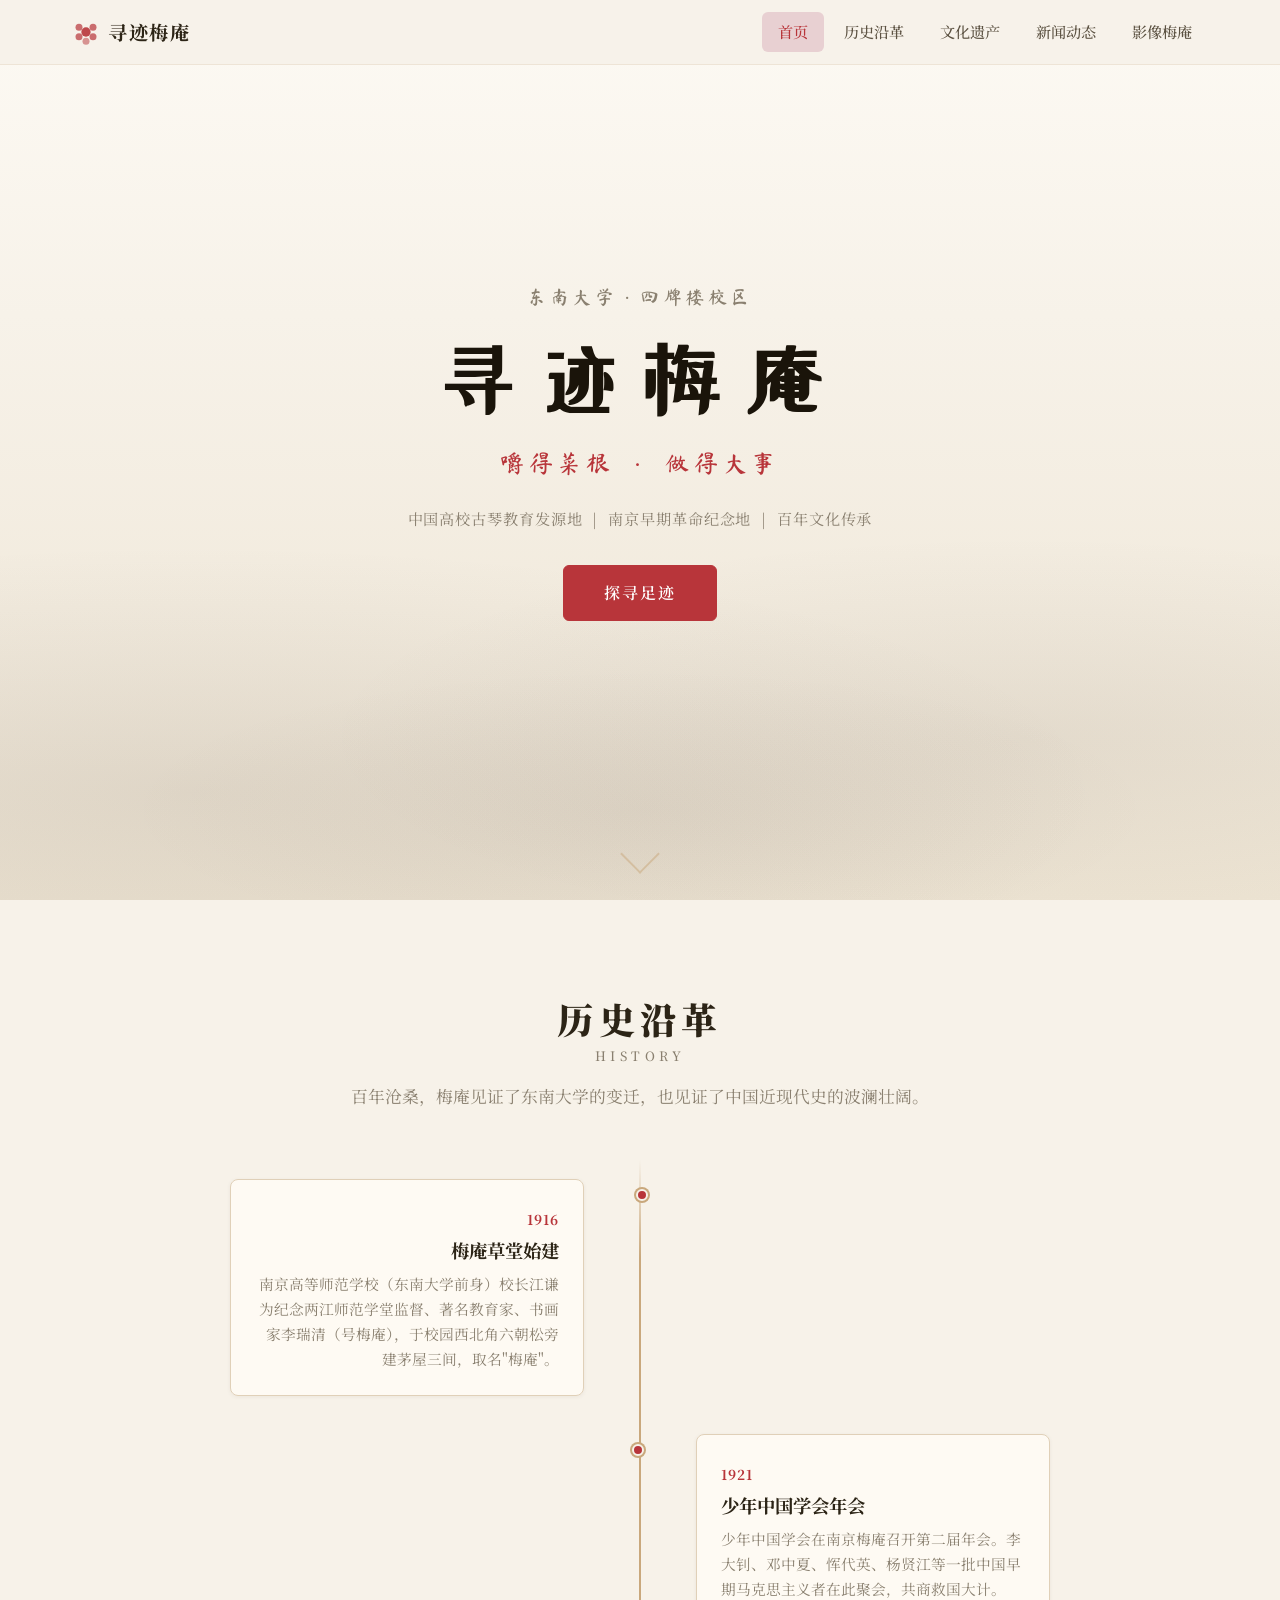
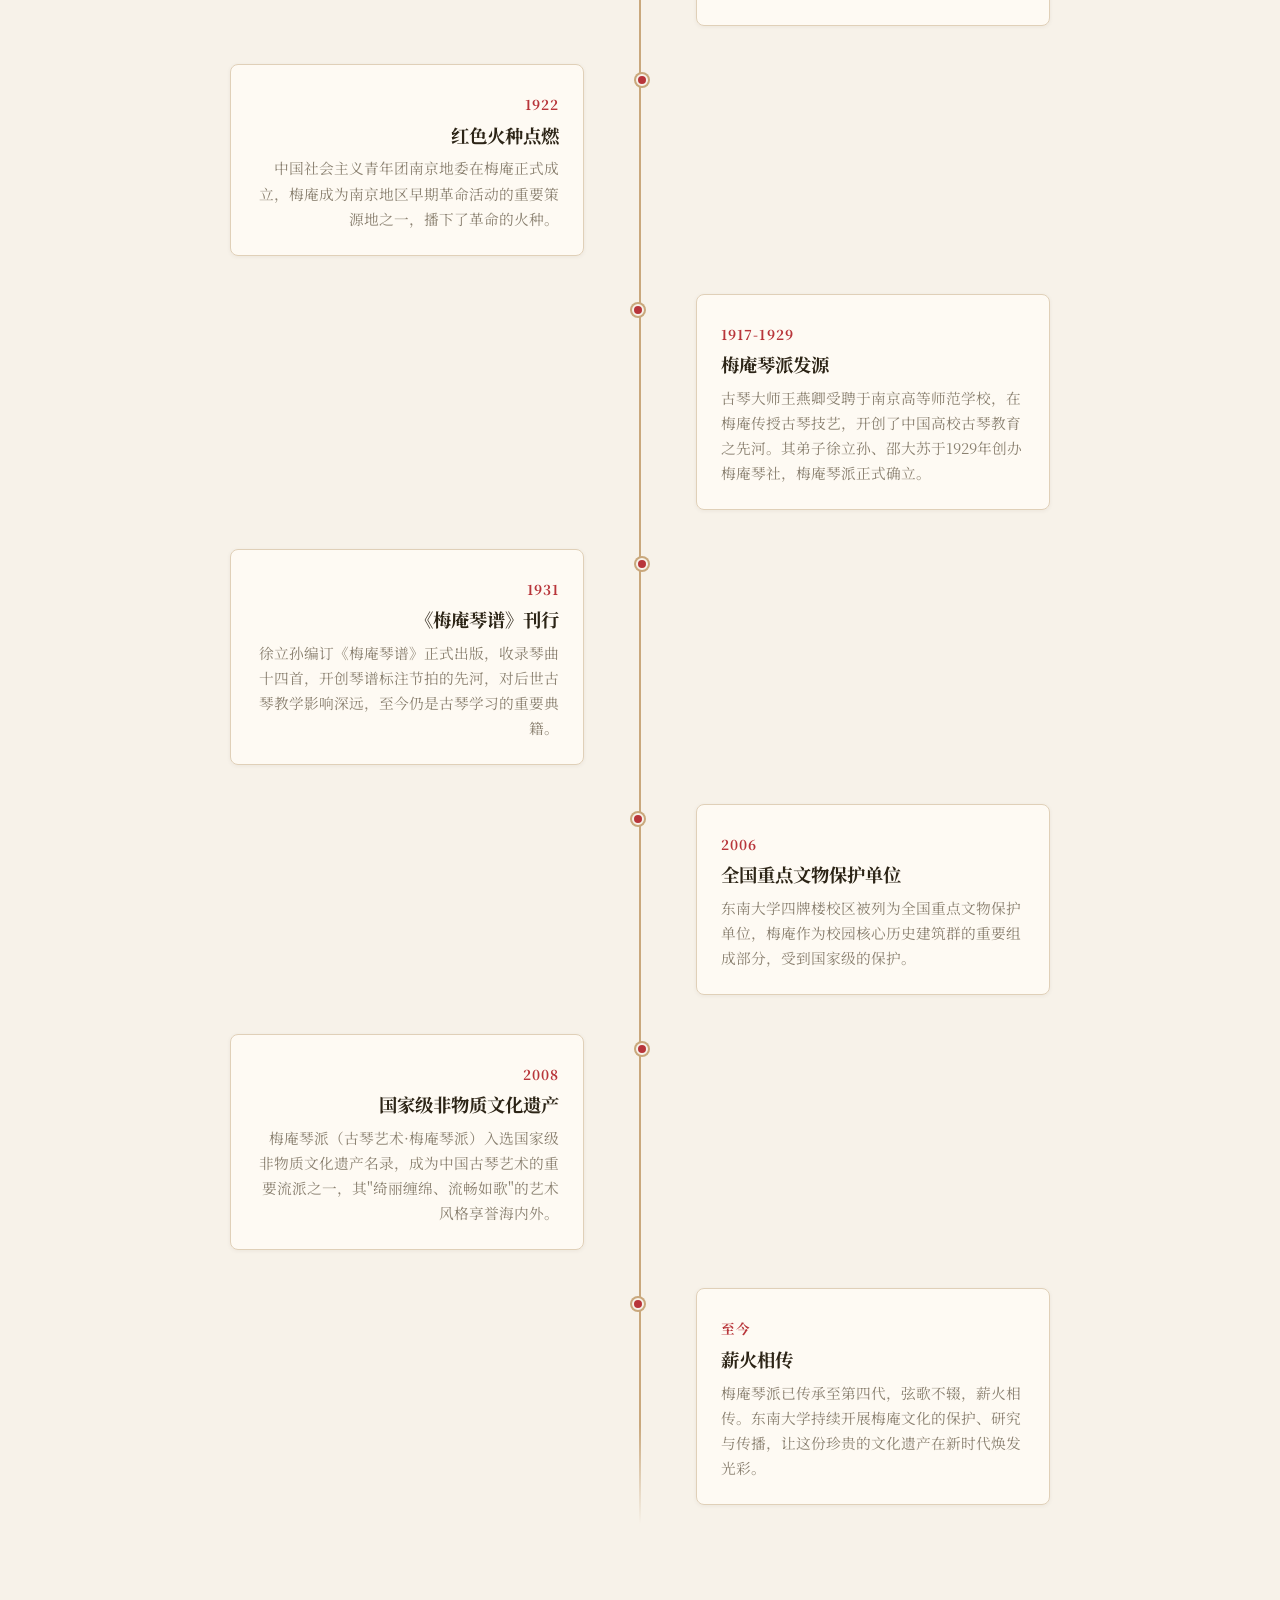
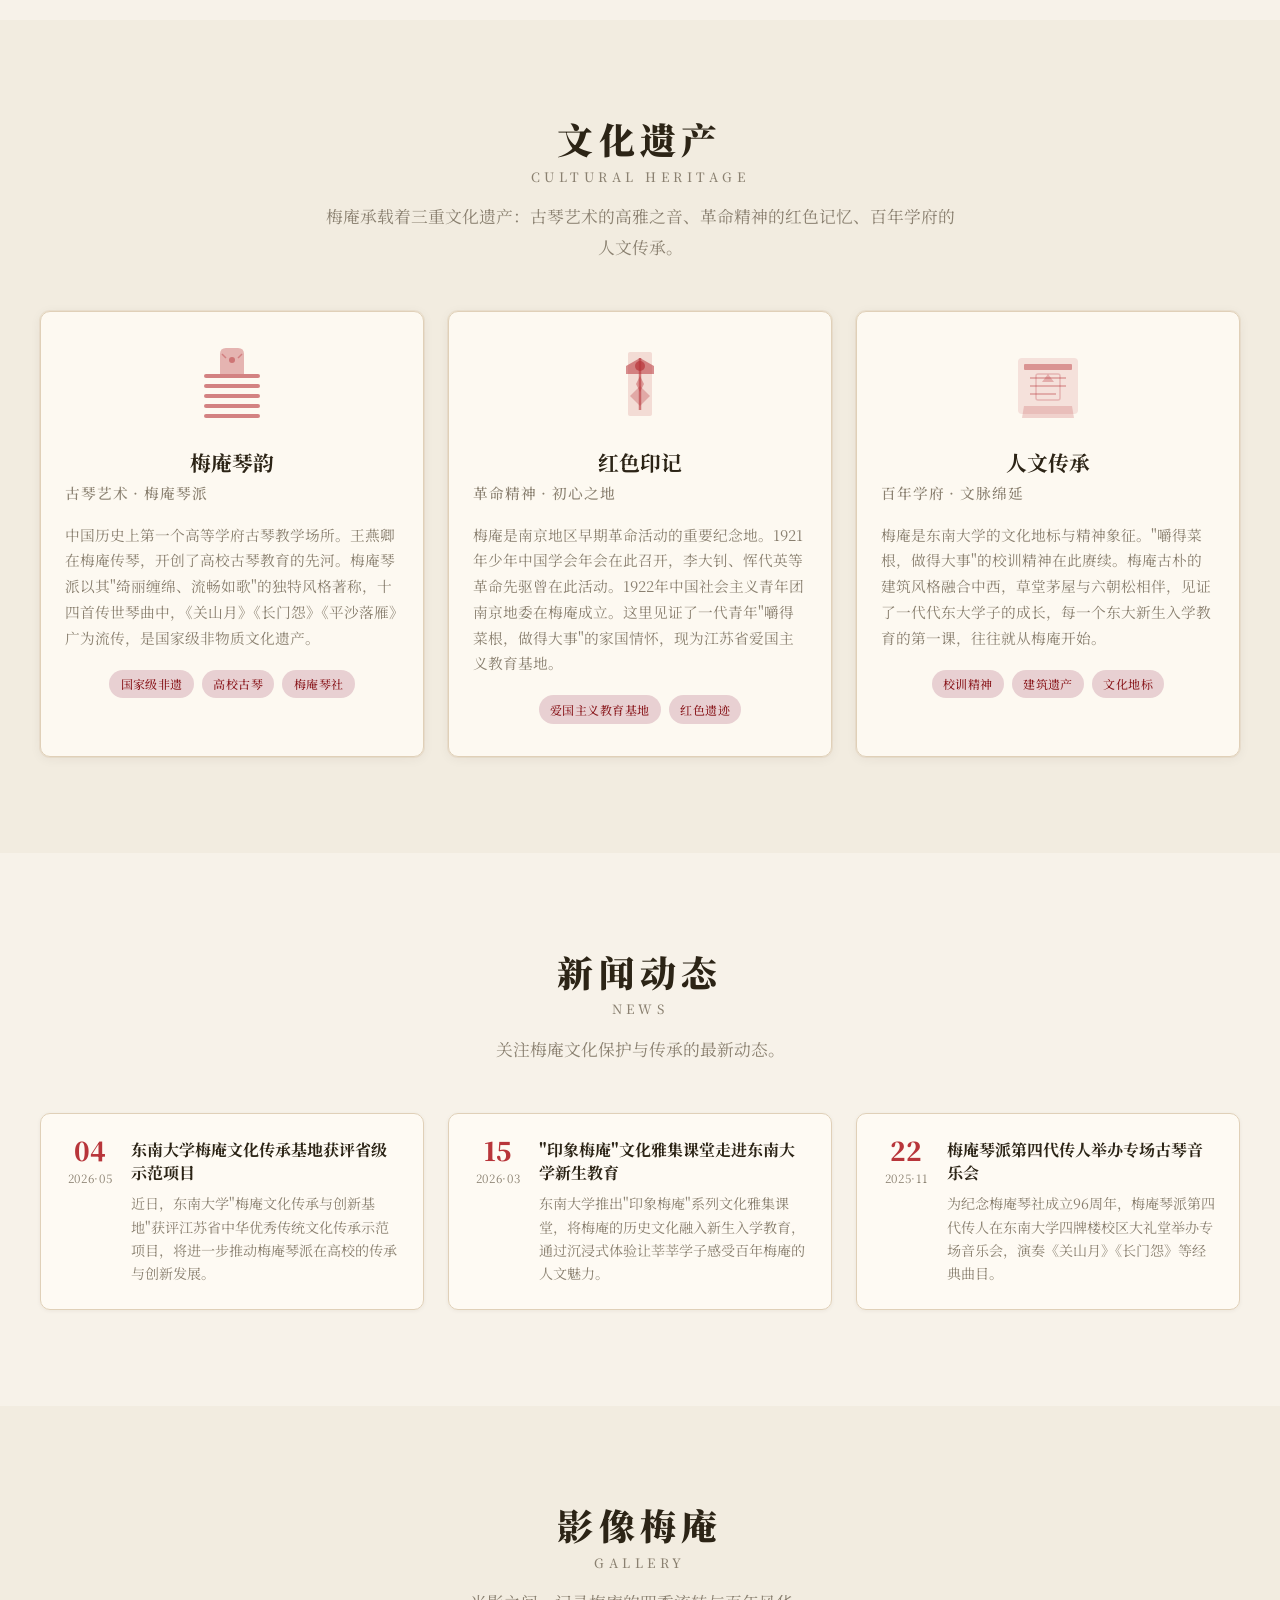
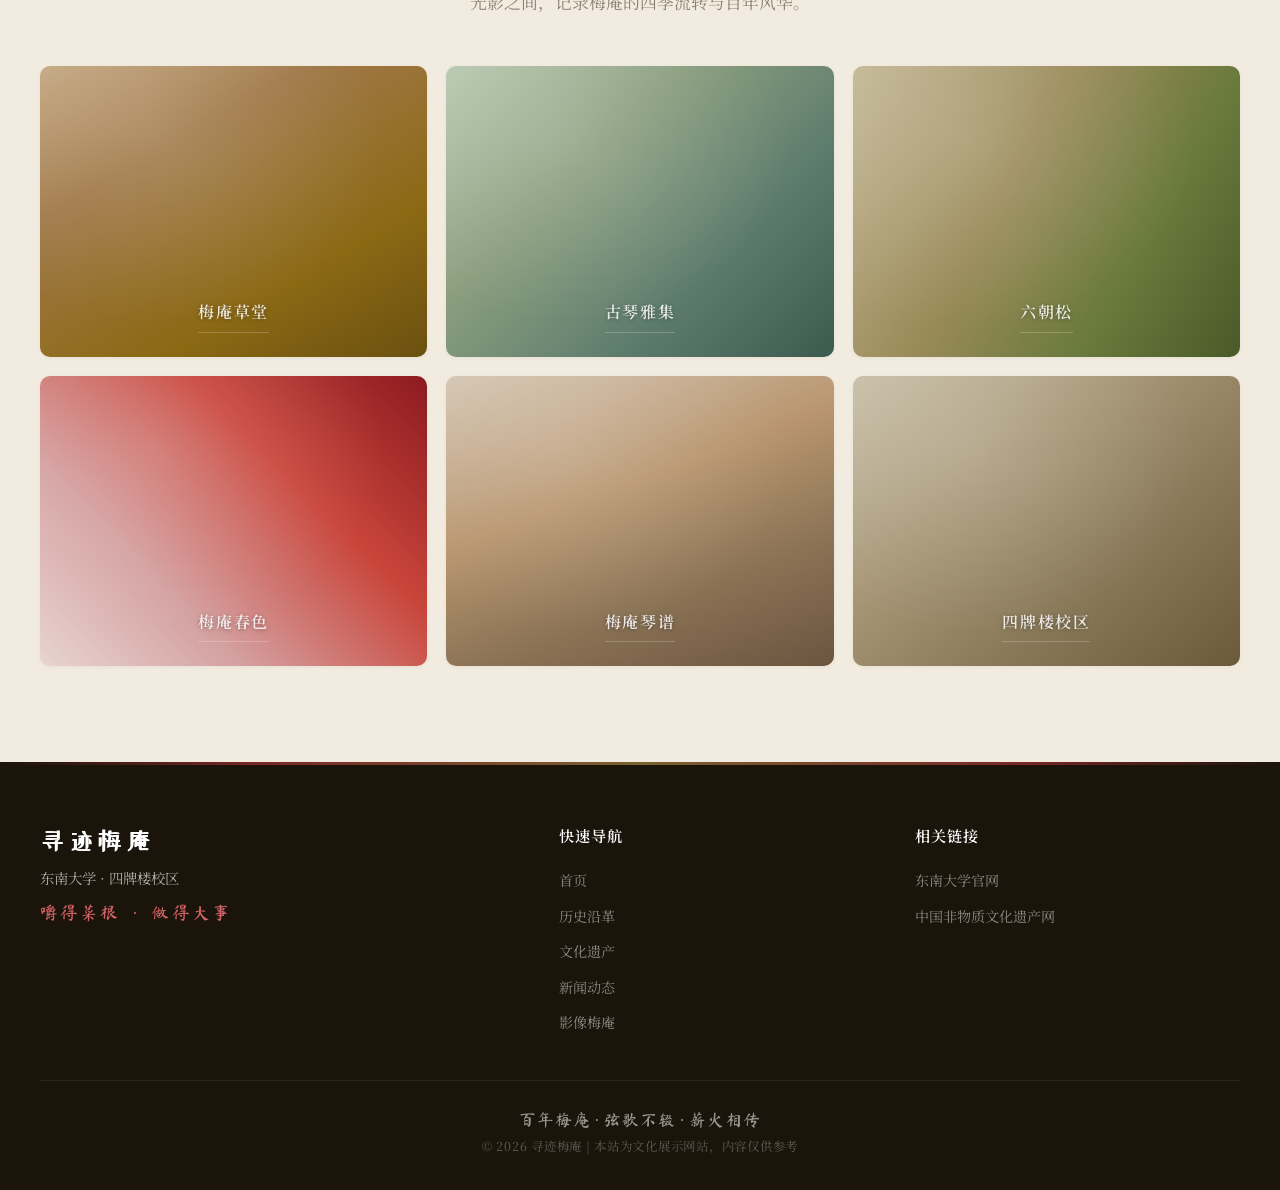
==== index.html @ 7bcd79b6 "init: 寻迹梅庵网站" ====
<!DOCTYPE html>
<html lang="zh-CN">
<head>
  <meta charset="UTF-8">
  <meta name="viewport" content="width=device-width, initial-scale=1.0">
  <meta name="description" content="寻迹梅庵——东南大学梅庵，中国古琴教育发源地，南京早期革命纪念地。探访千年古韵与梅影禅心。">
  <title>寻迹梅庵 | 东南大学</title>
  <link rel="preconnect" href="https://fonts.googleapis.com">
  <link rel="preconnect" href="https://fonts.gstatic.com" crossorigin>
  <link href="https://fonts.googleapis.com/css2?family=Noto+Serif+SC:wght@400;500;700;900&family=ZCOOL+XiaoWei&family=Ma+Shan+Zheng&display=swap" rel="stylesheet">
  <link rel="stylesheet" href="style.css">
</head>
<body>

  <!-- ========== 导航栏 ========== -->
  <header class="nav" id="navbar">
    <div class="nav-inner">
      <a href="#hero" class="nav-logo">
        <svg class="plum-icon" viewBox="0 0 24 24" width="28" height="28">
          <circle cx="12" cy="12" r="4" fill="currentColor" opacity="0.9"/>
          <circle cx="18" cy="8" r="3" fill="currentColor" opacity="0.7"/>
          <circle cx="6" cy="8" r="3" fill="currentColor" opacity="0.7"/>
          <circle cx="18" cy="16" r="3" fill="currentColor" opacity="0.7"/>
          <circle cx="6" cy="16" r="3" fill="currentColor" opacity="0.7"/>
          <circle cx="12" cy="20" r="3" fill="currentColor" opacity="0.5"/>
        </svg>
        <span>寻迹梅庵</span>
      </a>
      <nav class="nav-links" id="navLinks">
        <a href="#hero" class="active">首页</a>
        <a href="#history">历史沿革</a>
        <a href="#heritage">文化遗产</a>
        <a href="#news">新闻动态</a>
        <a href="#gallery">影像梅庵</a>
      </nav>
      <button class="hamburger" id="hamburger" aria-label="菜单">
        <span></span><span></span><span></span>
      </button>
    </div>
  </header>

  <main>

    <!-- ========== HERO 大屏 ========== -->
    <section class="hero" id="hero">
      <div class="hero-bg"></div>
      <!-- 飘落花瓣 -->
      <div class="petals" aria-hidden="true">
        <span class="petal p1"></span><span class="petal p2"></span><span class="petal p3"></span>
        <span class="petal p4"></span><span class="petal p5"></span><span class="petal p6"></span>
        <span class="petal p7"></span><span class="petal p8"></span>
      </div>
      <div class="hero-content">
        <p class="hero-pre">东南大学 · 四牌楼校区</p>
        <h1 class="hero-title">寻迹梅庵</h1>
        <p class="hero-sub">嚼得菜根 &nbsp;·&nbsp; 做得大事</p>
        <p class="hero-desc">中国高校古琴教育发源地 &nbsp;|&nbsp; 南京早期革命纪念地 &nbsp;|&nbsp; 百年文化传承</p>
        <a href="#history" class="hero-cta">探寻足迹</a>
      </div>
      <div class="scroll-hint">
        <span></span>
      </div>
    </section>

    <!-- ========== 历史沿革 ========== -->
    <section class="section" id="history">
      <div class="container">
        <h2 class="section-title reveal">
          <span class="title-cn">历史沿革</span>
          <span class="title-en">HISTORY</span>
        </h2>
        <p class="section-intro reveal">百年沧桑，梅庵见证了东南大学的变迁，也见证了中国近现代史的波澜壮阔。</p>

        <div class="timeline">
          <div class="timeline-line"></div>

          <div class="timeline-event left reveal">
            <div class="timeline-card">
              <span class="timeline-year">1916</span>
              <h3>梅庵草堂始建</h3>
              <p>南京高等师范学校（东南大学前身）校长江谦为纪念两江师范学堂监督、著名教育家、书画家李瑞清（号梅庵），于校园西北角六朝松旁建茅屋三间，取名"梅庵"。</p>
            </div>
          </div>

          <div class="timeline-event right reveal">
            <div class="timeline-card">
              <span class="timeline-year">1921</span>
              <h3>少年中国学会年会</h3>
              <p>少年中国学会在南京梅庵召开第二届年会。李大钊、邓中夏、恽代英、杨贤江等一批中国早期马克思主义者在此聚会，共商救国大计。</p>
            </div>
          </div>

          <div class="timeline-event left reveal">
            <div class="timeline-card">
              <span class="timeline-year">1922</span>
              <h3>红色火种点燃</h3>
              <p>中国社会主义青年团南京地委在梅庵正式成立，梅庵成为南京地区早期革命活动的重要策源地之一，播下了革命的火种。</p>
            </div>
          </div>

          <div class="timeline-event right reveal">
            <div class="timeline-card">
              <span class="timeline-year">1917-1929</span>
              <h3>梅庵琴派发源</h3>
              <p>古琴大师王燕卿受聘于南京高等师范学校，在梅庵传授古琴技艺，开创了中国高校古琴教育之先河。其弟子徐立孙、邵大苏于1929年创办梅庵琴社，梅庵琴派正式确立。</p>
            </div>
          </div>

          <div class="timeline-event left reveal">
            <div class="timeline-card">
              <span class="timeline-year">1931</span>
              <h3>《梅庵琴谱》刊行</h3>
              <p>徐立孙编订《梅庵琴谱》正式出版，收录琴曲十四首，开创琴谱标注节拍的先河，对后世古琴教学影响深远，至今仍是古琴学习的重要典籍。</p>
            </div>
          </div>

          <div class="timeline-event right reveal">
            <div class="timeline-card">
              <span class="timeline-year">2006</span>
              <h3>全国重点文物保护单位</h3>
              <p>东南大学四牌楼校区被列为全国重点文物保护单位，梅庵作为校园核心历史建筑群的重要组成部分，受到国家级的保护。</p>
            </div>
          </div>

          <div class="timeline-event left reveal">
            <div class="timeline-card">
              <span class="timeline-year">2008</span>
              <h3>国家级非物质文化遗产</h3>
              <p>梅庵琴派（古琴艺术·梅庵琴派）入选国家级非物质文化遗产名录，成为中国古琴艺术的重要流派之一，其"绮丽缠绵、流畅如歌"的艺术风格享誉海内外。</p>
            </div>
          </div>

          <div class="timeline-event right reveal">
            <div class="timeline-card">
              <span class="timeline-year">至今</span>
              <h3>薪火相传</h3>
              <p>梅庵琴派已传承至第四代，弦歌不辍，薪火相传。东南大学持续开展梅庵文化的保护、研究与传播，让这份珍贵的文化遗产在新时代焕发光彩。</p>
            </div>
          </div>
        </div>
      </div>
    </section>

    <!-- ========== 文化遗产（三卡片） ========== -->
    <section class="section section-alt" id="heritage">
      <div class="container">
        <h2 class="section-title reveal">
          <span class="title-cn">文化遗产</span>
          <span class="title-en">CULTURAL HERITAGE</span>
        </h2>
        <p class="section-intro reveal">梅庵承载着三重文化遗产：古琴艺术的高雅之音、革命精神的红色记忆、百年学府的人文传承。</p>

        <div class="heritage-cards">
          <div class="heritage-card reveal" style="--delay: 0">
            <div class="card-icon">
              <svg viewBox="0 0 80 80" width="80" height="80">
                <rect x="12" y="30" width="56" height="4" rx="2" fill="currentColor" opacity="0.6"/>
                <rect x="12" y="40" width="56" height="4" rx="2" fill="currentColor" opacity="0.6"/>
                <rect x="12" y="50" width="56" height="4" rx="2" fill="currentColor" opacity="0.6"/>
                <rect x="12" y="60" width="56" height="4" rx="2" fill="currentColor" opacity="0.6"/>
                <rect x="12" y="70" width="56" height="4" rx="2" fill="currentColor" opacity="0.6"/>
                <path d="M28 30 L28 10 Q28 4 34 4 L46 4 Q52 4 52 10 L52 30" fill="currentColor" opacity="0.35"/>
                <circle cx="40" cy="16" r="3" fill="currentColor" opacity="0.5"/>
                <line x1="34" y1="14" x2="30" y2="10" stroke="currentColor" stroke-width="1.5" opacity="0.4"/>
                <line x1="46" y1="14" x2="50" y2="10" stroke="currentColor" stroke-width="1.5" opacity="0.4"/>
              </svg>
            </div>
            <h3>梅庵琴韵</h3>
            <p class="card-subtitle">古琴艺术 · 梅庵琴派</p>
            <p>中国历史上第一个高等学府古琴教学场所。王燕卿在梅庵传琴，开创了高校古琴教育的先河。梅庵琴派以其"绮丽缠绵、流畅如歌"的独特风格著称，十四首传世琴曲中，《关山月》《长门怨》《平沙落雁》广为流传，是国家级非物质文化遗产。</p>
            <div class="card-tags">
              <span>国家级非遗</span><span>高校古琴</span><span>梅庵琴社</span>
            </div>
          </div>

          <div class="heritage-card reveal" style="--delay: 0.15">
            <div class="card-icon">
              <svg viewBox="0 0 80 80" width="80" height="80">
                <rect x="28" y="8" width="24" height="64" rx="2" fill="currentColor" opacity="0.15"/>
                <line x1="40" y1="14" x2="40" y2="66" stroke="currentColor" stroke-width="2.5" opacity="0.6"/>
                <path d="M26 22 L40 14 L54 22 L54 30 L26 30 Z" fill="currentColor" opacity="0.55"/>
                <circle cx="40" cy="22" r="5" fill="currentColor" opacity="0.7"/>
                <path d="M36 40 L40 32 L44 40 L40 48 Z" fill="currentColor" opacity="0.4"/>
                <path d="M30 52 L40 42 L50 52 L40 62 Z" fill="currentColor" opacity="0.3"/>
              </svg>
            </div>
            <h3>红色印记</h3>
            <p class="card-subtitle">革命精神 · 初心之地</p>
            <p>梅庵是南京地区早期革命活动的重要纪念地。1921年少年中国学会年会在此召开，李大钊、恽代英等革命先驱曾在此活动。1922年中国社会主义青年团南京地委在梅庵成立。这里见证了一代青年"嚼得菜根，做得大事"的家国情怀，现为江苏省爱国主义教育基地。</p>
            <div class="card-tags">
              <span>爱国主义教育基地</span><span>红色遗迹</span>
            </div>
          </div>

          <div class="heritage-card reveal" style="--delay: 0.3">
            <div class="card-icon">
              <svg viewBox="0 0 80 80" width="80" height="80">
                <rect x="10" y="14" width="60" height="56" rx="4" fill="currentColor" opacity="0.12"/>
                <rect x="16" y="20" width="48" height="6" rx="1" fill="currentColor" opacity="0.45"/>
                <line x1="22" y1="34" x2="58" y2="34" stroke="currentColor" stroke-width="2" opacity="0.3"/>
                <line x1="22" y1="42" x2="58" y2="42" stroke="currentColor" stroke-width="2" opacity="0.3"/>
                <line x1="22" y1="50" x2="48" y2="50" stroke="currentColor" stroke-width="2" opacity="0.3"/>
                <path d="M16 62 L14 74 L66 74 L64 62" fill="currentColor" opacity="0.2"/>
                <rect x="28" y="30" width="24" height="26" rx="2" stroke="currentColor" stroke-width="1.5" fill="none" opacity="0.25"/>
                <path d="M34 38 L40 30 L46 38" fill="currentColor" opacity="0.3"/>
              </svg>
            </div>
            <h3>人文传承</h3>
            <p class="card-subtitle">百年学府 · 文脉绵延</p>
            <p>梅庵是东南大学的文化地标与精神象征。"嚼得菜根，做得大事"的校训精神在此赓续。梅庵古朴的建筑风格融合中西，草堂茅屋与六朝松相伴，见证了一代代东大学子的成长，每一个东大新生入学教育的第一课，往往就从梅庵开始。</p>
            <div class="card-tags">
              <span>校训精神</span><span>建筑遗产</span><span>文化地标</span>
            </div>
          </div>
        </div>
      </div>
    </section>

    <!-- ========== 新闻动态 ========== -->
    <section class="section" id="news">
      <div class="container">
        <h2 class="section-title reveal">
          <span class="title-cn">新闻动态</span>
          <span class="title-en">NEWS</span>
        </h2>
        <p class="section-intro reveal">关注梅庵文化保护与传承的最新动态。</p>

        <div class="news-grid">
          <article class="news-card reveal">
            <div class="news-date"><span class="news-day">04</span><span class="news-mon">2026·05</span></div>
            <div class="news-body">
              <h3>东南大学梅庵文化传承基地获评省级示范项目</h3>
              <p>近日，东南大学"梅庵文化传承与创新基地"获评江苏省中华优秀传统文化传承示范项目，将进一步推动梅庵琴派在高校的传承与创新发展。</p>
            </div>
          </article>

          <article class="news-card reveal">
            <div class="news-date"><span class="news-day">15</span><span class="news-mon">2026·03</span></div>
            <div class="news-body">
              <h3>"印象梅庵"文化雅集课堂走进东南大学新生教育</h3>
              <p>东南大学推出"印象梅庵"系列文化雅集课堂，将梅庵的历史文化融入新生入学教育，通过沉浸式体验让莘莘学子感受百年梅庵的人文魅力。</p>
            </div>
          </article>

          <article class="news-card reveal">
            <div class="news-date"><span class="news-day">22</span><span class="news-mon">2025·11</span></div>
            <div class="news-body">
              <h3>梅庵琴派第四代传人举办专场古琴音乐会</h3>
              <p>为纪念梅庵琴社成立96周年，梅庵琴派第四代传人在东南大学四牌楼校区大礼堂举办专场音乐会，演奏《关山月》《长门怨》等经典曲目。</p>
            </div>
          </article>
        </div>
      </div>
    </section>

    <!-- ========== 影像梅庵 ========== -->
    <section class="section section-alt" id="gallery">
      <div class="container">
        <h2 class="section-title reveal">
          <span class="title-cn">影像梅庵</span>
          <span class="title-en">GALLERY</span>
        </h2>
        <p class="section-intro reveal">光影之间，记录梅庵的四季流转与百年风华。</p>

        <div class="gallery-grid">
          <!-- 6 张占位图：CSS 渐变模拟 -->
          <div class="gallery-item reveal" data-caption="梅庵草堂 — 六朝松旁的百年建筑">
            <div class="gallery-img g-img-1">
              <span class="gallery-label">梅庵草堂</span>
            </div>
          </div>
          <div class="gallery-item reveal" data-caption="古琴雅集 — 梅庵琴派传承人演奏">
            <div class="gallery-img g-img-2">
              <span class="gallery-label">古琴雅集</span>
            </div>
          </div>
          <div class="gallery-item reveal" data-caption="六朝松 — 与梅庵相伴千年的古树">
            <div class="gallery-img g-img-3">
              <span class="gallery-label">六朝松</span>
            </div>
          </div>
          <div class="gallery-item reveal" data-caption="梅庵春色 — 梅花盛开时节">
            <div class="gallery-img g-img-4">
              <span class="gallery-label">梅庵春色</span>
            </div>
          </div>
          <div class="gallery-item reveal" data-caption="梅庵琴谱 — 1931年徐立孙编订">
            <div class="gallery-img g-img-5">
              <span class="gallery-label">梅庵琴谱</span>
            </div>
          </div>
          <div class="gallery-item reveal" data-caption="四牌楼校区 — 全国重点文物保护单位">
            <div class="gallery-img g-img-6">
              <span class="gallery-label">四牌楼校区</span>
            </div>
          </div>
        </div>
      </div>
    </section>

  </main>

  <!-- ========== 页脚 ========== -->
  <footer class="footer">
    <div class="footer-decor"></div>
    <div class="container">
      <div class="footer-content">
        <div class="footer-brand">
          <h3>寻迹梅庵</h3>
          <p>东南大学 · 四牌楼校区</p>
          <p class="footer-motto">嚼得菜根 &nbsp;·&nbsp; 做得大事</p>
        </div>
        <div class="footer-links">
          <h4>快速导航</h4>
          <a href="#hero">首页</a>
          <a href="#history">历史沿革</a>
          <a href="#heritage">文化遗产</a>
          <a href="#news">新闻动态</a>
          <a href="#gallery">影像梅庵</a>
        </div>
        <div class="footer-links">
          <h4>相关链接</h4>
          <a href="https://www.seu.edu.cn" target="_blank" rel="noopener">东南大学官网</a>
          <a href="https://www.ihchina.cn" target="_blank" rel="noopener">中国非物质文化遗产网</a>
        </div>
      </div>
      <div class="footer-bottom">
        <p>百年梅庵 · 弦歌不辍 · 薪火相传</p>
        <p class="footer-copy">© 2026 寻迹梅庵 | 本站为文化展示网站，内容仅供参考</p>
      </div>
    </div>
  </footer>

  <!-- ========== 灯箱 ========== -->
  <div class="lightbox" id="lightbox" aria-hidden="true">
    <button class="lightbox-close" id="lightboxClose" aria-label="关闭">&times;</button>
    <div class="lightbox-content">
      <div class="lightbox-img" id="lightboxImg"></div>
      <p class="lightbox-caption" id="lightboxCaption"></p>
    </div>
  </div>

  <script src="script.js"></script>
</body>
</html>
---- style.css ----
/* ============================================================
   寻迹梅庵 — 东南大学梅庵文化展示网站
   设计语言：中国水墨风 × 现代极简
   ============================================================ */

/* ---------- Google Fonts ---------- */
/* Noto Serif SC, ZCOOL XiaoWei, Ma Shan Zheng — loaded via <link> */

/* ============================================================
   CSS 自定义属性
   ============================================================ */
:root {
  /* 核心色板 */
  --color-paper:      #f7f2e9;
  --color-paper-dark: #ede4d3;
  --color-paper-alt:  #f2ece0;
  --color-cream:      #fdfaf4;

  --color-ink:        #2c2416;
  --color-ink-dark:   #1a140a;
  --color-ink-light:  #5c5242;
  --color-ink-muted:  #8a8070;

  --color-ochre:      #9b6b3d;
  --color-ochre-light:#c9a87c;
  --color-ochre-lighter:#e0d0b8;

  --color-plum:       #b8353a;
  --color-plum-light: #d46468;
  --color-plum-dark:  #8b1a1f;
  --color-plum-pale:  #e8d0d2;

  --color-stone:      #7a7265;
  --color-jade:       #5b7a6c;
  --color-jade-light: #8aaa9c;
  --color-gold:       #b8944b;
  --color-gold-light: #d4bc7e;

  /* 表面 */
  --surface-card:     rgba(255,252,245,0.85);
  --surface-nav:      rgba(247,242,233,0.94);

  /* 阴影 */
  --shadow-sm:        0 1px 4px rgba(44,36,22,0.06);
  --shadow-md:        0 4px 16px rgba(44,36,22,0.08);
  --shadow-lg:        0 8px 32px rgba(44,36,22,0.10);
  --shadow-card:      0 2px 12px rgba(44,36,22,0.06), 0 0 0 1px rgba(201,168,124,0.15);

  /* 间距 */
  --space-section:    6rem;
  --space-container:  2rem;

  /* 过渡 */
  --ease-out:         cubic-bezier(0.22, 0.61, 0.36, 1);
  --ease-in-out:      cubic-bezier(0.4, 0, 0.2, 1);
}

/* ============================================================
   基础重置
   ============================================================ */
*, *::before, *::after {
  box-sizing: border-box;
  margin: 0;
  padding: 0;
}

html {
  scroll-behavior: smooth;
  font-size: 16px;
  -webkit-font-smoothing: antialiased;
  -moz-osx-font-smoothing: grayscale;
}

body {
  font-family: "Noto Serif SC", "STSong", "Songti SC", "SimSun", "KaiTi", serif;
  font-weight: 400;
  color: var(--color-ink-light);
  background-color: var(--color-paper);
  line-height: 1.85;
  overflow-x: hidden;
}

img { display: block; max-width: 100%; }
a { color: inherit; text-decoration: none; }
ul, ol { list-style: none; }
button { font: inherit; cursor: pointer; border: none; background: none; color: inherit; }

h1, h2, h3, h4 {
  font-family: "Noto Serif SC", "STZhongsong", "Songti SC", serif;
  font-weight: 700;
  color: var(--color-ink);
  line-height: 1.3;
}

/* ============================================================
   通用工具类
   ============================================================ */
.container {
  max-width: 1200px;
  margin: 0 auto;
  padding: 0 var(--space-container);
}

.section {
  padding: var(--space-section) 0;
}

.section-alt {
  background-color: var(--color-paper-alt);
}

.section-title {
  text-align: center;
  margin-bottom: 1rem;
}

.section-title .title-cn {
  display: block;
  font-size: 2.25rem;
  font-weight: 900;
  color: var(--color-ink);
  letter-spacing: 0.15em;
}

.section-title .title-en {
  display: block;
  font-size: 0.8rem;
  font-weight: 500;
  color: var(--color-ink-muted);
  letter-spacing: 0.35em;
  text-transform: uppercase;
  margin-top: 0.35rem;
}

.section-intro {
  text-align: center;
  max-width: 640px;
  margin: 0 auto 3rem;
  color: var(--color-ink-muted);
  font-size: 1.05rem;
}

/* ---------- 滚动渐现 ---------- */
.reveal {
  opacity: 0;
  transform: translateY(30px);
  transition: opacity 0.8s var(--ease-out), transform 0.8s var(--ease-out);
}

.reveal.revealed {
  opacity: 1;
  transform: translateY(0);
}

/* ============================================================
   导航栏
   ============================================================ */
.nav {
  position: fixed;
  top: 0;
  left: 0;
  right: 0;
  z-index: 1000;
  background: var(--surface-nav);
  backdrop-filter: blur(16px);
  -webkit-backdrop-filter: blur(16px);
  border-bottom: 1px solid rgba(201,168,124,0.18);
  transition: box-shadow 0.3s ease;
}

.nav.scrolled {
  box-shadow: 0 1px 12px rgba(44,36,22,0.08);
}

.nav-inner {
  display: flex;
  align-items: center;
  justify-content: space-between;
  max-width: 1200px;
  margin: 0 auto;
  padding: 0 var(--space-container);
  height: 64px;
}

.nav-logo {
  display: flex;
  align-items: center;
  gap: 0.5rem;
  font-size: 1.2rem;
  font-weight: 700;
  color: var(--color-ink);
  letter-spacing: 0.08em;
  transition: color 0.2s;
}

.nav-logo:hover { color: var(--color-plum); }
.plum-icon { color: var(--color-plum); transition: transform 0.3s ease; }
.nav-logo:hover .plum-icon { transform: rotate(30deg); }

.nav-links {
  display: flex;
  gap: 0.25rem;
}

.nav-links a {
  padding: 0.4rem 1rem;
  border-radius: 6px;
  font-size: 0.95rem;
  font-weight: 500;
  color: var(--color-ink-light);
  transition: color 0.25s, background 0.25s;
}

.nav-links a:hover,
.nav-links a.active {
  color: var(--color-plum);
  background: var(--color-plum-pale);
}

/* ---------- 汉堡菜单 ---------- */
.hamburger {
  display: none;
  flex-direction: column;
  gap: 5px;
  padding: 4px;
  cursor: pointer;
}

.hamburger span {
  display: block;
  width: 24px;
  height: 2px;
  background: var(--color-ink);
  border-radius: 2px;
  transition: transform 0.3s ease, opacity 0.3s ease;
}

.hamburger.open span:nth-child(1) { transform: translateY(7px) rotate(45deg); }
.hamburger.open span:nth-child(2) { opacity: 0; }
.hamburger.open span:nth-child(3) { transform: translateY(-7px) rotate(-45deg); }

/* ============================================================
   HERO 大屏
   ============================================================ */
.hero {
  position: relative;
  min-height: 100vh;
  display: flex;
  align-items: center;
  justify-content: center;
  overflow: hidden;
}

.hero-bg {
  position: absolute;
  inset: 0;
  background:
    /* 远山剪影 */
    radial-gradient(ellipse 130% 50% at 15% 88%, rgba(60,42,33,0.09) 0%, transparent 55%),
    radial-gradient(ellipse 110% 45% at 80% 82%, rgba(60,42,33,0.07) 0%, transparent 50%),
    radial-gradient(ellipse 90% 35% at 50% 90%, rgba(60,42,33,0.05) 0%, transparent 45%),
    /* 宣纸质感 */
    linear-gradient(180deg, var(--color-cream) 0%, var(--color-paper) 35%, var(--color-paper-dark) 100%);
  z-index: -1;
}

/* 飘落花瓣 */
.petals { position: absolute; inset: 0; pointer-events: none; overflow: hidden; }
.petal {
  position: absolute;
  top: -40px;
  width: 16px;
  height: 16px;
  background: var(--color-plum);
  border-radius: 50% 0 50% 50%;
  opacity: 0;
  animation: petalFall linear infinite;
}
.petal::after {
  content: '';
  position: absolute;
  top: 0; left: 0;
  width: 100%; height: 100%;
  border-radius: inherit;
  background: var(--color-plum-light);
  transform: rotate(72deg);
  opacity: 0.6;
}

.p1 { left: 8%;  animation-duration: 14s; animation-delay: 0s; opacity: 0.14; width: 14px; height: 14px; }
.p2 { left: 18%; animation-duration: 17s; animation-delay: 2s; opacity: 0.10; width: 18px; height: 18px; }
.p3 { left: 28%; animation-duration: 13s; animation-delay: 5s; opacity: 0.12; width: 12px; height: 12px; }
.p4 { left: 42%; animation-duration: 19s; animation-delay: 1s; opacity: 0.09; width: 20px; height: 20px; }
.p5 { left: 55%; animation-duration: 15s; animation-delay: 4s; opacity: 0.11; width: 15px; height: 15px; }
.p6 { left: 68%; animation-duration: 16s; animation-delay: 3s; opacity: 0.13; width: 13px; height: 13px; }
.p7 { left: 80%; animation-duration: 18s; animation-delay: 6s; opacity: 0.10; width: 17px; height: 17px; }
.p8 { left: 92%; animation-duration: 14s; animation-delay: 7s; opacity: 0.12; width: 14px; height: 14px; }

@keyframes petalFall {
  0%   { transform: translateY(-60px) rotate(0deg) translateX(0); opacity: 0; }
  5%   { opacity: var(--p-opacity, 0.12); }
  80%  { opacity: var(--p-opacity, 0.12); }
  100% { transform: translateY(105vh) rotate(540deg) translateX(120px); opacity: 0; }
}

/* Hero 内容 */
.hero-content {
  text-align: center;
  z-index: 2;
  padding: 0 var(--space-container);
  max-width: 780px;
}

.hero-pre {
  font-family: "Ma Shan Zheng", "STKaiti", "KaiTi", cursive;
  font-size: 1.2rem;
  color: var(--color-ink-muted);
  letter-spacing: 0.18em;
  margin-bottom: 0.8rem;
  opacity: 0;
  animation: fadeUp 0.8s 0.2s forwards;
}

.hero-title {
  font-family: "ZCOOL XiaoWei", "STKaiti", "KaiTi", "Noto Serif SC", serif;
  font-size: clamp(3rem, 7vw, 5rem);
  font-weight: 900;
  color: var(--color-ink-dark);
  letter-spacing: 0.25em;
  margin-bottom: 0.6rem;
  opacity: 0;
  animation: fadeUp 0.8s 0.4s forwards;
}

.hero-sub {
  font-family: "Ma Shan Zheng", "STKaiti", "KaiTi", cursive;
  font-size: 1.5rem;
  color: var(--color-plum);
  letter-spacing: 0.2em;
  margin-bottom: 1.2rem;
  opacity: 0;
  animation: fadeUp 0.8s 0.6s forwards;
}

.hero-desc {
  font-size: 0.95rem;
  color: var(--color-ink-muted);
  letter-spacing: 0.06em;
  margin-bottom: 2rem;
  opacity: 0;
  animation: fadeUp 0.8s 0.8s forwards;
}

.hero-cta {
  display: inline-block;
  padding: 0.75rem 2.5rem;
  font-size: 1rem;
  font-weight: 600;
  letter-spacing: 0.12em;
  color: #fff;
  background: var(--color-plum);
  border: 1px solid var(--color-plum);
  border-radius: 6px;
  transition: all 0.3s ease;
  opacity: 0;
  animation: fadeUp 0.8s 1s forwards;
}

.hero-cta:hover {
  background: var(--color-plum-dark);
  border-color: var(--color-plum-dark);
  box-shadow: 0 6px 20px rgba(184,53,58,0.25);
  transform: translateY(-1px);
}

@keyframes fadeUp {
  from { opacity: 0; transform: translateY(20px); }
  to   { opacity: 1; transform: translateY(0); }
}

/* 滚动提示 */
.scroll-hint {
  position: absolute;
  bottom: 2rem;
  left: 50%;
  transform: translateX(-50%);
  animation: bounceHint 2s ease-in-out infinite;
}
.scroll-hint span {
  display: block;
  width: 28px;
  height: 28px;
  border-right: 2px solid var(--color-ochre-light);
  border-bottom: 2px solid var(--color-ochre-light);
  transform: rotate(45deg);
  opacity: 0.5;
}
@keyframes bounceHint {
  0%, 100% { transform: translateX(-50%) translateY(0); }
  50%      { transform: translateX(-50%) translateY(8px); }
}

/* ============================================================
   历史时间线
   ============================================================ */
.timeline {
  position: relative;
  max-width: 900px;
  margin: 0 auto;
}

.timeline-line {
  position: absolute;
  left: 50%;
  top: 0;
  bottom: 0;
  width: 2px;
  background: linear-gradient(180deg,
    transparent 0%,
    var(--color-ochre-light) 5%,
    var(--color-ochre-light) 95%,
    transparent 100%);
  transform: translateX(-50%);
}

.timeline-event {
  position: relative;
  width: 50%;
  padding: 1.2rem 2.5rem;
}

.timeline-event.left  { padding-right: 3.5rem; text-align: right; }
.timeline-event.right { padding-left: 3.5rem; margin-left: 50%; }

/* 时间线圆点 */
.timeline-event::before {
  content: '';
  position: absolute;
  top: 1.8rem;
  width: 12px;
  height: 12px;
  border-radius: 50%;
  background: var(--color-plum);
  border: 2px solid var(--color-paper);
  box-shadow: 0 0 0 2px var(--color-ochre-light);
  z-index: 2;
}
.timeline-event.left::before  { right: -8px; }
.timeline-event.right::before { left: -8px; }

.timeline-card {
  background: var(--surface-card);
  border: 1px solid var(--color-ochre-lighter);
  border-radius: 8px;
  padding: 1.5rem;
  box-shadow: var(--shadow-sm);
  transition: box-shadow 0.3s ease, transform 0.3s ease;
}

.timeline-card:hover {
  box-shadow: var(--shadow-md);
  transform: translateY(-2px);
}

.timeline-year {
  display: inline-block;
  font-size: 0.85rem;
  font-weight: 700;
  color: var(--color-plum);
  letter-spacing: 0.08em;
  margin-bottom: 0.4rem;
}

.timeline-card h3 {
  font-size: 1.15rem;
  margin-bottom: 0.5rem;
  color: var(--color-ink);
}

.timeline-card p {
  font-size: 0.92rem;
  color: var(--color-ink-muted);
  line-height: 1.7;
}

/* ============================================================
   文化遗产卡片
   ============================================================ */
.heritage-cards {
  display: grid;
  grid-template-columns: repeat(3, 1fr);
  gap: 1.5rem;
}

.heritage-card {
  background: var(--surface-card);
  border: 1px solid var(--color-ochre-lighter);
  border-radius: 10px;
  padding: 2rem 1.5rem;
  text-align: center;
  box-shadow: var(--shadow-card);
  transition: transform 0.35s var(--ease-out), box-shadow 0.35s var(--ease-out);
}

.heritage-card:hover {
  transform: translateY(-6px);
  box-shadow: var(--shadow-lg);
}

.card-icon {
  color: var(--color-plum);
  margin-bottom: 1rem;
  display: inline-block;
}

.heritage-card h3 {
  font-size: 1.3rem;
  margin-bottom: 0.25rem;
}

.card-subtitle {
  font-size: 0.85rem;
  color: var(--color-plum);
  letter-spacing: 0.06em;
  margin-bottom: 1rem;
  font-weight: 500;
}

.heritage-card > p {
  font-size: 0.92rem;
  color: var(--color-ink-muted);
  text-align: left;
  line-height: 1.75;
}

.card-tags {
  display: flex;
  flex-wrap: wrap;
  justify-content: center;
  gap: 0.5rem;
  margin-top: 1.2rem;
}

.card-tags span {
  font-size: 0.75rem;
  padding: 0.2rem 0.7rem;
  border-radius: 20px;
  background: var(--color-plum-pale);
  color: var(--color-plum-dark);
  font-weight: 500;
  letter-spacing: 0.04em;
}

/* ============================================================
   新闻动态
   ============================================================ */
.news-grid {
  display: grid;
  grid-template-columns: repeat(3, 1fr);
  gap: 1.5rem;
}

.news-card {
  display: flex;
  gap: 1rem;
  background: var(--surface-card);
  border: 1px solid var(--color-ochre-lighter);
  border-radius: 10px;
  padding: 1.5rem;
  box-shadow: var(--shadow-sm);
  transition: box-shadow 0.3s ease, transform 0.3s ease;
}

.news-card:hover {
  box-shadow: var(--shadow-md);
  transform: translateY(-2px);
}

.news-date {
  flex-shrink: 0;
  text-align: center;
  min-width: 50px;
}

.news-day {
  display: block;
  font-size: 1.6rem;
  font-weight: 900;
  color: var(--color-plum);
  line-height: 1;
}

.news-mon {
  display: block;
  font-size: 0.72rem;
  color: var(--color-ink-muted);
  letter-spacing: 0.06em;
  margin-top: 0.25rem;
}

.news-body h3 {
  font-size: 1rem;
  margin-bottom: 0.5rem;
  line-height: 1.45;
}

.news-body p {
  font-size: 0.88rem;
  color: var(--color-ink-muted);
  line-height: 1.65;
}

/* ============================================================
   影像梅庵 Gallery
   ============================================================ */
.gallery-grid {
  display: grid;
  grid-template-columns: repeat(3, 1fr);
  gap: 1.2rem;
}

.gallery-item {
  cursor: pointer;
  border-radius: 10px;
  overflow: hidden;
  box-shadow: var(--shadow-sm);
  transition: transform 0.35s var(--ease-out), box-shadow 0.35s var(--ease-out);
}

.gallery-item:hover {
  transform: scale(1.025);
  box-shadow: var(--shadow-lg);
}

.gallery-img {
  aspect-ratio: 4 / 3;
  display: flex;
  align-items: flex-end;
  justify-content: center;
  padding: 1.5rem;
  position: relative;
  overflow: hidden;
}

/* 透镜光效 */
.gallery-img::before {
  content: '';
  position: absolute;
  inset: 0;
  background: radial-gradient(ellipse at 30% 25%, rgba(255,255,255,0.13) 0%, transparent 60%);
  z-index: 1;
  pointer-events: none;
}

.gallery-label {
  position: relative;
  z-index: 2;
  color: rgba(255,255,255,0.85);
  font-size: 1rem;
  font-weight: 600;
  letter-spacing: 0.1em;
  text-shadow: 0 1px 4px rgba(0,0,0,0.35);
  padding-bottom: 0.3rem;
  border-bottom: 1px solid rgba(255,255,255,0.2);
}

/* 6 种 CSS 渐变占位图 */
.g-img-1 { background: linear-gradient(150deg, #c4a882 0%, #a07848 30%, #8b6914 70%, #6b5010 100%); }
.g-img-2 { background: linear-gradient(135deg, #b8c9b0 0%, #8a9e7e 35%, #5b7a6c 70%, #3d5a4e 100%); }
.g-img-3 { background: linear-gradient(120deg, #c4b896 0%, #9b8b5a 40%, #6b7a3d 70%, #4a5a28 100%); }
.g-img-4 { background: linear-gradient(45deg,  #e8d5d0 0%, #d4a0a0 30%, #c9453b 65%, #8b1a1f 100%); }
.g-img-5 { background: linear-gradient(160deg, #d4c5b2 0%, #b8956e 40%, #8b7355 70%, #6b5540 100%); }
.g-img-6 { background: linear-gradient(140deg, #c8bfa8 0%, #a89878 35%, #8a7a5a 65%, #6a5a3a 100%); }

/* ============================================================
   灯箱 Lightbox
   ============================================================ */
.lightbox {
  position: fixed;
  inset: 0;
  z-index: 9999;
  background: rgba(20,15,8,0.92);
  display: flex;
  align-items: center;
  justify-content: center;
  opacity: 0;
  pointer-events: none;
  transition: opacity 0.35s ease;
  backdrop-filter: blur(8px);
}

.lightbox.open {
  opacity: 1;
  pointer-events: auto;
}

.lightbox-close {
  position: absolute;
  top: 1.5rem;
  right: 1.5rem;
  font-size: 2rem;
  color: #fff;
  width: 48px;
  height: 48px;
  display: flex;
  align-items: center;
  justify-content: center;
  border-radius: 50%;
  background: rgba(255,255,255,0.08);
  transition: background 0.25s;
  z-index: 10;
}

.lightbox-close:hover { background: rgba(255,255,255,0.18); }

.lightbox-content {
  text-align: center;
  max-width: 90vw;
  max-height: 90vh;
}

.lightbox-img {
  width: 600px;
  max-width: 85vw;
  aspect-ratio: 4 / 3;
  border-radius: 8px;
  margin: 0 auto;
  box-shadow: 0 8px 40px rgba(0,0,0,0.4);
}

.lightbox-caption {
  color: rgba(255,255,255,0.7);
  font-size: 0.95rem;
  margin-top: 1rem;
  letter-spacing: 0.06em;
}

/* ============================================================
   页脚
   ============================================================ */
.footer {
  position: relative;
  background: var(--color-ink-dark);
  color: rgba(255,255,255,0.65);
  padding: 4rem 0 2rem;
}

.footer-decor {
  position: absolute;
  top: 0;
  left: 0;
  right: 0;
  height: 3px;
  background: linear-gradient(90deg,
    transparent 0%,
    var(--color-plum) 20%,
    var(--color-gold) 50%,
    var(--color-plum) 80%,
    transparent 100%);
  opacity: 0.6;
}

.footer-content {
  display: grid;
  grid-template-columns: 1.5fr 1fr 1fr;
  gap: 2rem;
  margin-bottom: 2.5rem;
}

.footer-brand h3 {
  font-family: "ZCOOL XiaoWei", "STKaiti", serif;
  font-size: 1.5rem;
  color: #fff;
  letter-spacing: 0.15em;
  margin-bottom: 0.5rem;
}

.footer-brand p {
  font-size: 0.9rem;
  line-height: 1.7;
}

.footer-motto {
  font-family: "Ma Shan Zheng", cursive;
  font-size: 1.1rem !important;
  color: var(--color-plum-light) !important;
  margin-top: 0.5rem;
  letter-spacing: 0.12em;
}

.footer-links h4 {
  color: #fff;
  font-size: 0.95rem;
  margin-bottom: 1rem;
  font-weight: 600;
  letter-spacing: 0.06em;
}

.footer-links a {
  display: block;
  font-size: 0.88rem;
  color: rgba(255,255,255,0.5);
  padding: 0.3rem 0;
  transition: color 0.25s;
}

.footer-links a:hover { color: var(--color-plum-light); }

.footer-bottom {
  border-top: 1px solid rgba(255,255,255,0.08);
  padding-top: 1.5rem;
  text-align: center;
}

.footer-bottom p {
  font-size: 0.9rem;
  letter-spacing: 0.06em;
  line-height: 1.8;
}

.footer-bottom p:first-child {
  font-family: "Ma Shan Zheng", cursive;
  font-size: 1.05rem;
  color: rgba(255,255,255,0.55);
}

.footer-copy {
  font-size: 0.78rem !important;
  color: rgba(255,255,255,0.3) !important;
}

/* ============================================================
   响应式
   ============================================================ */

/* Tablet: 768px 以下 */
@media (max-width: 768px) {
  :root {
    --space-section: 4rem;
    --space-container: 1.25rem;
  }

  .section-title .title-cn { font-size: 1.7rem; }

  /* 导航 */
  .nav-links {
    position: fixed;
    top: 64px;
    right: 0;
    bottom: 0;
    width: 260px;
    flex-direction: column;
    background: var(--surface-nav);
    backdrop-filter: blur(20px);
    border-left: 1px solid var(--color-ochre-lighter);
    padding: 1.5rem;
    gap: 0;
    transform: translateX(100%);
    transition: transform 0.35s var(--ease-in-out);
    box-shadow: -4px 0 20px rgba(0,0,0,0.06);
  }

  .nav-links.open {
    transform: translateX(0);
  }
  .nav-links a {
    padding: 0.75rem 1rem;
    border-radius: 6px;
    font-size: 1rem;
  }
  .hamburger { display: flex; }

  /* 时间线 */
  .timeline-line { left: 1rem; }
  .timeline-event,
  .timeline-event.left,
  .timeline-event.right {
    width: 100%;
    margin-left: 0;
    padding: 0.8rem 0 0.8rem 2.5rem;
    text-align: left;
  }
  .timeline-event.left::before,
  .timeline-event.right::before { left: 0.35rem; right: auto; }

  /* 卡片 */
  .heritage-cards { grid-template-columns: 1fr; }
  .news-grid { grid-template-columns: 1fr; }
  .gallery-grid { grid-template-columns: 1fr 1fr; }

  /* 页脚 */
  .footer-content { grid-template-columns: 1fr; text-align: center; }
}

/* 手机: 480px 以下 */
@media (max-width: 480px) {
  .heritage-cards { grid-template-columns: 1fr; }
  .news-grid { grid-template-columns: 1fr; }
  .gallery-grid { grid-template-columns: 1fr; }
  .hero-title { font-size: 2.4rem; }
}

/* 大屏: 1280px+ */
@media (min-width: 1280px) {
  .container { padding: 0; }
}

/* ============================================================
   减少动画偏好
   ============================================================ */
@media (prefers-reduced-motion: reduce) {
  html { scroll-behavior: auto; }
  .reveal { opacity: 1; transform: none; transition: none; }
  .petal { display: none; }
  .scroll-hint { display: none; }
  *, *::before, *::after { animation-duration: 0.01ms !important; transition-duration: 0.01ms !important; }
}
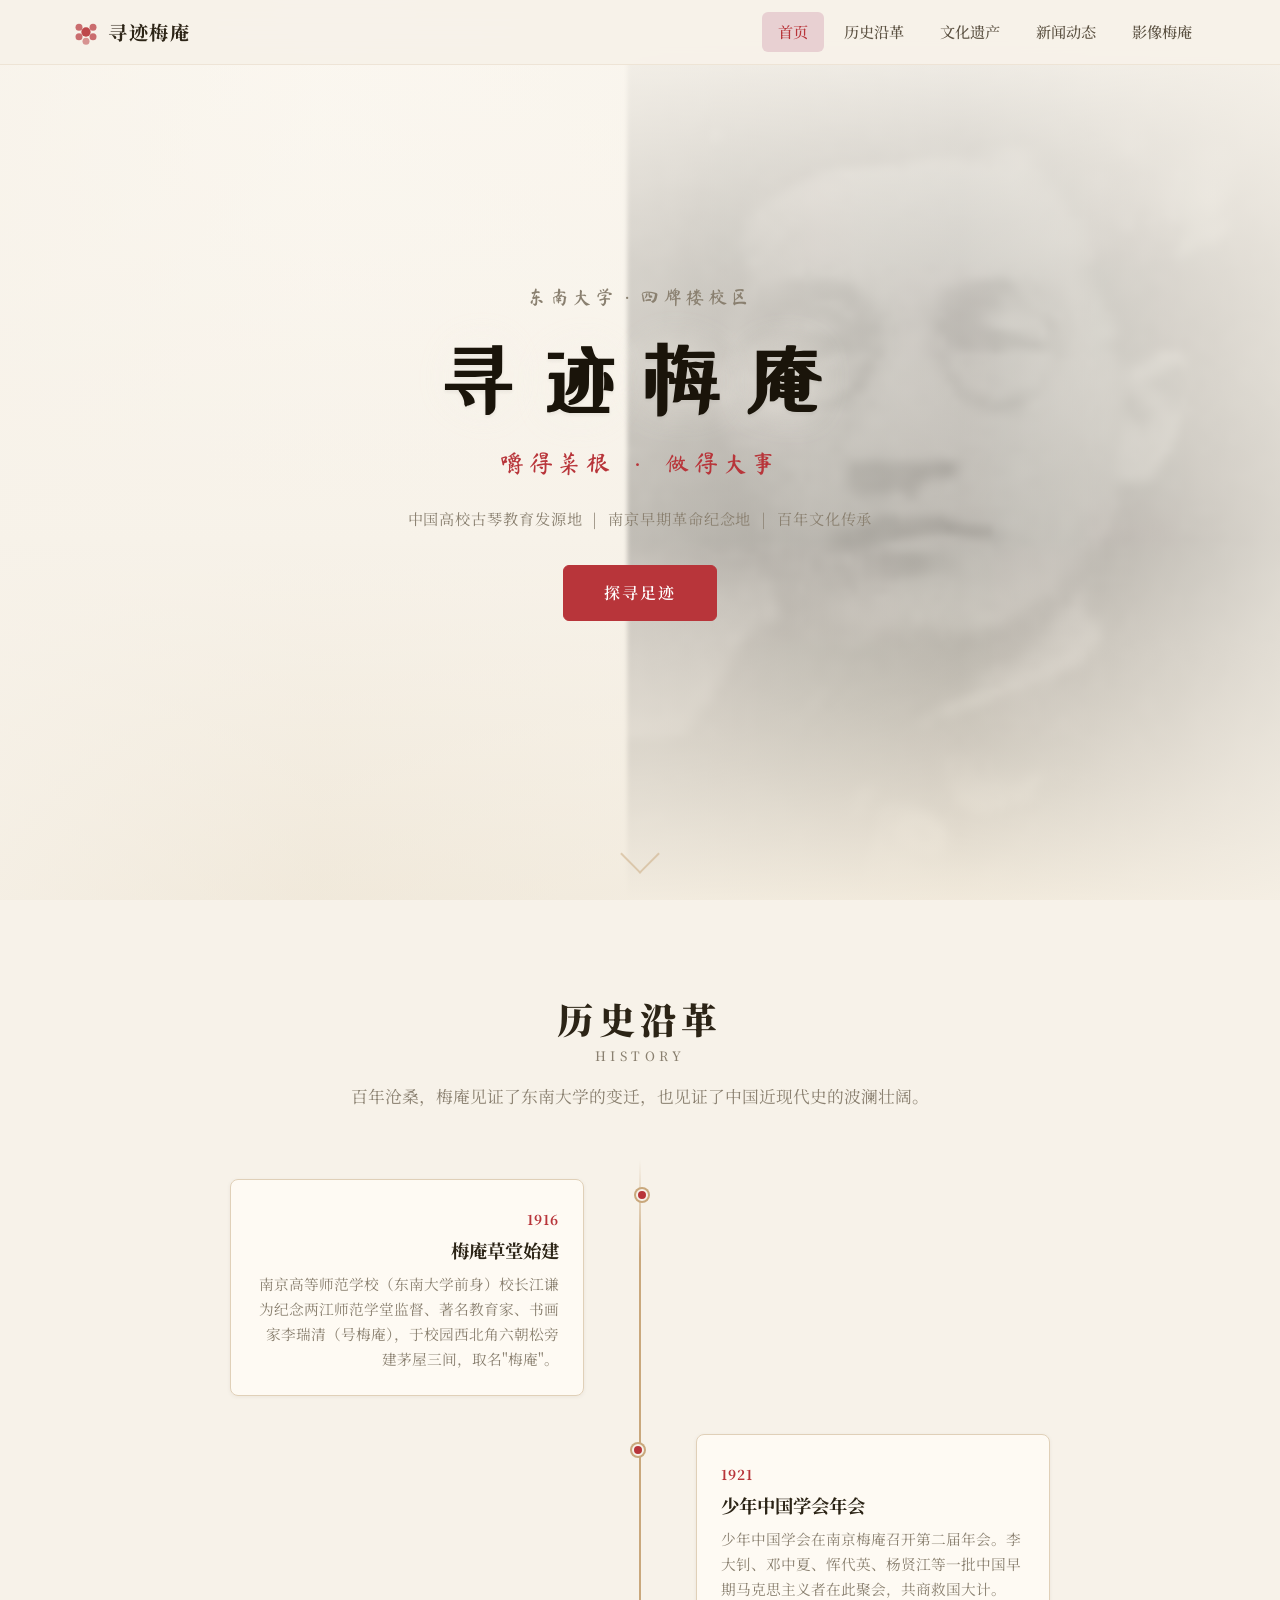
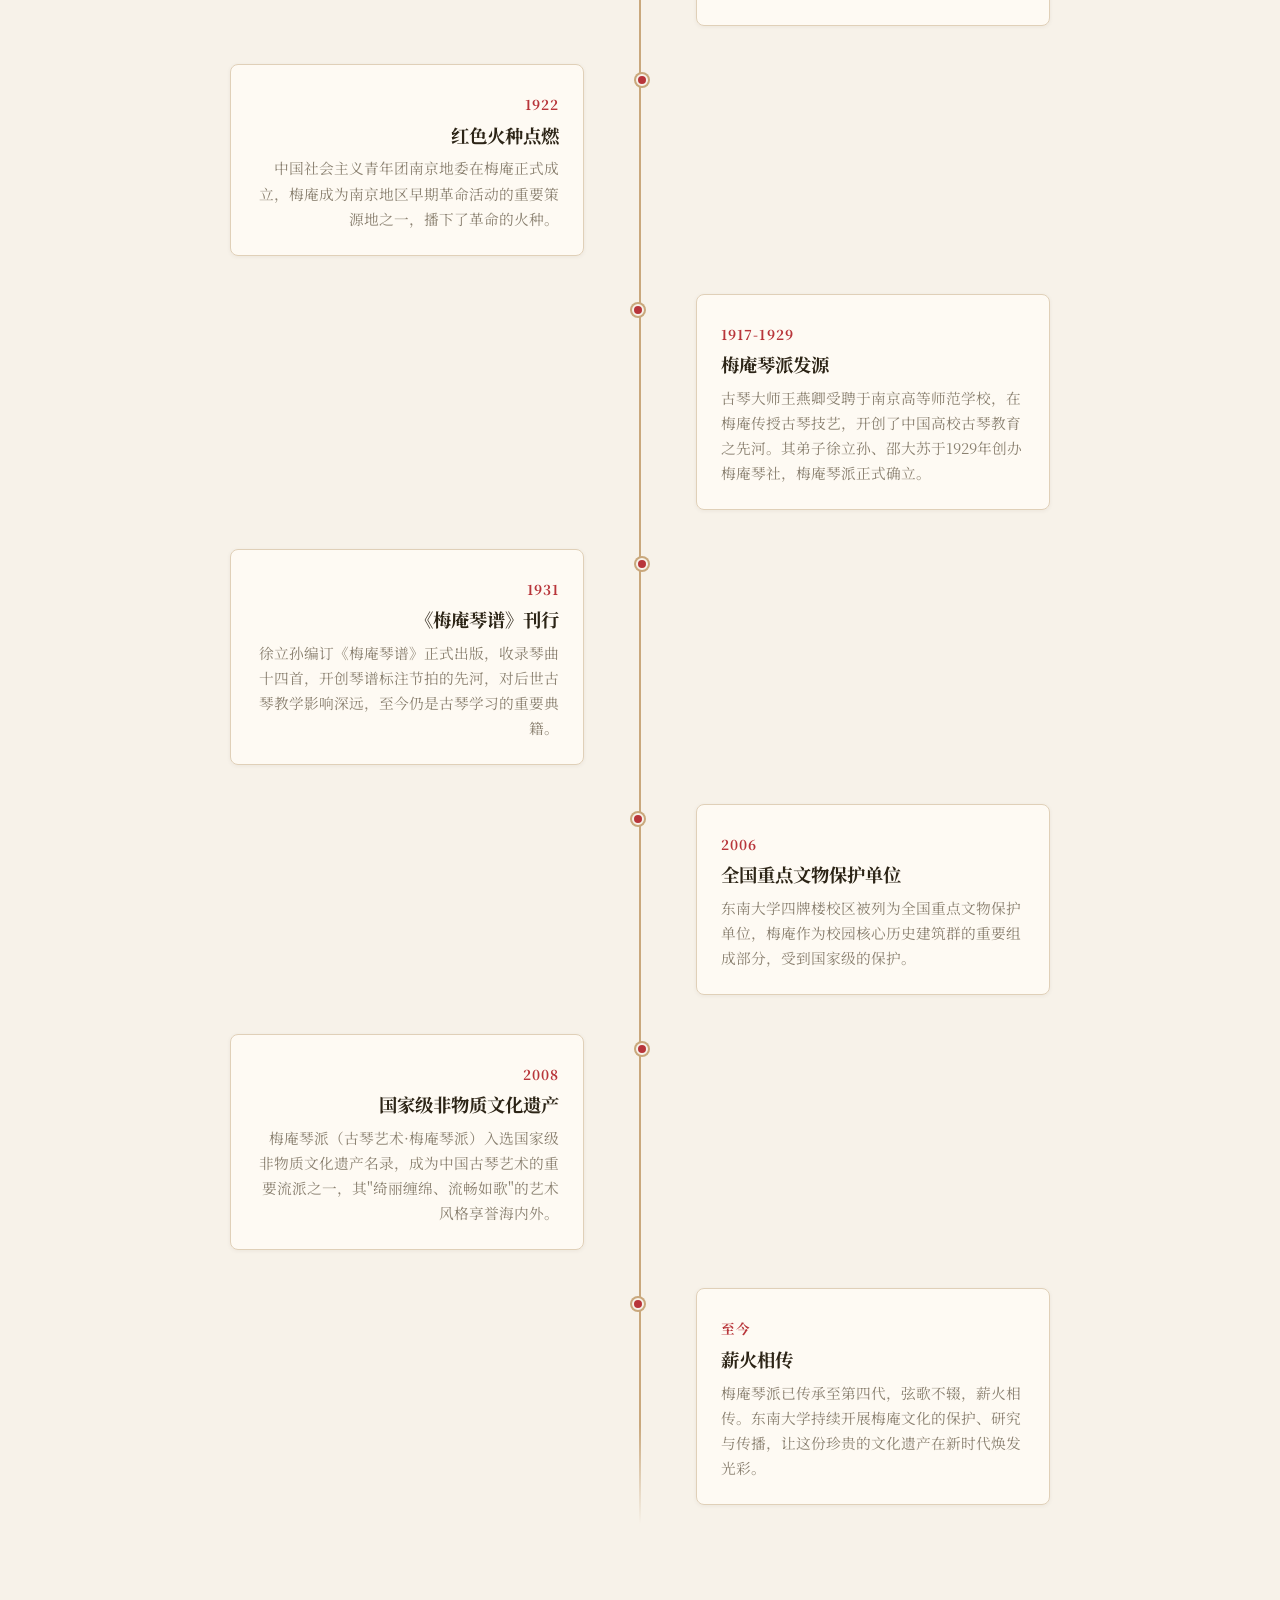
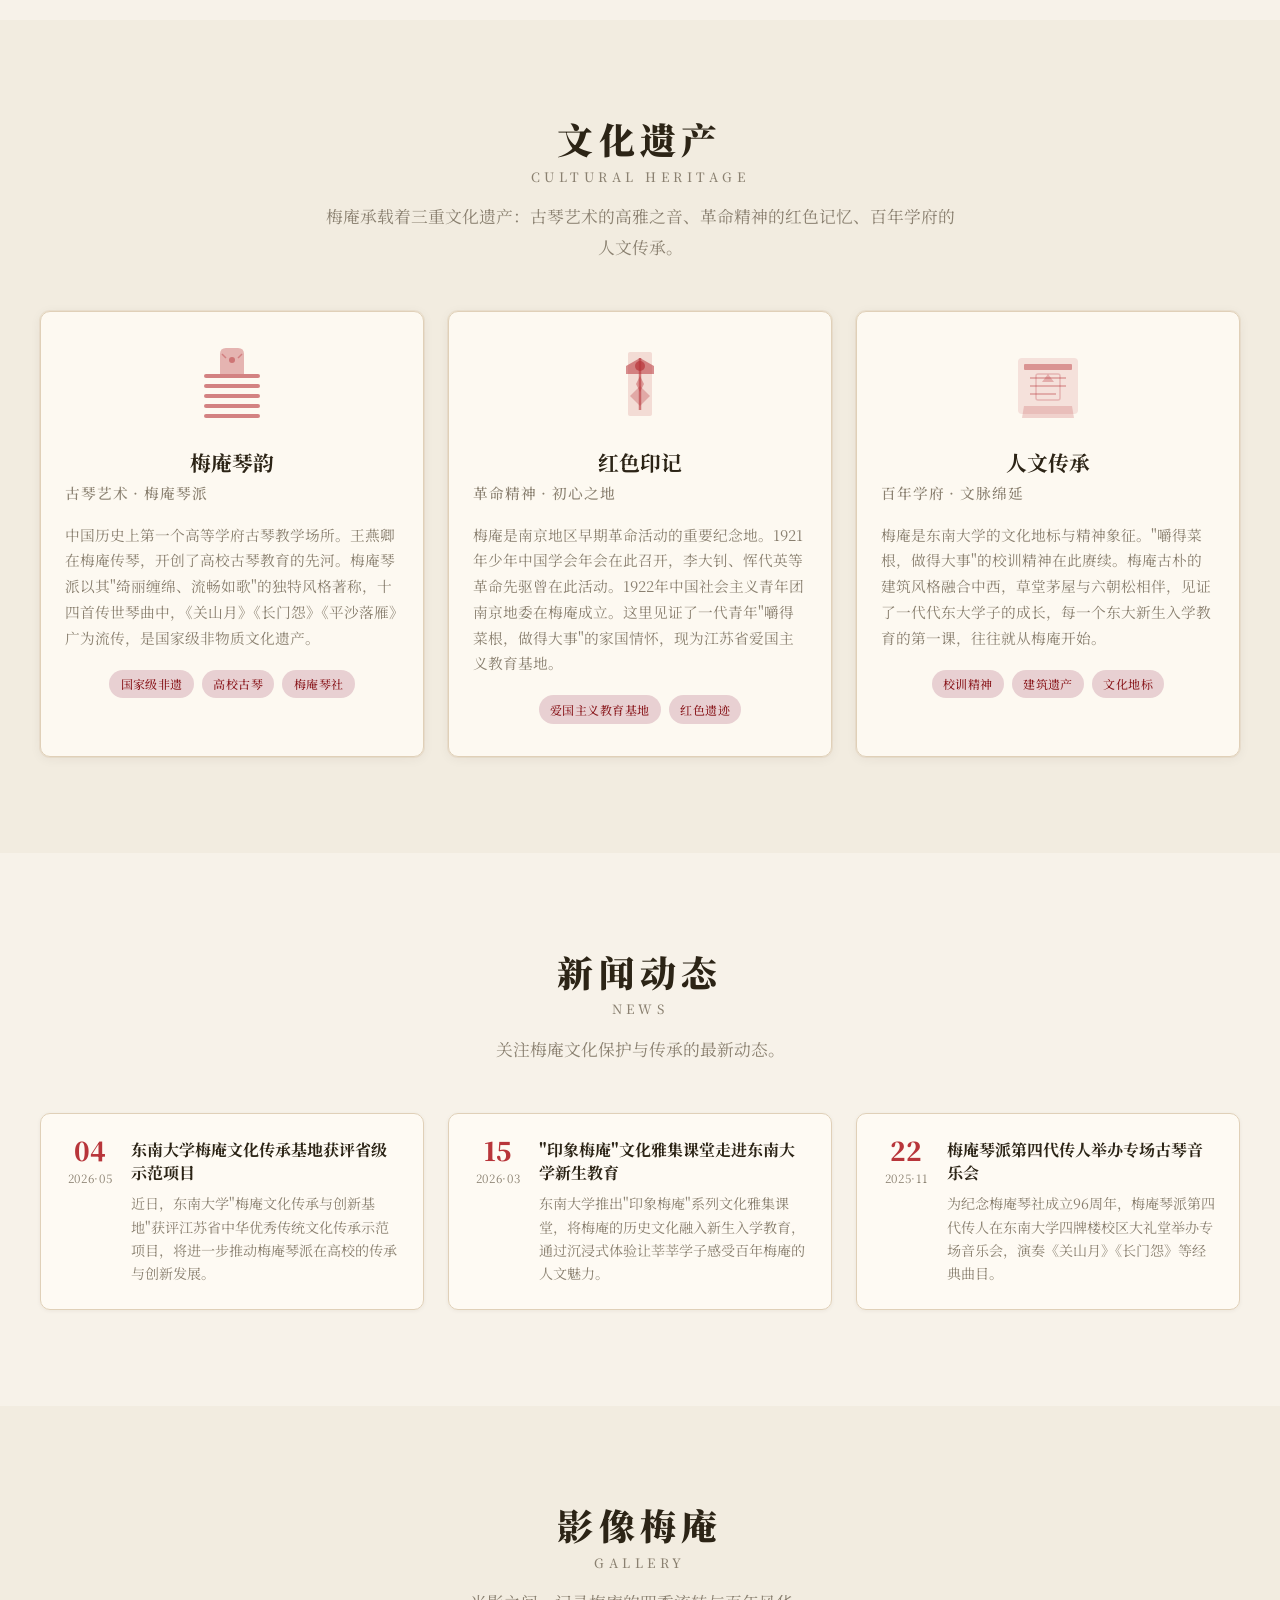
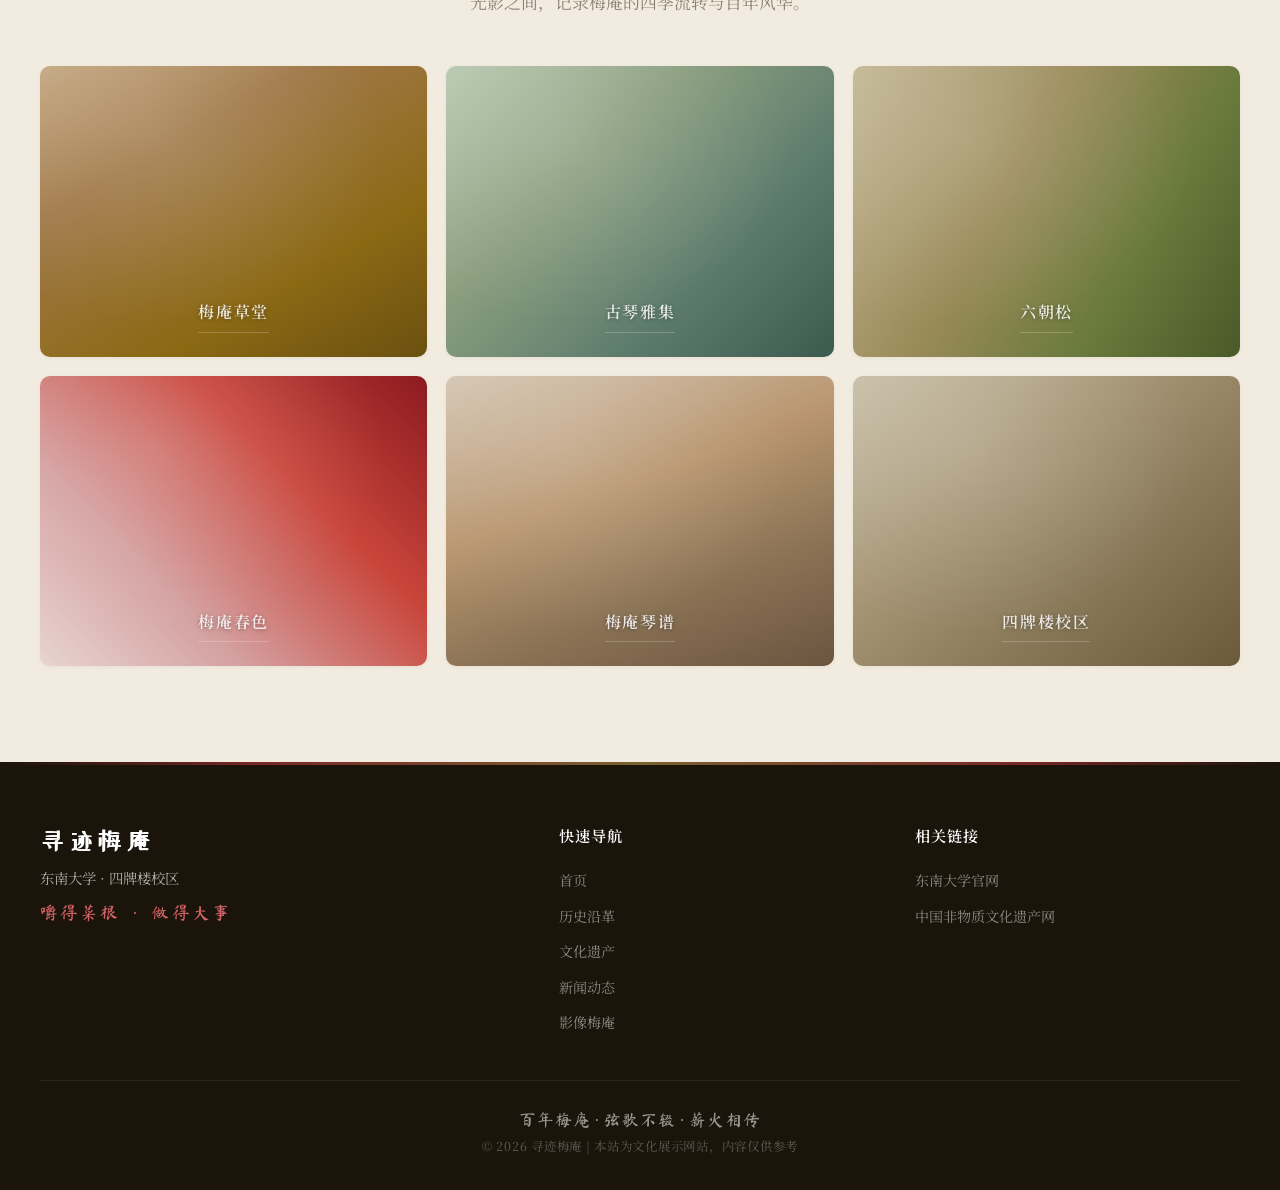
==== commit d56ff4b8: "feat: Hero背景改为左梅庵右谢远定虚实结合" ====
--- a/index.html
+++ b/index.html
@@ -43,7 +43,11 @@
 
     <!-- ========== HERO 大屏 ========== -->
     <section class="hero" id="hero">
-      <div class="hero-bg"></div>
+      <div class="hero-bg">
+        <div class="hero-bg-left"></div>
+        <div class="hero-bg-right"></div>
+        <div class="hero-bg-overlay"></div>
+      </div>
       <!-- 飘落花瓣 -->
       <div class="petals" aria-hidden="true">
         <span class="petal p1"></span><span class="petal p2"></span><span class="petal p3"></span>
--- a/style.css
+++ b/style.css
@@ -254,14 +254,46 @@
 .hero-bg {
   position: absolute;
   inset: 0;
+  z-index: -1;
+  display: flex;
+}
+
+/* 左半 — 东南大学梅庵 */
+.hero-bg-left {
+  width: 50%;
+  height: 100%;
+  background: url('images/meian_wikimedia.jpg') center/cover no-repeat;
+  filter: blur(2px) brightness(0.65);
+  transform: scale(1.04); /* 防止模糊边缘露白 */
+}
+
+/* 右半 — 谢远定全身像 */
+.hero-bg-right {
+  width: 50%;
+  height: 100%;
+  background: url('images/0e08924de571230f312fb9c9788cb3e2.jpeg') center/cover no-repeat;
+  filter: blur(2px) brightness(0.65);
+  transform: scale(1.04);
+}
+
+/* 虚化渐变遮罩 — 保持宣纸底色氛围，确保文字可读 */
+.hero-bg-overlay {
+  position: absolute;
+  inset: 0;
   background:
-    /* 远山剪影 */
-    radial-gradient(ellipse 130% 50% at 15% 88%, rgba(60,42,33,0.09) 0%, transparent 55%),
-    radial-gradient(ellipse 110% 45% at 80% 82%, rgba(60,42,33,0.07) 0%, transparent 50%),
-    radial-gradient(ellipse 90% 35% at 50% 90%, rgba(60,42,33,0.05) 0%, transparent 45%),
-    /* 宣纸质感 */
-    linear-gradient(180deg, var(--color-cream) 0%, var(--color-paper) 35%, var(--color-paper-dark) 100%);
-  z-index: -1;
+    linear-gradient(90deg,
+      rgba(247,242,233,0.75) 0%,
+      rgba(247,242,233,0.35) 25%,
+      rgba(247,242,233,0.55) 50%,
+      rgba(247,242,233,0.35) 75%,
+      rgba(247,242,233,0.75) 100%
+    ),
+    linear-gradient(180deg,
+      var(--color-cream) 0%,
+      rgba(253,250,244,0.6) 30%,
+      rgba(247,242,233,0.4) 60%,
+      var(--color-paper-dark) 100%
+    );
 }
 
 /* 飘落花瓣 */
@@ -330,6 +362,7 @@
   margin-bottom: 0.6rem;
   opacity: 0;
   animation: fadeUp 0.8s 0.4s forwards;
+  text-shadow: 0 0 40px rgba(247,242,233,0.6), 0 2px 4px rgba(0,0,0,0.08);
 }
 
 .hero-sub {
@@ -870,6 +903,14 @@
   }
   .hamburger { display: flex; }
 
+  /* Hero 移动端 — 上下堆叠 */
+  .hero-bg { flex-direction: column; }
+  .hero-bg-left,
+  .hero-bg-right {
+    width: 100%;
+    height: 50%;
+  }
+
   /* 时间线 */
   .timeline-line { left: 1rem; }
   .timeline-event,
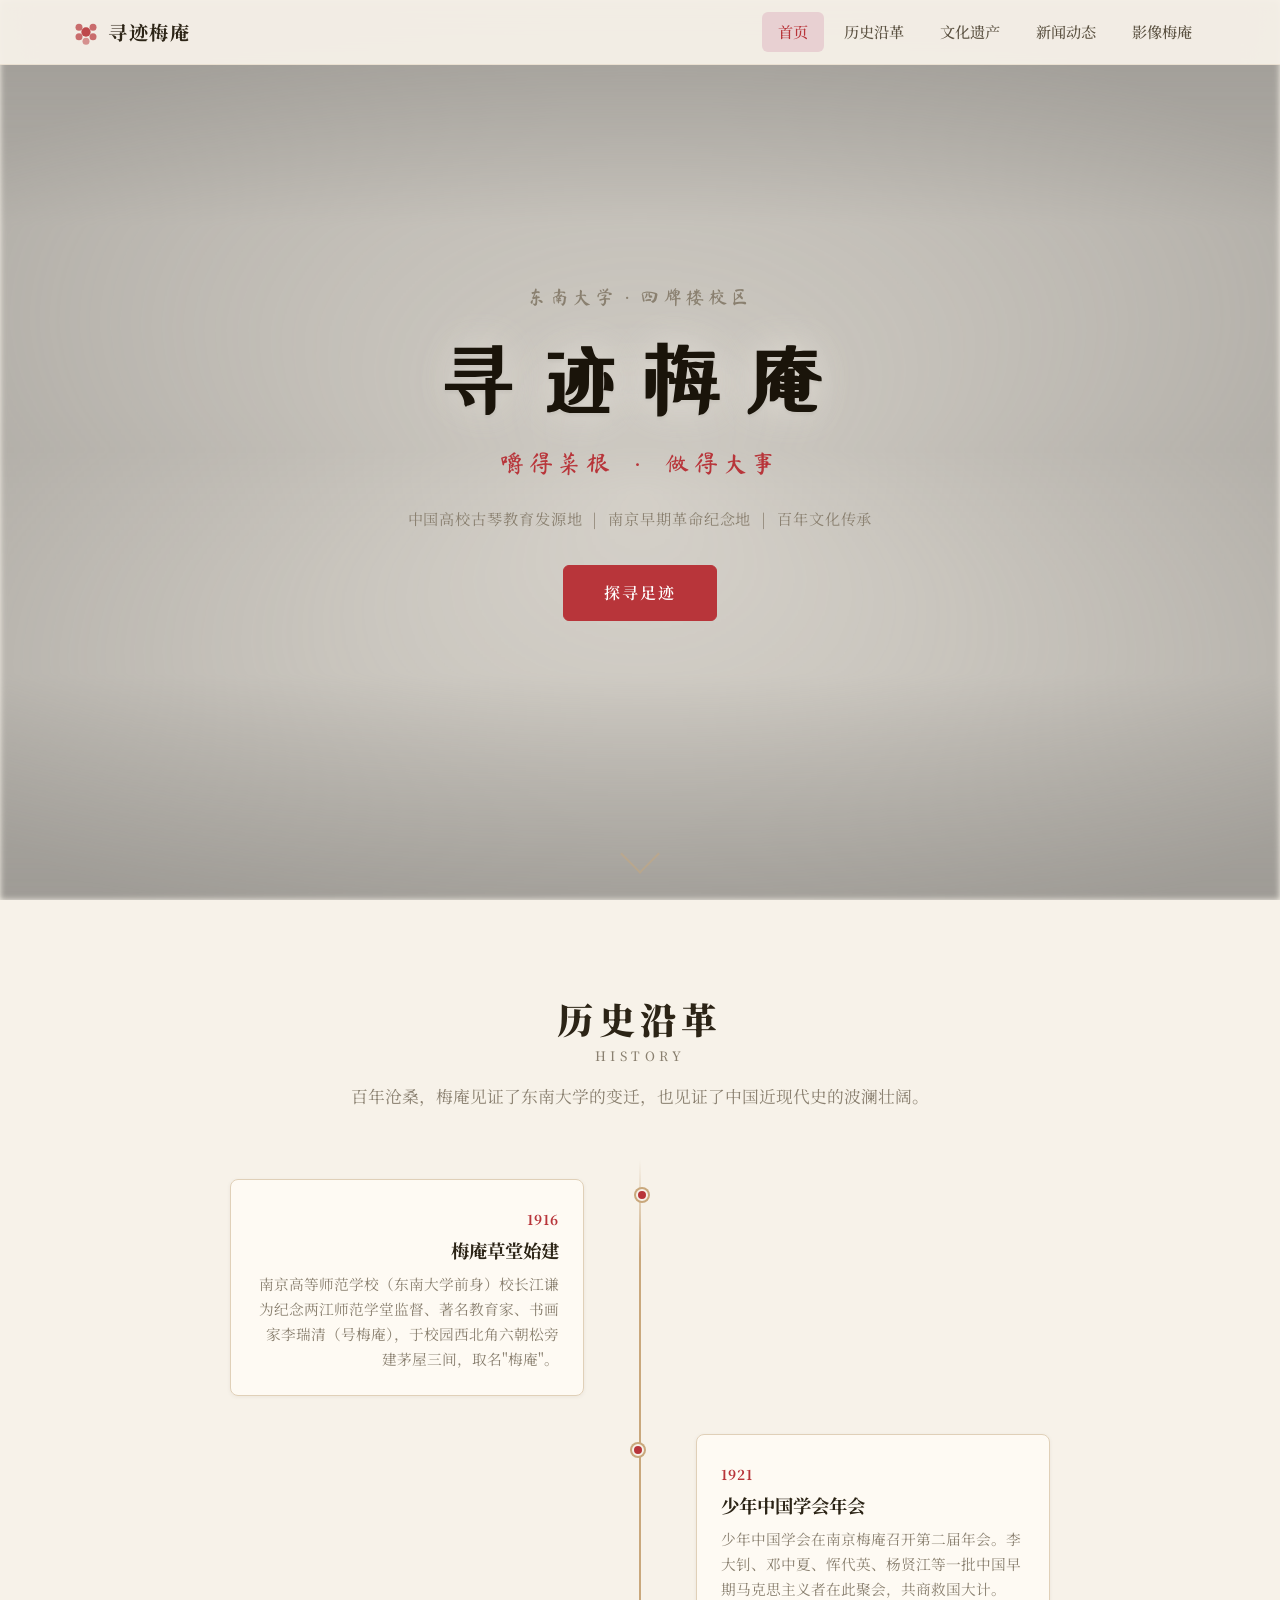
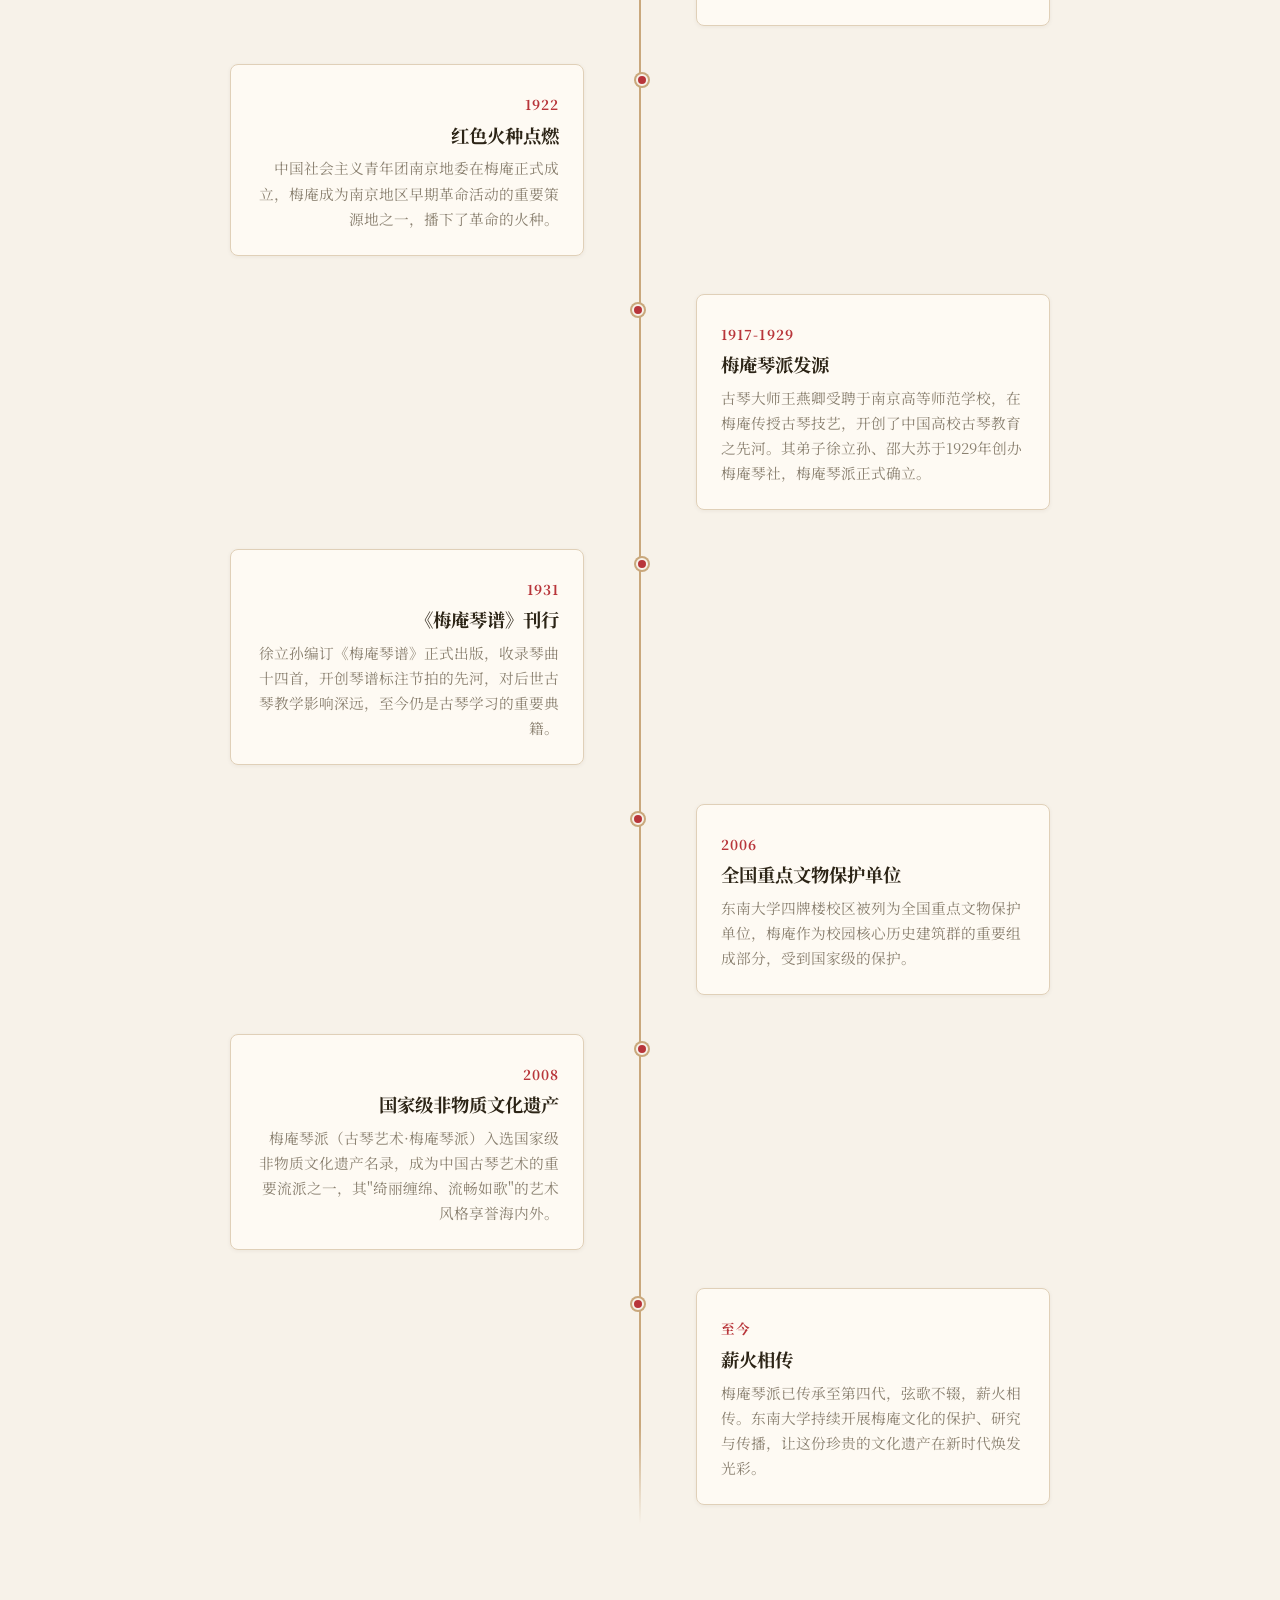
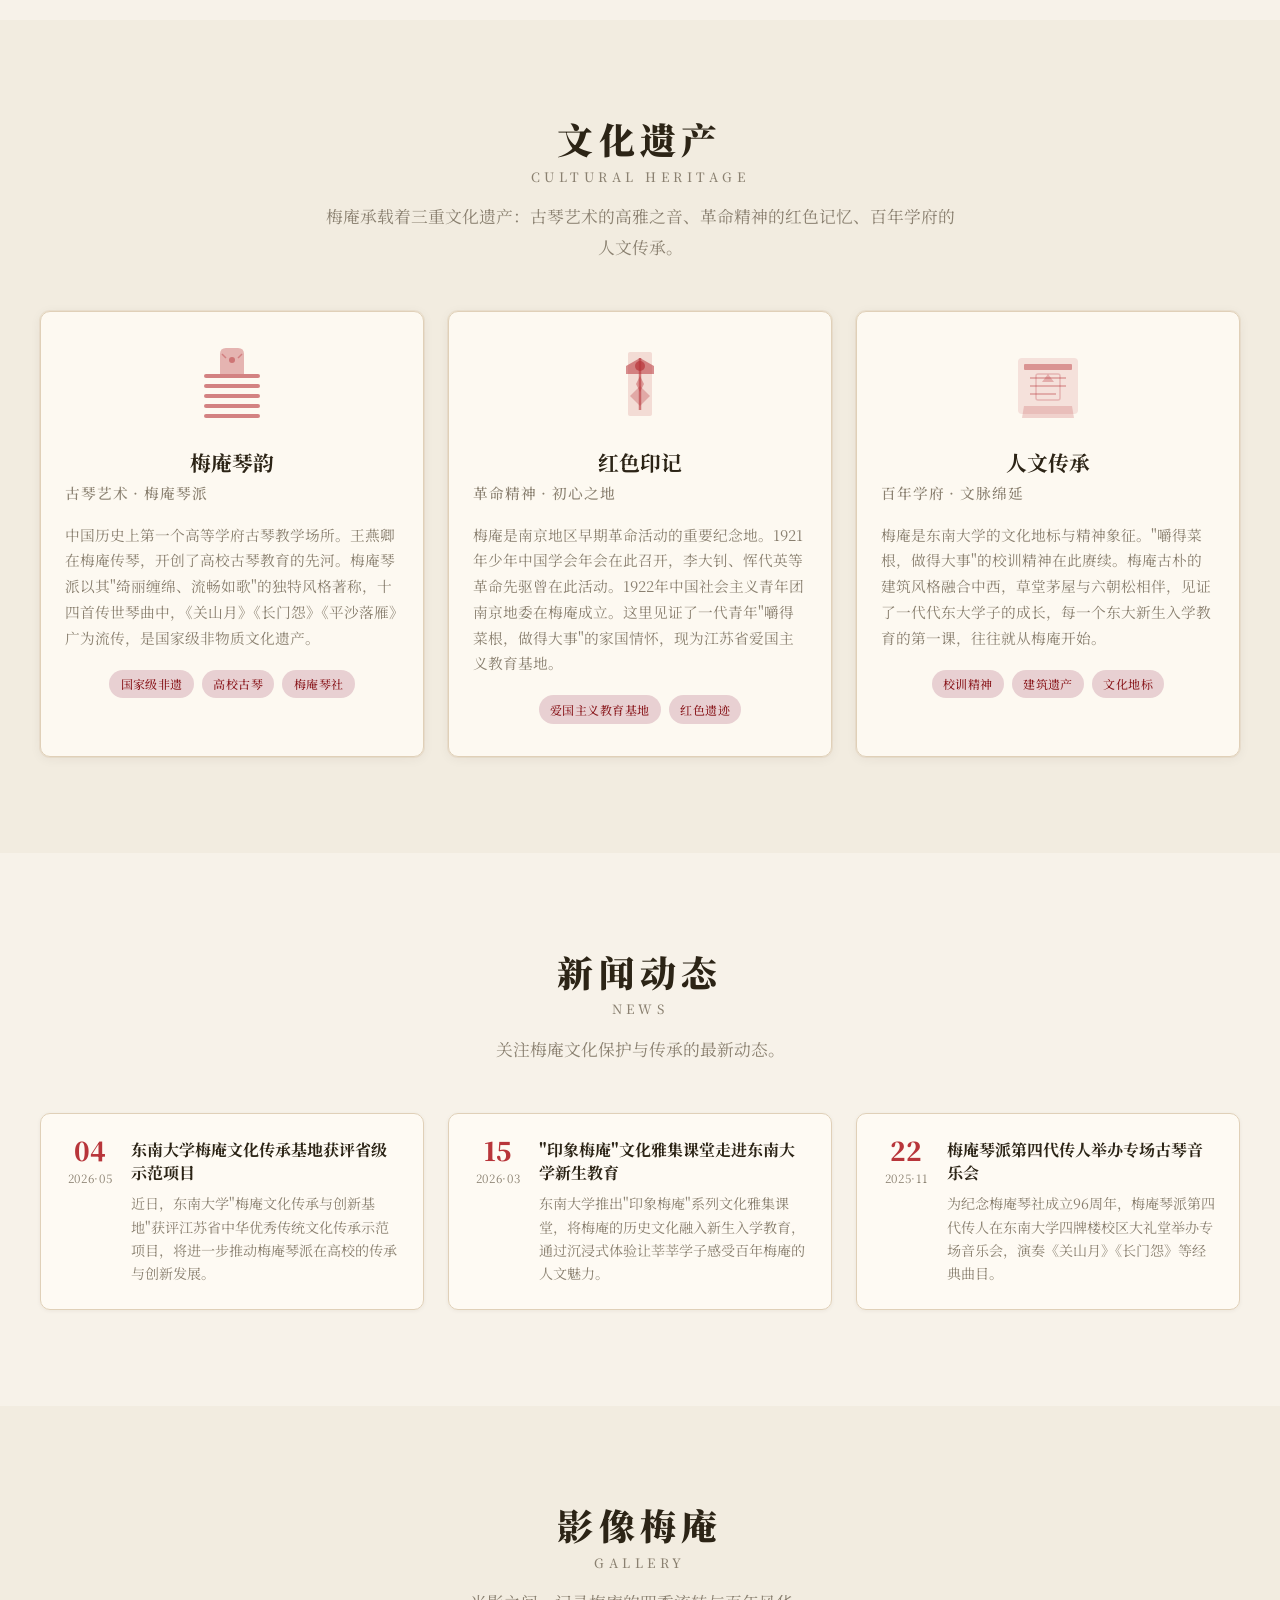
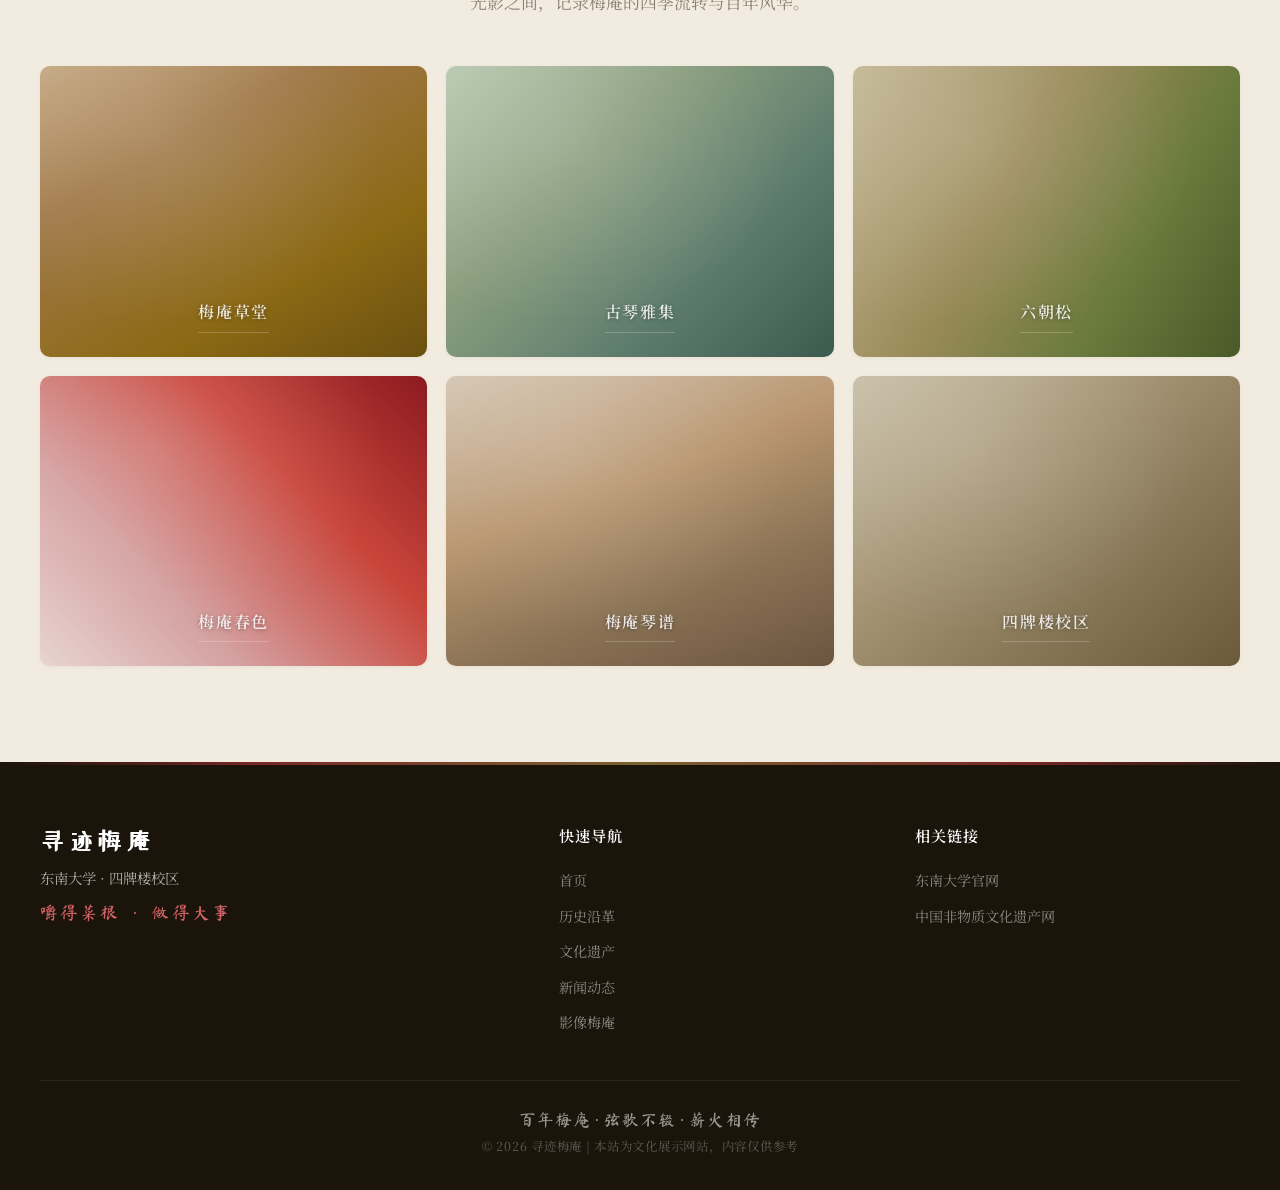
==== commit 5fba3181: "refine: Hero只用梅庵实拍照片，去掉谢远定，模糊渐变不挡文字" ====
--- a/index.html
+++ b/index.html
@@ -43,11 +43,7 @@
 
     <!-- ========== HERO 大屏 ========== -->
     <section class="hero" id="hero">
-      <div class="hero-bg">
-        <div class="hero-bg-left"></div>
-        <div class="hero-bg-right"></div>
-        <div class="hero-bg-overlay"></div>
-      </div>
+      <div class="hero-bg"></div>
       <!-- 飘落花瓣 -->
       <div class="petals" aria-hidden="true">
         <span class="petal p1"></span><span class="petal p2"></span><span class="petal p3"></span>
--- a/style.css
+++ b/style.css
@@ -255,44 +255,28 @@
   position: absolute;
   inset: 0;
   z-index: -1;
-  display: flex;
-}
-
-/* 左半 — 东南大学梅庵 */
-.hero-bg-left {
-  width: 50%;
-  height: 100%;
-  background: url('images/meian_wikimedia.jpg') center/cover no-repeat;
-  filter: blur(2px) brightness(0.65);
-  transform: scale(1.04); /* 防止模糊边缘露白 */
-}
-
-/* 右半 — 谢远定全身像 */
-.hero-bg-right {
-  width: 50%;
-  height: 100%;
-  background: url('images/0e08924de571230f312fb9c9788cb3e2.jpeg') center/cover no-repeat;
-  filter: blur(2px) brightness(0.65);
-  transform: scale(1.04);
-}
-
-/* 虚化渐变遮罩 — 保持宣纸底色氛围，确保文字可读 */
-.hero-bg-overlay {
+  /* 梅庵实拍照片 — 建筑居中偏下，展示建筑(约2/3) + 周边环境 */
+  background:
+    url('images/meian_wikimedia.jpg') center 55% / cover no-repeat;
+  filter: blur(3px) brightness(0.55);
+  transform: scale(1.03); /* 防止模糊边缘露白 */
+}
+
+/* 虚化渐变遮罩 — 叠加在照片上方，保证文字可读 */
+.hero-bg::after {
+  content: '';
   position: absolute;
   inset: 0;
   background:
-    linear-gradient(90deg,
-      rgba(247,242,233,0.75) 0%,
-      rgba(247,242,233,0.35) 25%,
-      rgba(247,242,233,0.55) 50%,
-      rgba(247,242,233,0.35) 75%,
-      rgba(247,242,233,0.75) 100%
-    ),
+    /* 四周向中心渐变：四角宣纸色最浓，中间透出照片 */
+    radial-gradient(ellipse 70% 55% at 50% 55%, transparent 0%, rgba(247,242,233,0.25) 45%, rgba(247,242,233,0.55) 100%),
+    /* 上下渐变：上下边缘加深遮罩 */
     linear-gradient(180deg,
-      var(--color-cream) 0%,
-      rgba(253,250,244,0.6) 30%,
-      rgba(247,242,233,0.4) 60%,
-      var(--color-paper-dark) 100%
+      rgba(247,242,233,0.55) 0%,
+      rgba(247,242,233,0.2) 25%,
+      rgba(247,242,233,0.35) 50%,
+      rgba(247,242,233,0.2) 75%,
+      rgba(247,242,233,0.55) 100%
     );
 }
 
@@ -903,14 +887,6 @@
   }
   .hamburger { display: flex; }
 
-  /* Hero 移动端 — 上下堆叠 */
-  .hero-bg { flex-direction: column; }
-  .hero-bg-left,
-  .hero-bg-right {
-    width: 100%;
-    height: 50%;
-  }
-
   /* 时间线 */
   .timeline-line { left: 1rem; }
   .timeline-event,
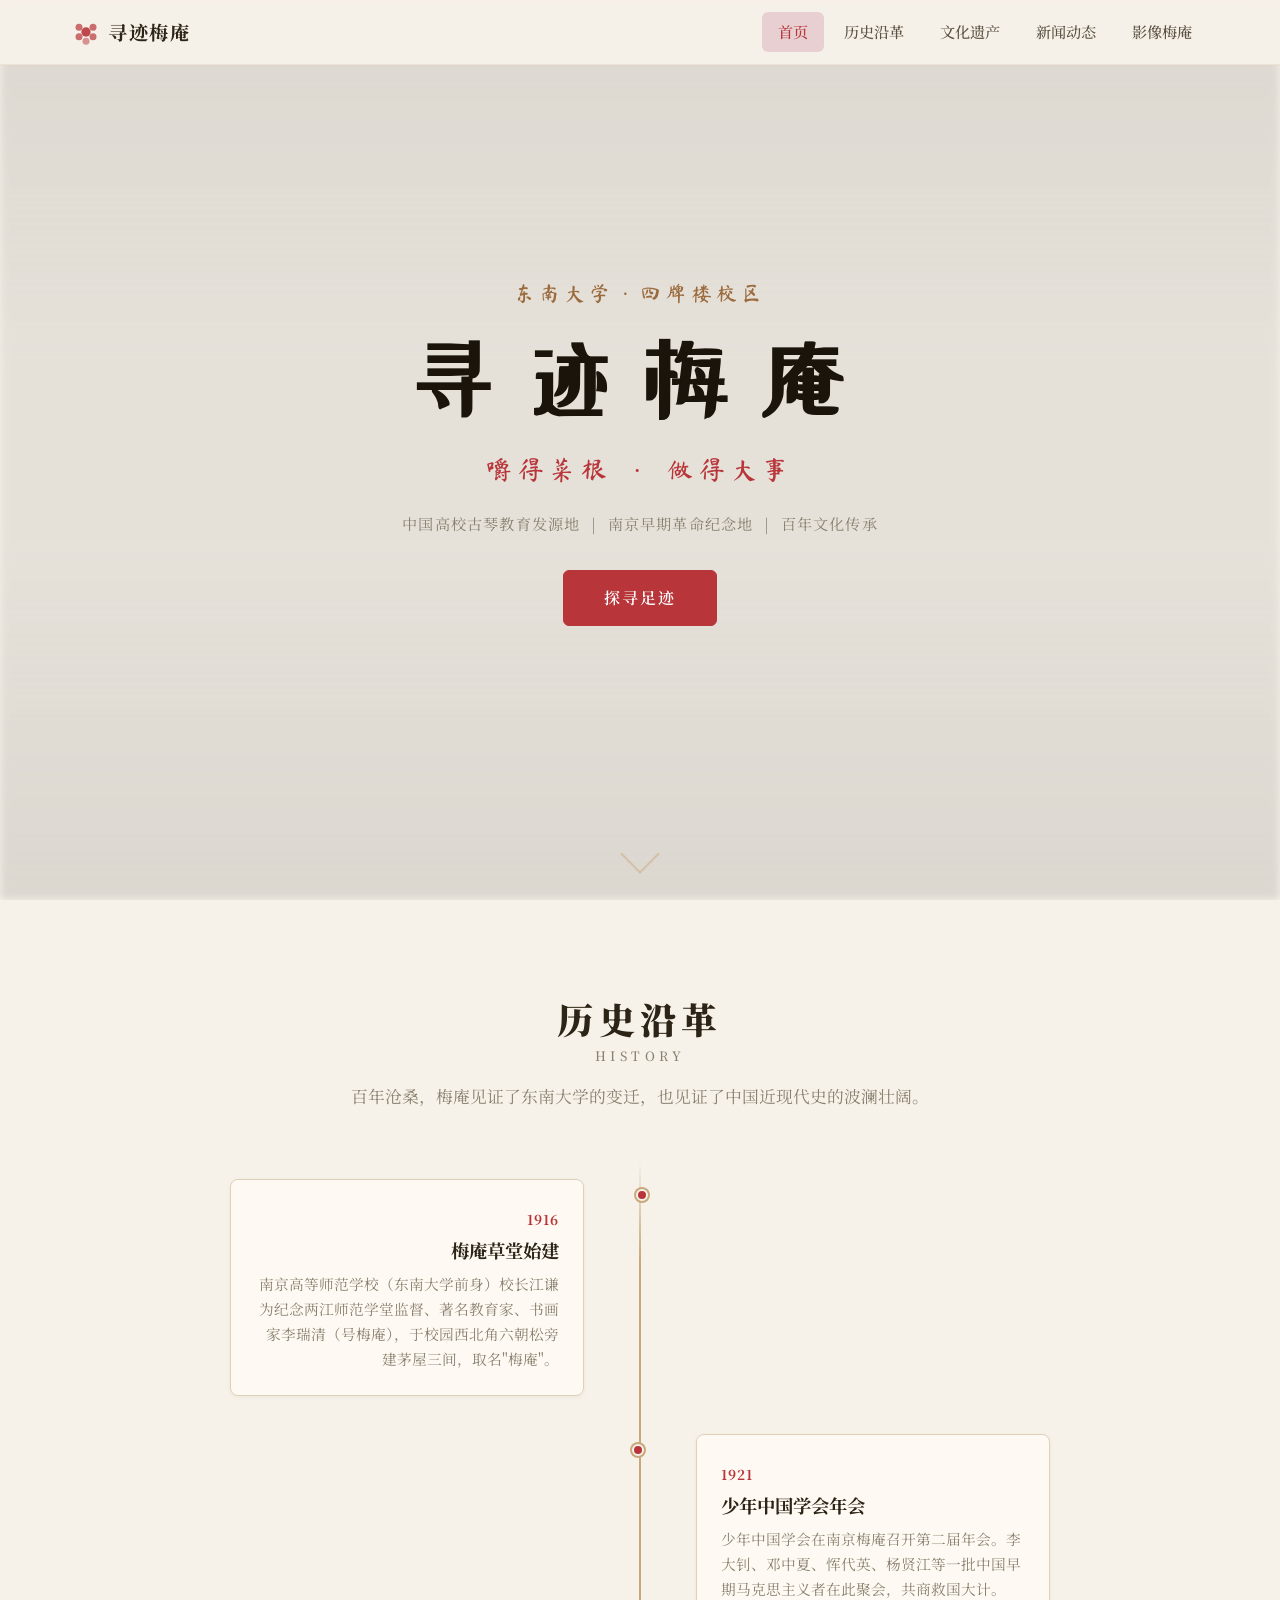
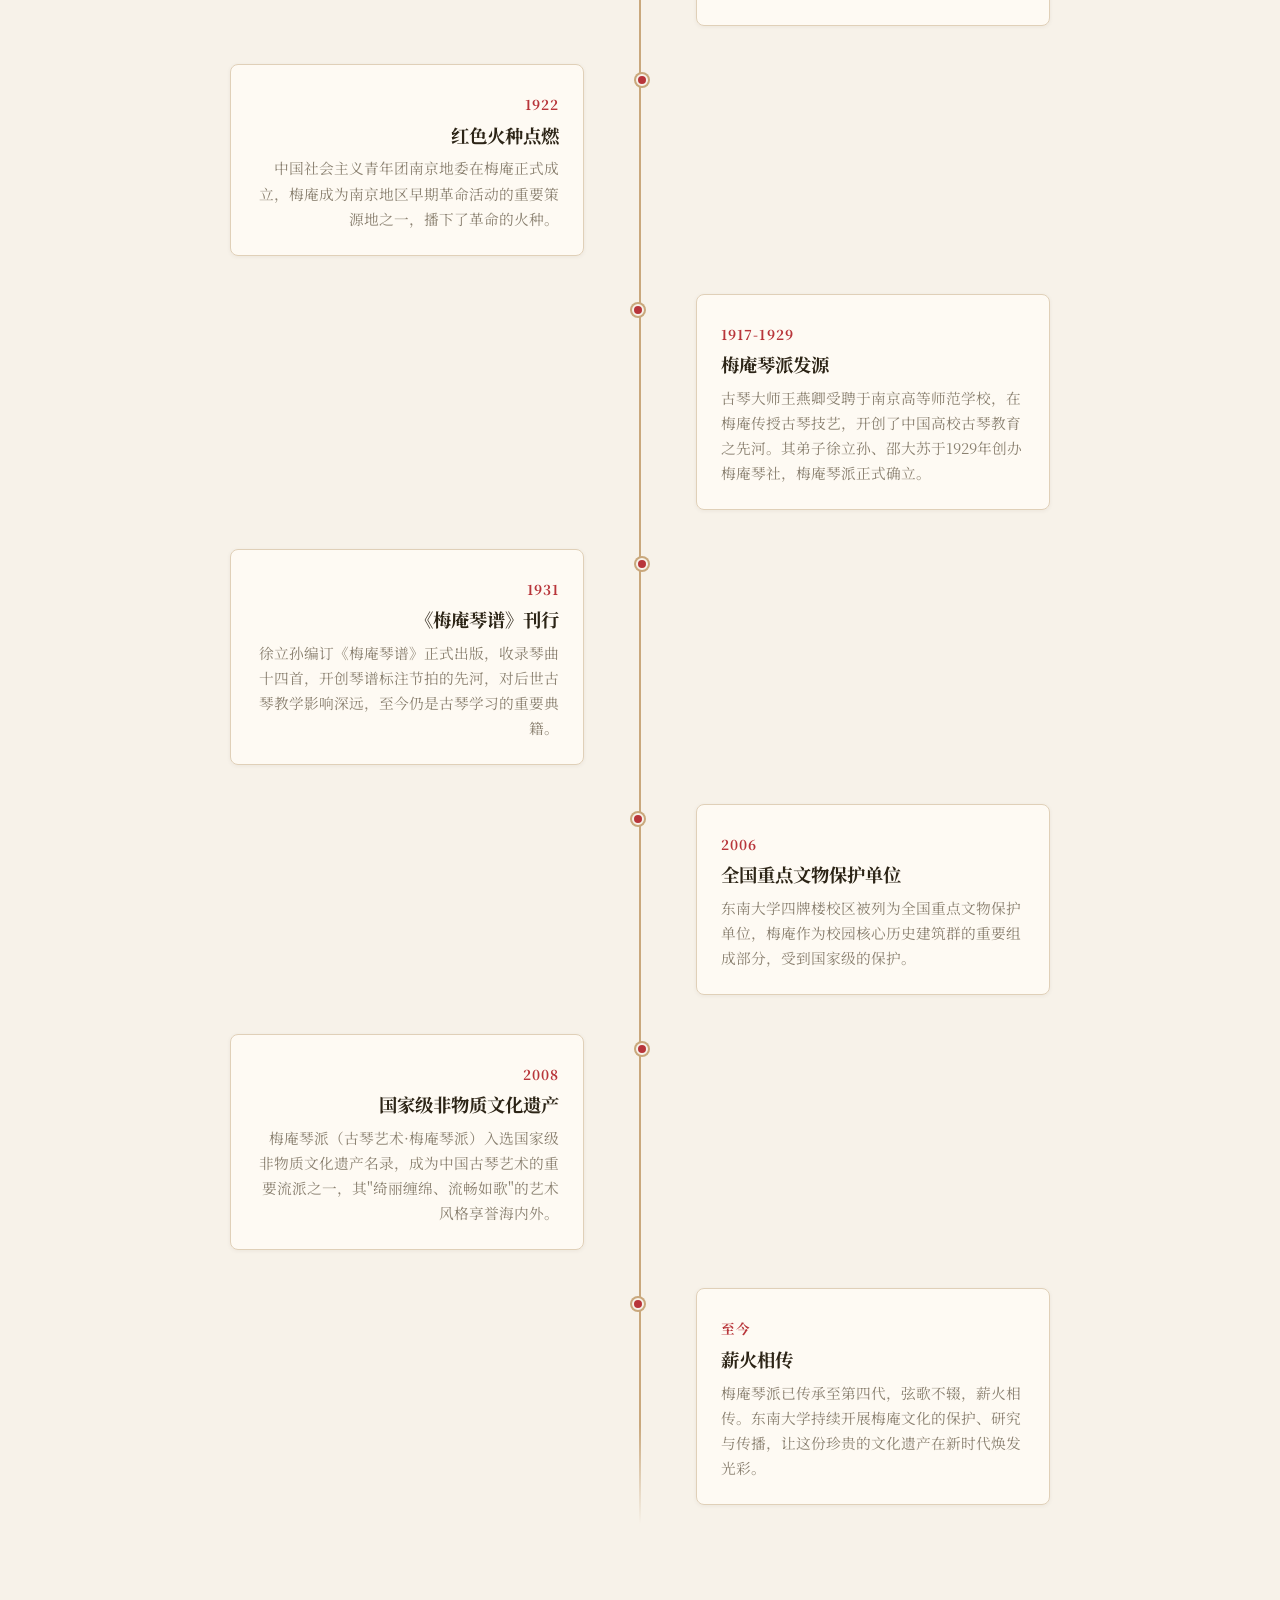
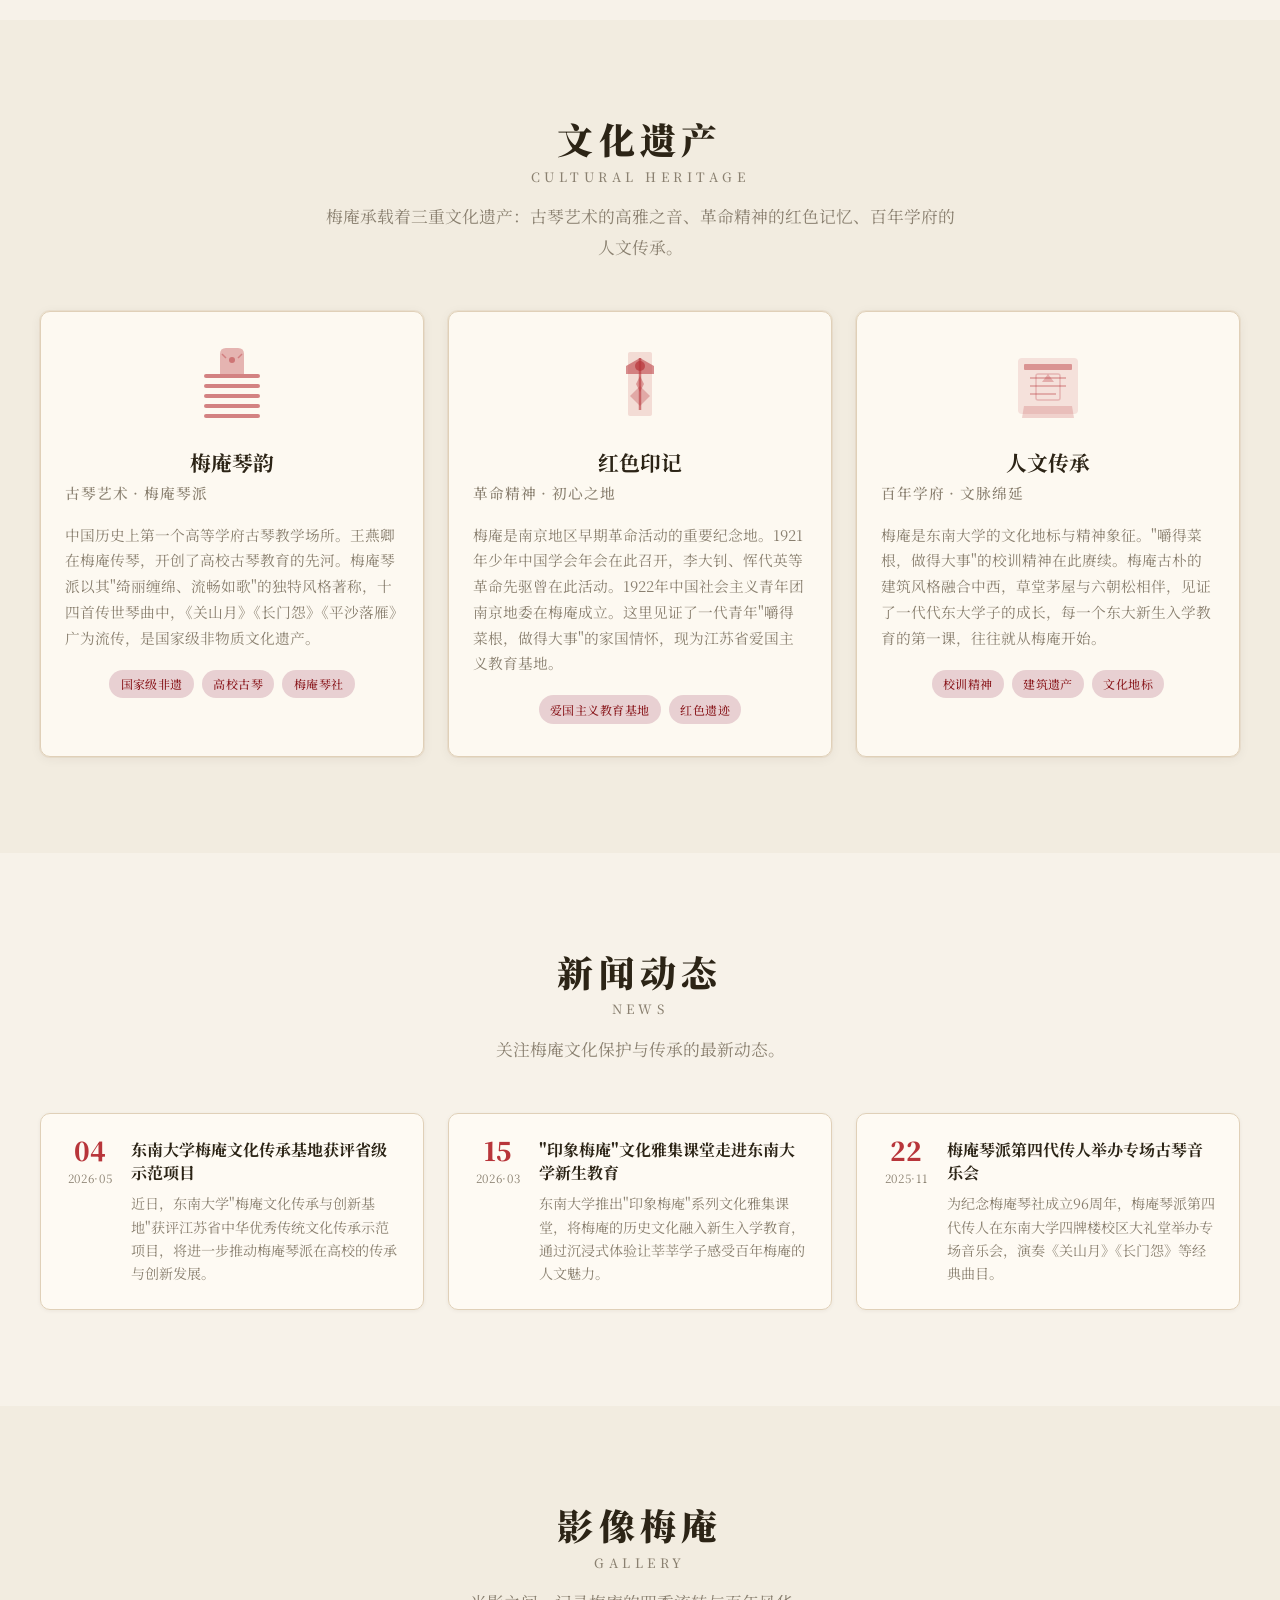
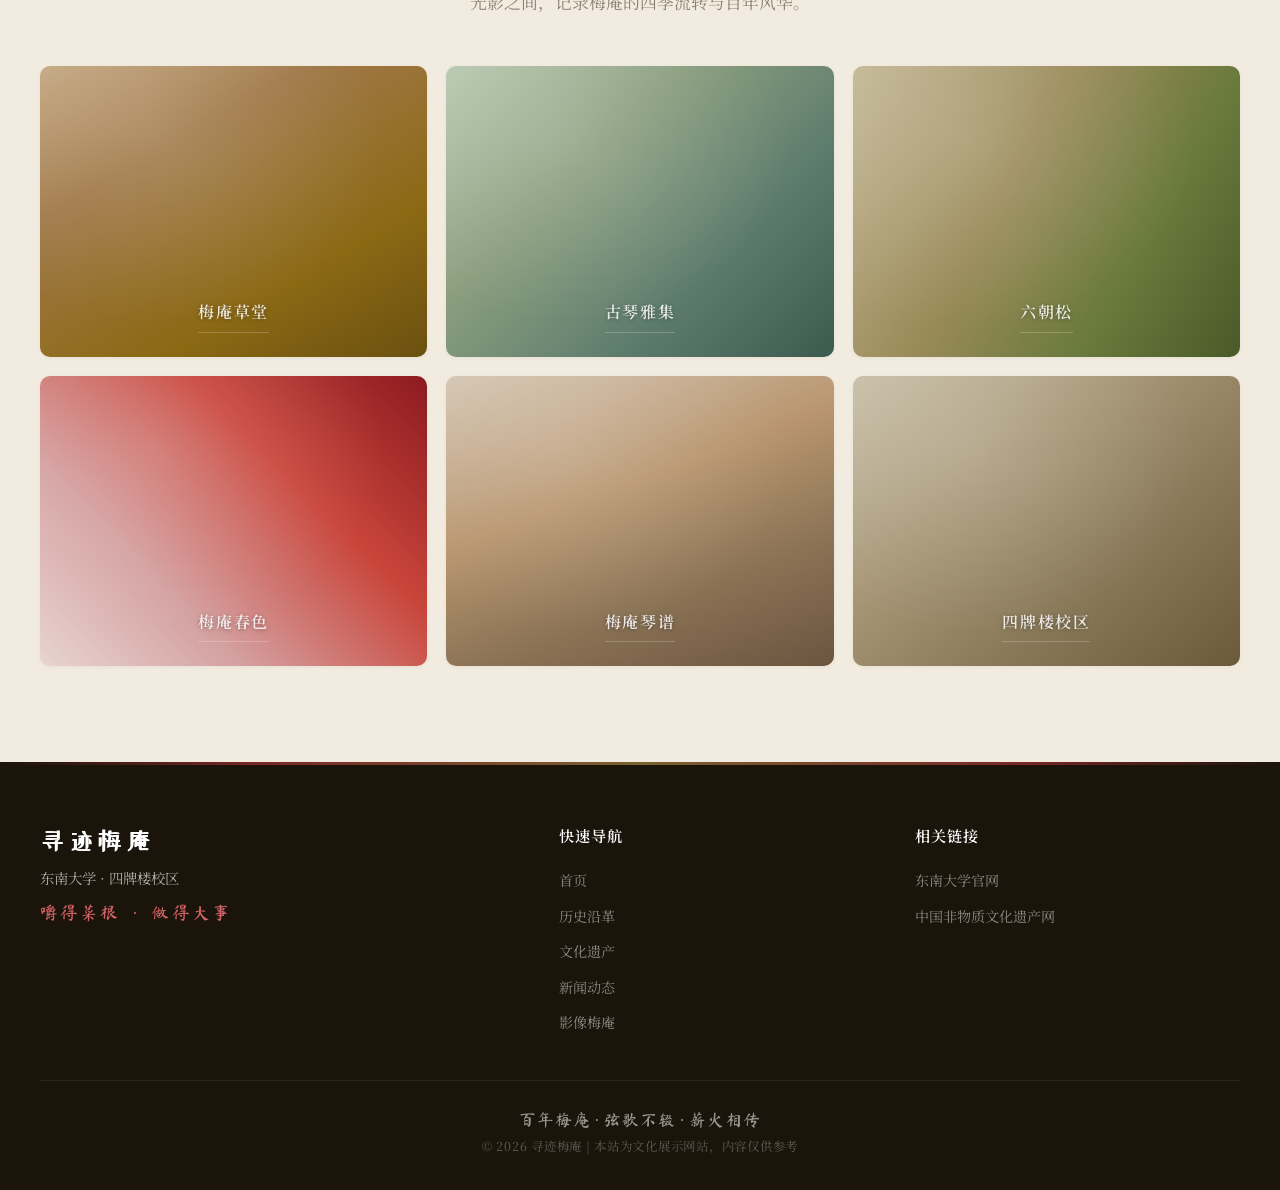
==== commit 24008574: "fix: CSS加版本号防浏览器缓存" ====
--- a/index.html
+++ b/index.html
@@ -8,7 +8,7 @@
   <link rel="preconnect" href="https://fonts.googleapis.com">
   <link rel="preconnect" href="https://fonts.gstatic.com" crossorigin>
   <link href="https://fonts.googleapis.com/css2?family=Noto+Serif+SC:wght@400;500;700;900&family=ZCOOL+XiaoWei&family=Ma+Shan+Zheng&display=swap" rel="stylesheet">
-  <link rel="stylesheet" href="style.css">
+  <link rel="stylesheet" href="style.css?v=3">
 </head>
 <body>
 
--- a/style.css
+++ b/style.css
@@ -254,28 +254,24 @@
 .hero-bg {
   position: absolute;
   inset: 0;
-  z-index: -1;
-  /* 梅庵实拍照片 — 建筑居中偏下，展示建筑(约2/3) + 周边环境 */
+  z-index: -2;
+  /* 梅庵照片 — 适度虚化，保留建筑轮廓感 */
   background:
-    url('images/meian_wikimedia.jpg') center 55% / cover no-repeat;
-  filter: blur(3px) brightness(0.55);
-  transform: scale(1.03); /* 防止模糊边缘露白 */
-}
-
-/* 虚化渐变遮罩 — 叠加在照片上方，保证文字可读 */
+    url('images/meian_wikimedia.jpg') center / cover no-repeat;
+  filter: blur(4px) brightness(0.8) saturate(0.9);
+  transform: scale(1.03);
+}
+
+/* 轻遮罩 — 让照片隐约可见，同时保证文字可读 */
 .hero-bg::after {
   content: '';
   position: absolute;
   inset: 0;
   background:
-    /* 四周向中心渐变：四角宣纸色最浓，中间透出照片 */
-    radial-gradient(ellipse 70% 55% at 50% 55%, transparent 0%, rgba(247,242,233,0.25) 45%, rgba(247,242,233,0.55) 100%),
-    /* 上下渐变：上下边缘加深遮罩 */
     linear-gradient(180deg,
       rgba(247,242,233,0.55) 0%,
-      rgba(247,242,233,0.2) 25%,
-      rgba(247,242,233,0.35) 50%,
-      rgba(247,242,233,0.2) 75%,
+      rgba(247,242,233,0.35) 40%,
+      rgba(247,242,233,0.35) 60%,
       rgba(247,242,233,0.55) 100%
     );
 }
@@ -329,32 +325,32 @@
 
 .hero-pre {
   font-family: "Ma Shan Zheng", "STKaiti", "KaiTi", cursive;
-  font-size: 1.2rem;
-  color: var(--color-ink-muted);
-  letter-spacing: 0.18em;
-  margin-bottom: 0.8rem;
+  font-size: 1.3rem;
+  color: var(--color-ochre);
+  letter-spacing: 0.2em;
+  margin-bottom: 0.6rem;
   opacity: 0;
   animation: fadeUp 0.8s 0.2s forwards;
 }
 
 .hero-title {
   font-family: "ZCOOL XiaoWei", "STKaiti", "KaiTi", "Noto Serif SC", serif;
-  font-size: clamp(3rem, 7vw, 5rem);
+  font-size: clamp(3.5rem, 8vw, 5.5rem);
   font-weight: 900;
   color: var(--color-ink-dark);
-  letter-spacing: 0.25em;
+  letter-spacing: 0.3em;
   margin-bottom: 0.6rem;
   opacity: 0;
   animation: fadeUp 0.8s 0.4s forwards;
-  text-shadow: 0 0 40px rgba(247,242,233,0.6), 0 2px 4px rgba(0,0,0,0.08);
+  text-shadow: none;
 }
 
 .hero-sub {
   font-family: "Ma Shan Zheng", "STKaiti", "KaiTi", cursive;
-  font-size: 1.5rem;
+  font-size: 1.6rem;
   color: var(--color-plum);
-  letter-spacing: 0.2em;
-  margin-bottom: 1.2rem;
+  letter-spacing: 0.22em;
+  margin-bottom: 1rem;
   opacity: 0;
   animation: fadeUp 0.8s 0.6s forwards;
 }
@@ -362,7 +358,7 @@
 .hero-desc {
   font-size: 0.95rem;
   color: var(--color-ink-muted);
-  letter-spacing: 0.06em;
+  letter-spacing: 0.08em;
   margin-bottom: 2rem;
   opacity: 0;
   animation: fadeUp 0.8s 0.8s forwards;
@@ -914,7 +910,10 @@
   .heritage-cards { grid-template-columns: 1fr; }
   .news-grid { grid-template-columns: 1fr; }
   .gallery-grid { grid-template-columns: 1fr; }
-  .hero-title { font-size: 2.4rem; }
+  .hero-title { font-size: 2.2rem; }
+  .hero-sub { font-size: 1.15rem; }
+  .hero-pre { font-size: 0.95rem; }
+  .hero-desc { font-size: 0.8rem; }
 }
 
 /* 大屏: 1280px+ */
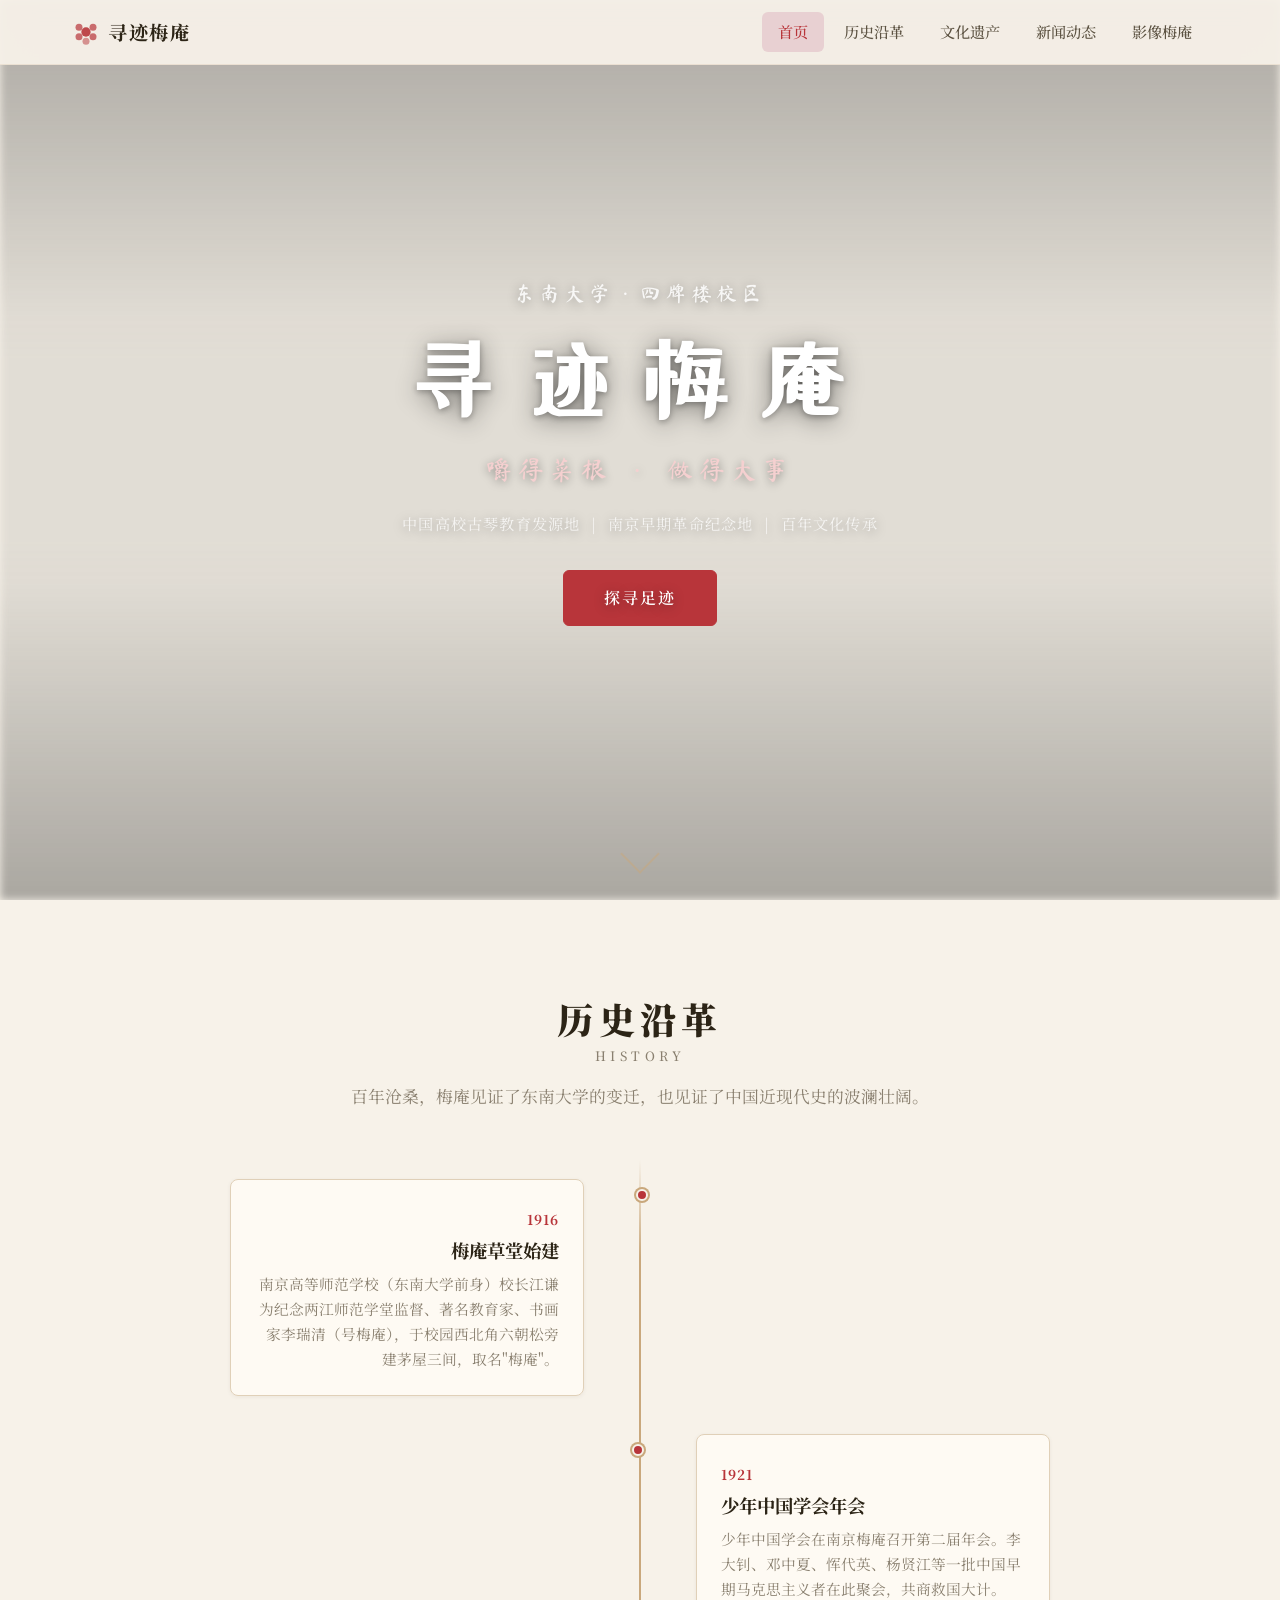
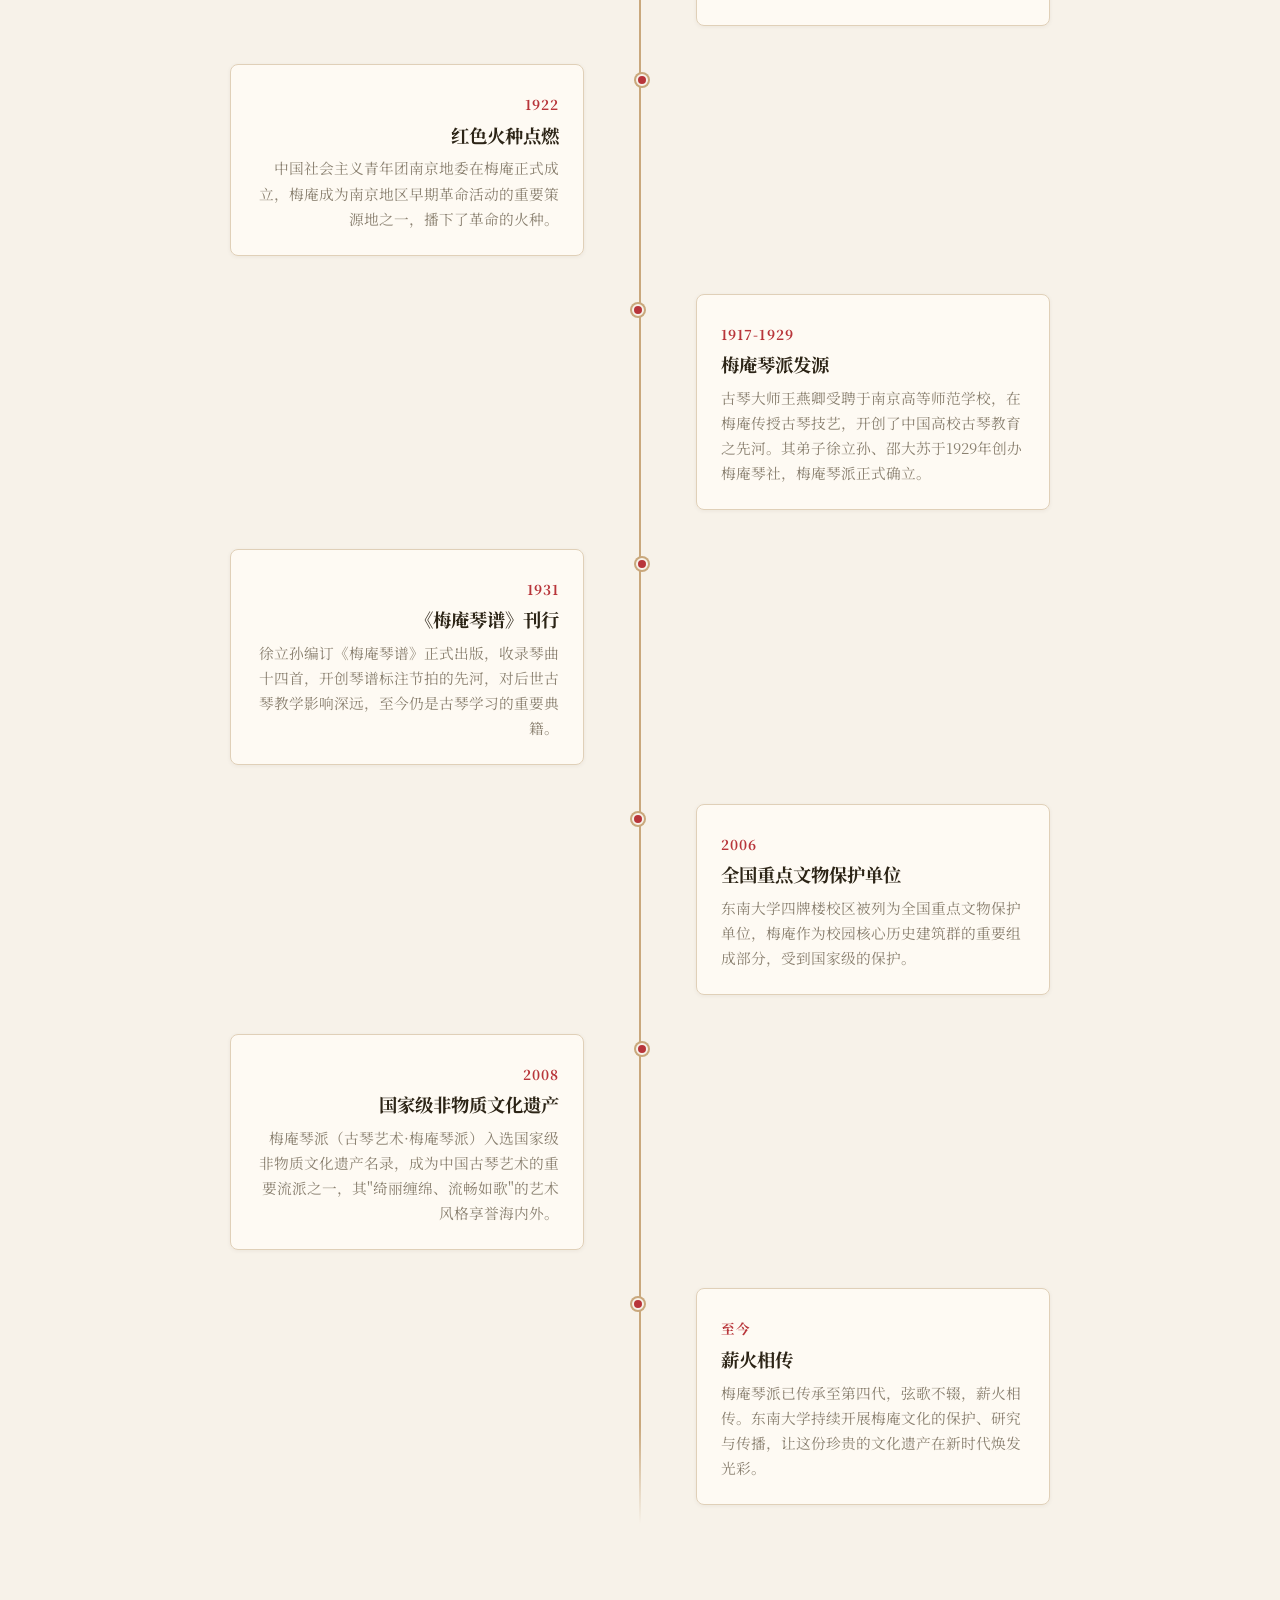
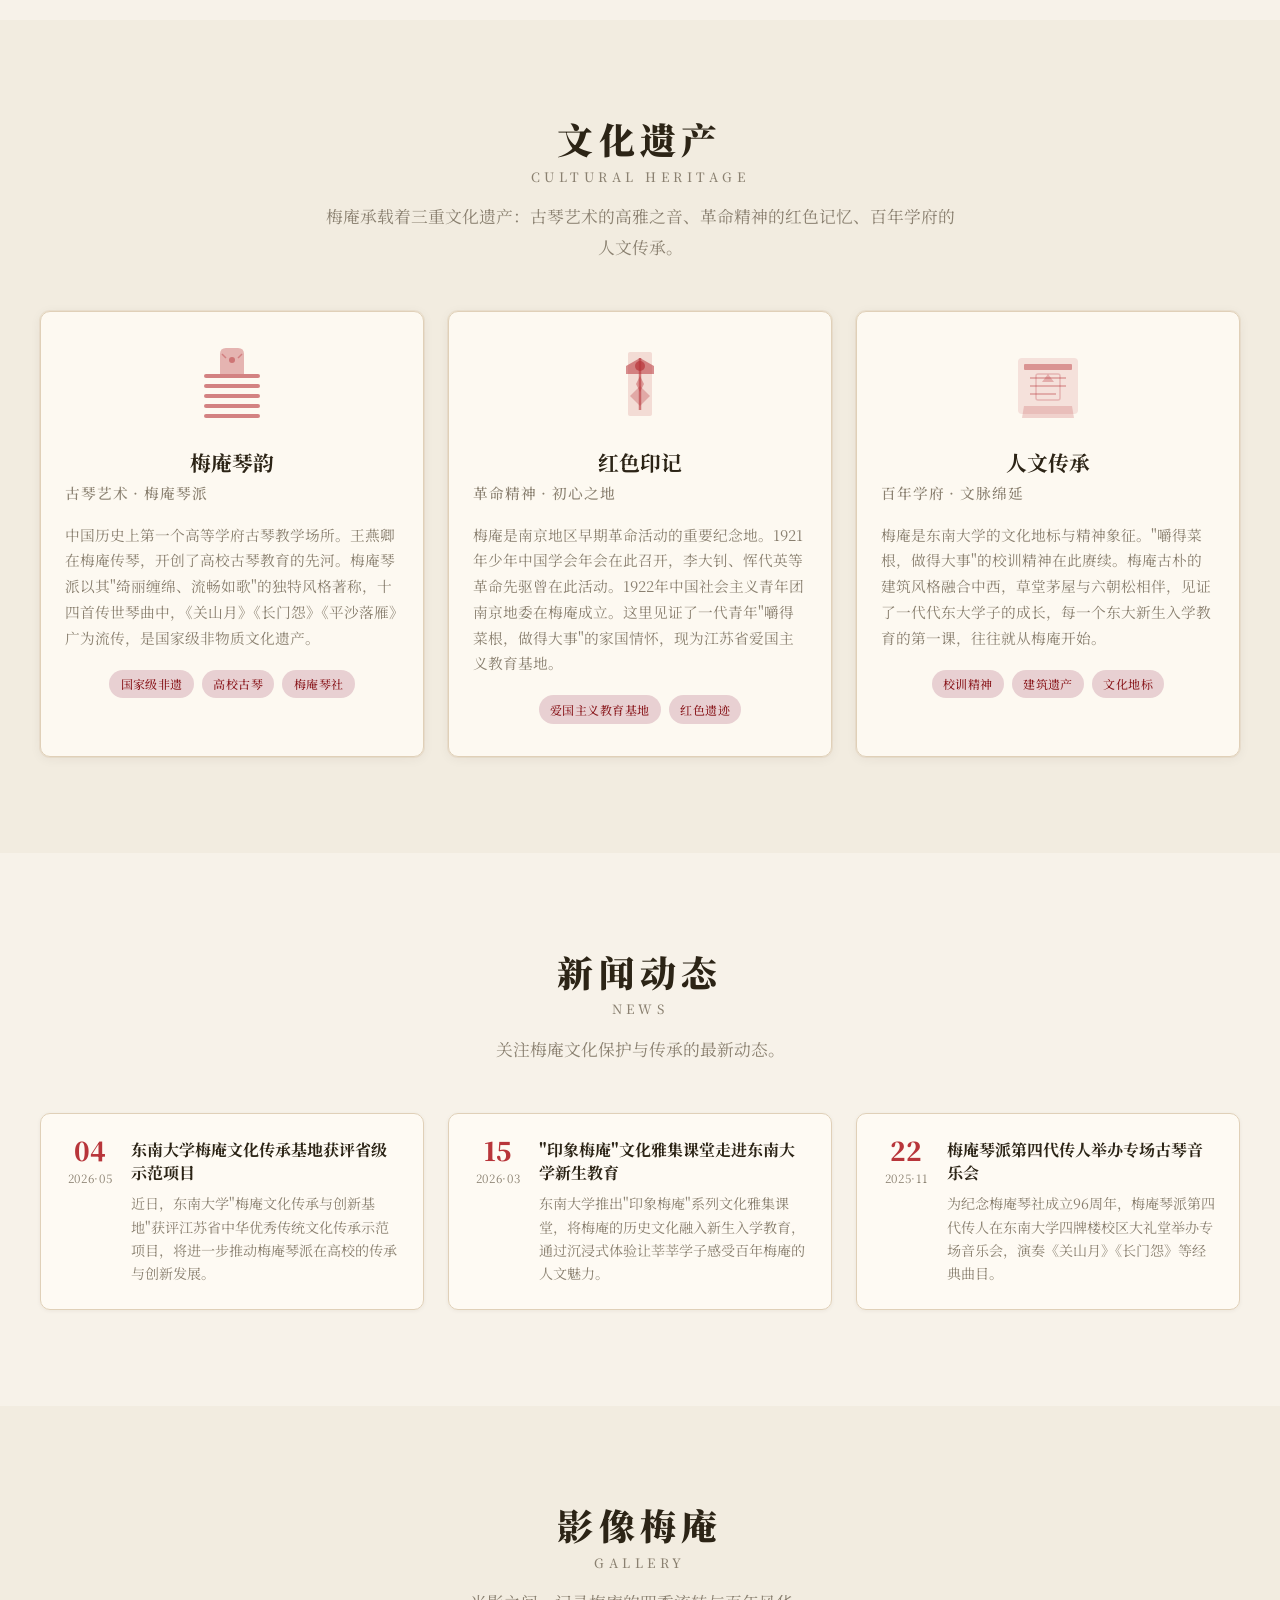
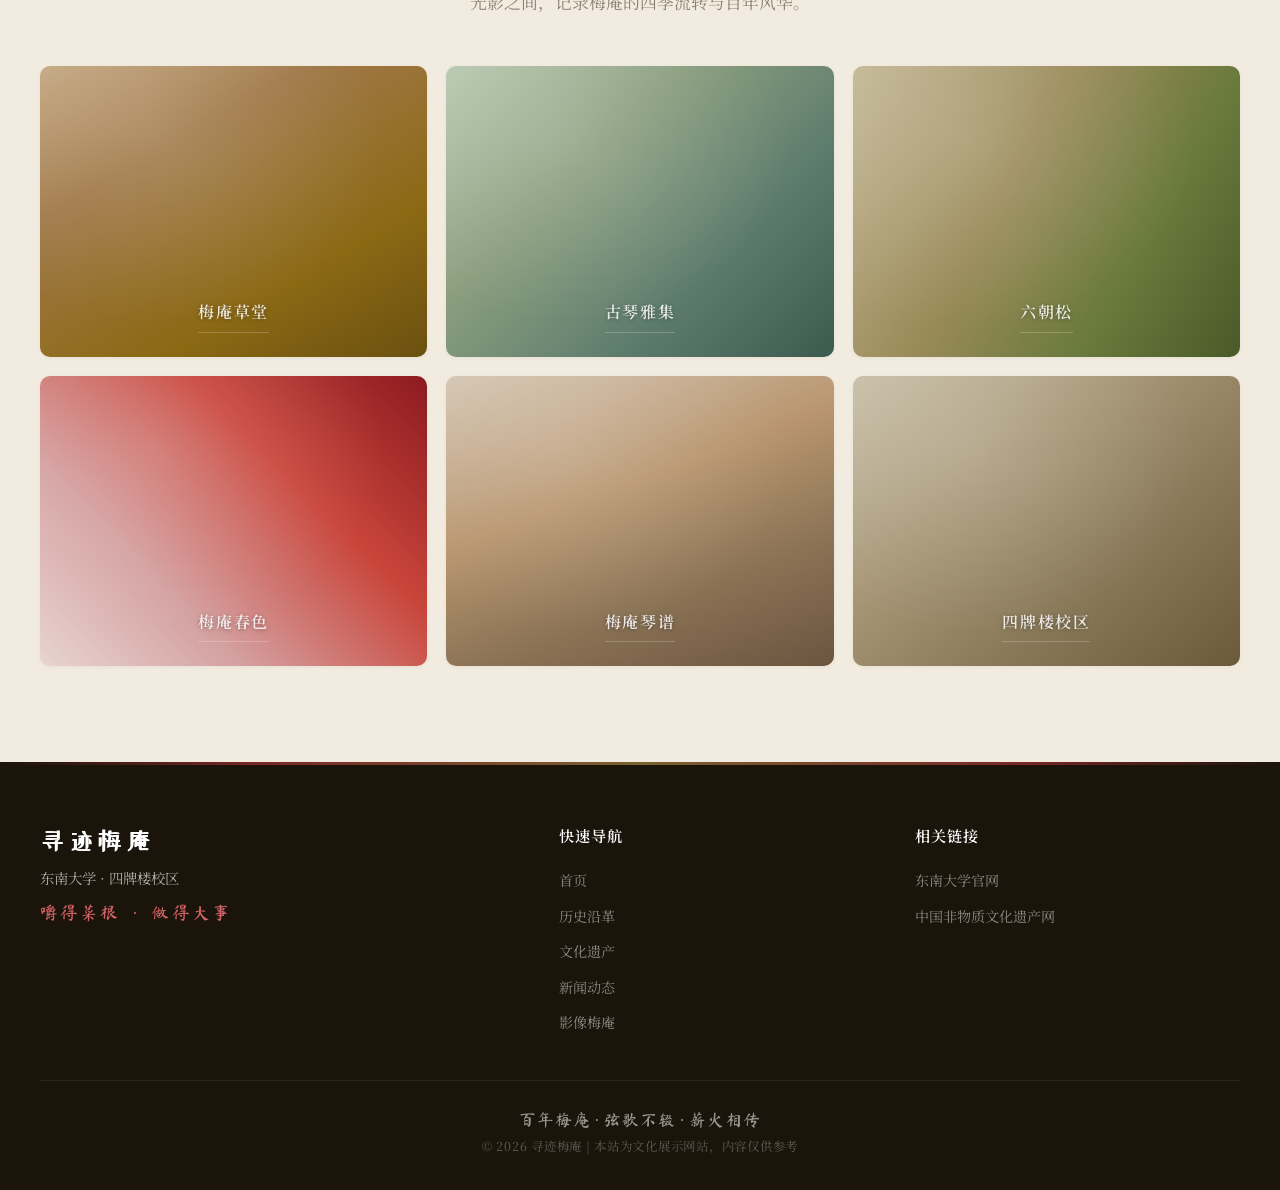
==== commit 23d79ab7: "fix: 标题改白色+暗底光晕，文字不再被背景吞掉" ====
--- a/index.html
+++ b/index.html
@@ -8,7 +8,7 @@
   <link rel="preconnect" href="https://fonts.googleapis.com">
   <link rel="preconnect" href="https://fonts.gstatic.com" crossorigin>
   <link href="https://fonts.googleapis.com/css2?family=Noto+Serif+SC:wght@400;500;700;900&family=ZCOOL+XiaoWei&family=Ma+Shan+Zheng&display=swap" rel="stylesheet">
-  <link rel="stylesheet" href="style.css?v=3">
+  <link rel="stylesheet" href="style.css?v=4">
 </head>
 <body>
 
--- a/style.css
+++ b/style.css
@@ -269,10 +269,16 @@
   inset: 0;
   background:
     linear-gradient(180deg,
-      rgba(247,242,233,0.55) 0%,
-      rgba(247,242,233,0.35) 40%,
-      rgba(247,242,233,0.35) 60%,
-      rgba(247,242,233,0.55) 100%
+      rgba(0,0,0,0.25) 0%,
+      rgba(0,0,0,0.05) 35%,
+      rgba(0,0,0,0.05) 65%,
+      rgba(0,0,0,0.25) 100%
+    ),
+    linear-gradient(180deg,
+      rgba(247,242,233,0.40) 0%,
+      rgba(247,242,233,0.20) 40%,
+      rgba(247,242,233,0.20) 60%,
+      rgba(247,242,233,0.40) 100%
     );
 }
 
@@ -321,12 +327,14 @@
   z-index: 2;
   padding: 0 var(--space-container);
   max-width: 780px;
+  /* 柔和暗底光晕 — 不割裂但提亮文字可读性 */
+  text-shadow: 0 2px 12px rgba(0,0,0,0.35);
 }
 
 .hero-pre {
   font-family: "Ma Shan Zheng", "STKaiti", "KaiTi", cursive;
   font-size: 1.3rem;
-  color: var(--color-ochre);
+  color: rgba(255,255,255,0.85);
   letter-spacing: 0.2em;
   margin-bottom: 0.6rem;
   opacity: 0;
@@ -337,27 +345,28 @@
   font-family: "ZCOOL XiaoWei", "STKaiti", "KaiTi", "Noto Serif SC", serif;
   font-size: clamp(3.5rem, 8vw, 5.5rem);
   font-weight: 900;
-  color: var(--color-ink-dark);
+  color: #fff;
   letter-spacing: 0.3em;
   margin-bottom: 0.6rem;
   opacity: 0;
   animation: fadeUp 0.8s 0.4s forwards;
-  text-shadow: none;
+  text-shadow: 0 4px 24px rgba(0,0,0,0.45), 0 2px 6px rgba(0,0,0,0.3);
 }
 
 .hero-sub {
   font-family: "Ma Shan Zheng", "STKaiti", "KaiTi", cursive;
   font-size: 1.6rem;
-  color: var(--color-plum);
+  color: #f5d0d0;
   letter-spacing: 0.22em;
   margin-bottom: 1rem;
   opacity: 0;
   animation: fadeUp 0.8s 0.6s forwards;
+  text-shadow: 0 2px 10px rgba(0,0,0,0.4);
 }
 
 .hero-desc {
   font-size: 0.95rem;
-  color: var(--color-ink-muted);
+  color: rgba(255,255,255,0.75);
   letter-spacing: 0.08em;
   margin-bottom: 2rem;
   opacity: 0;
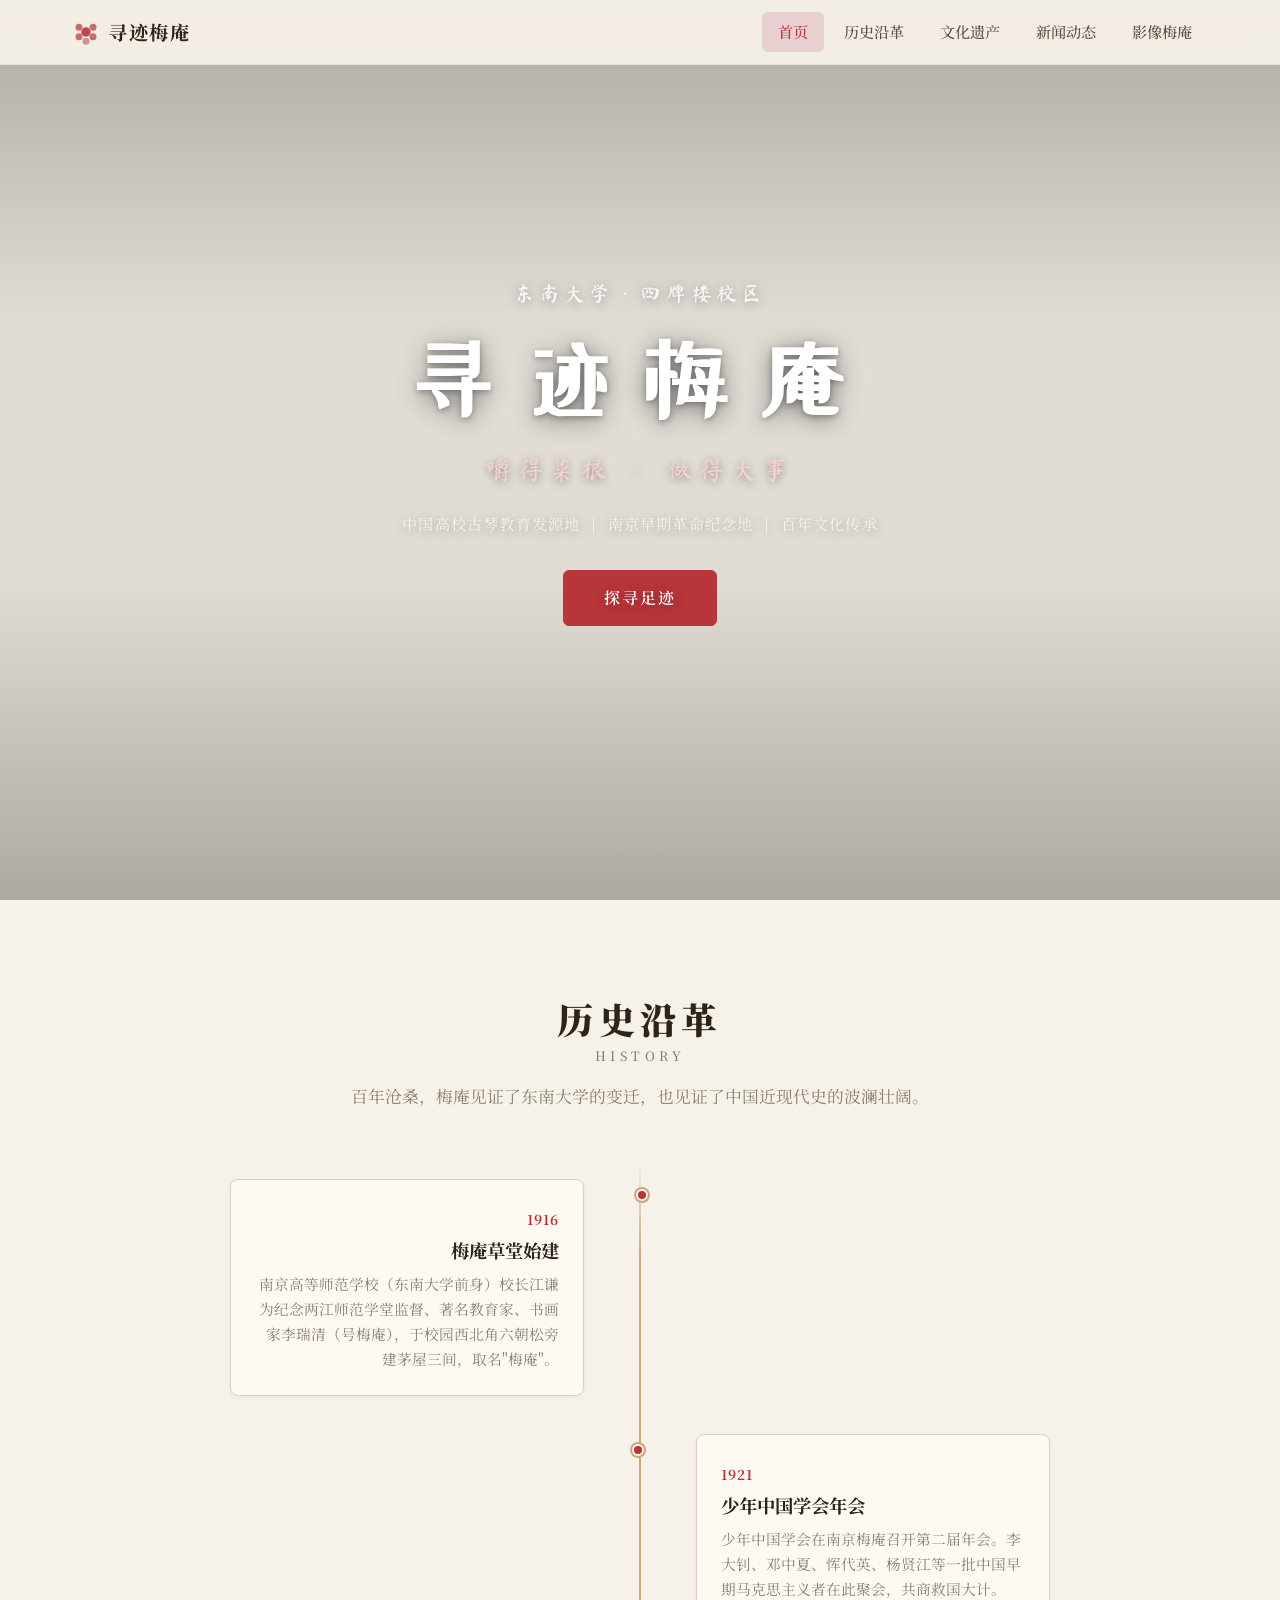
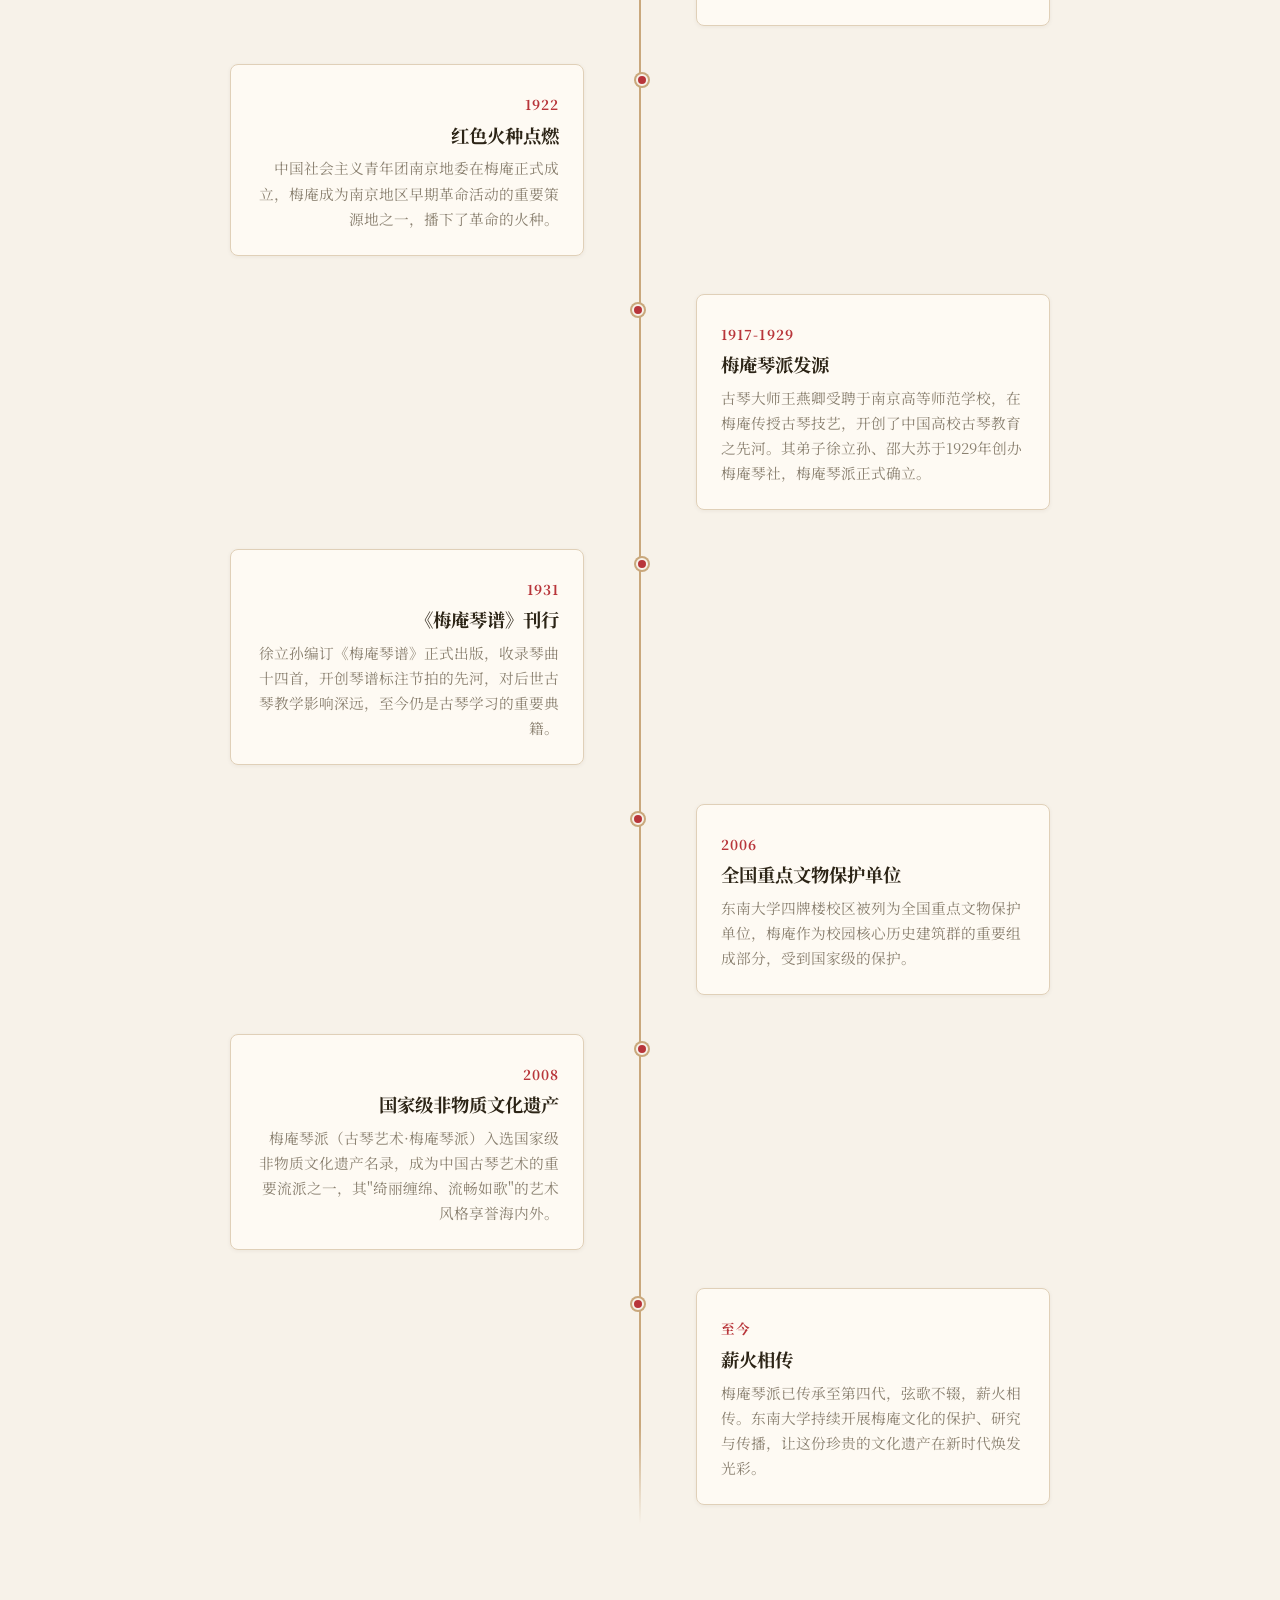
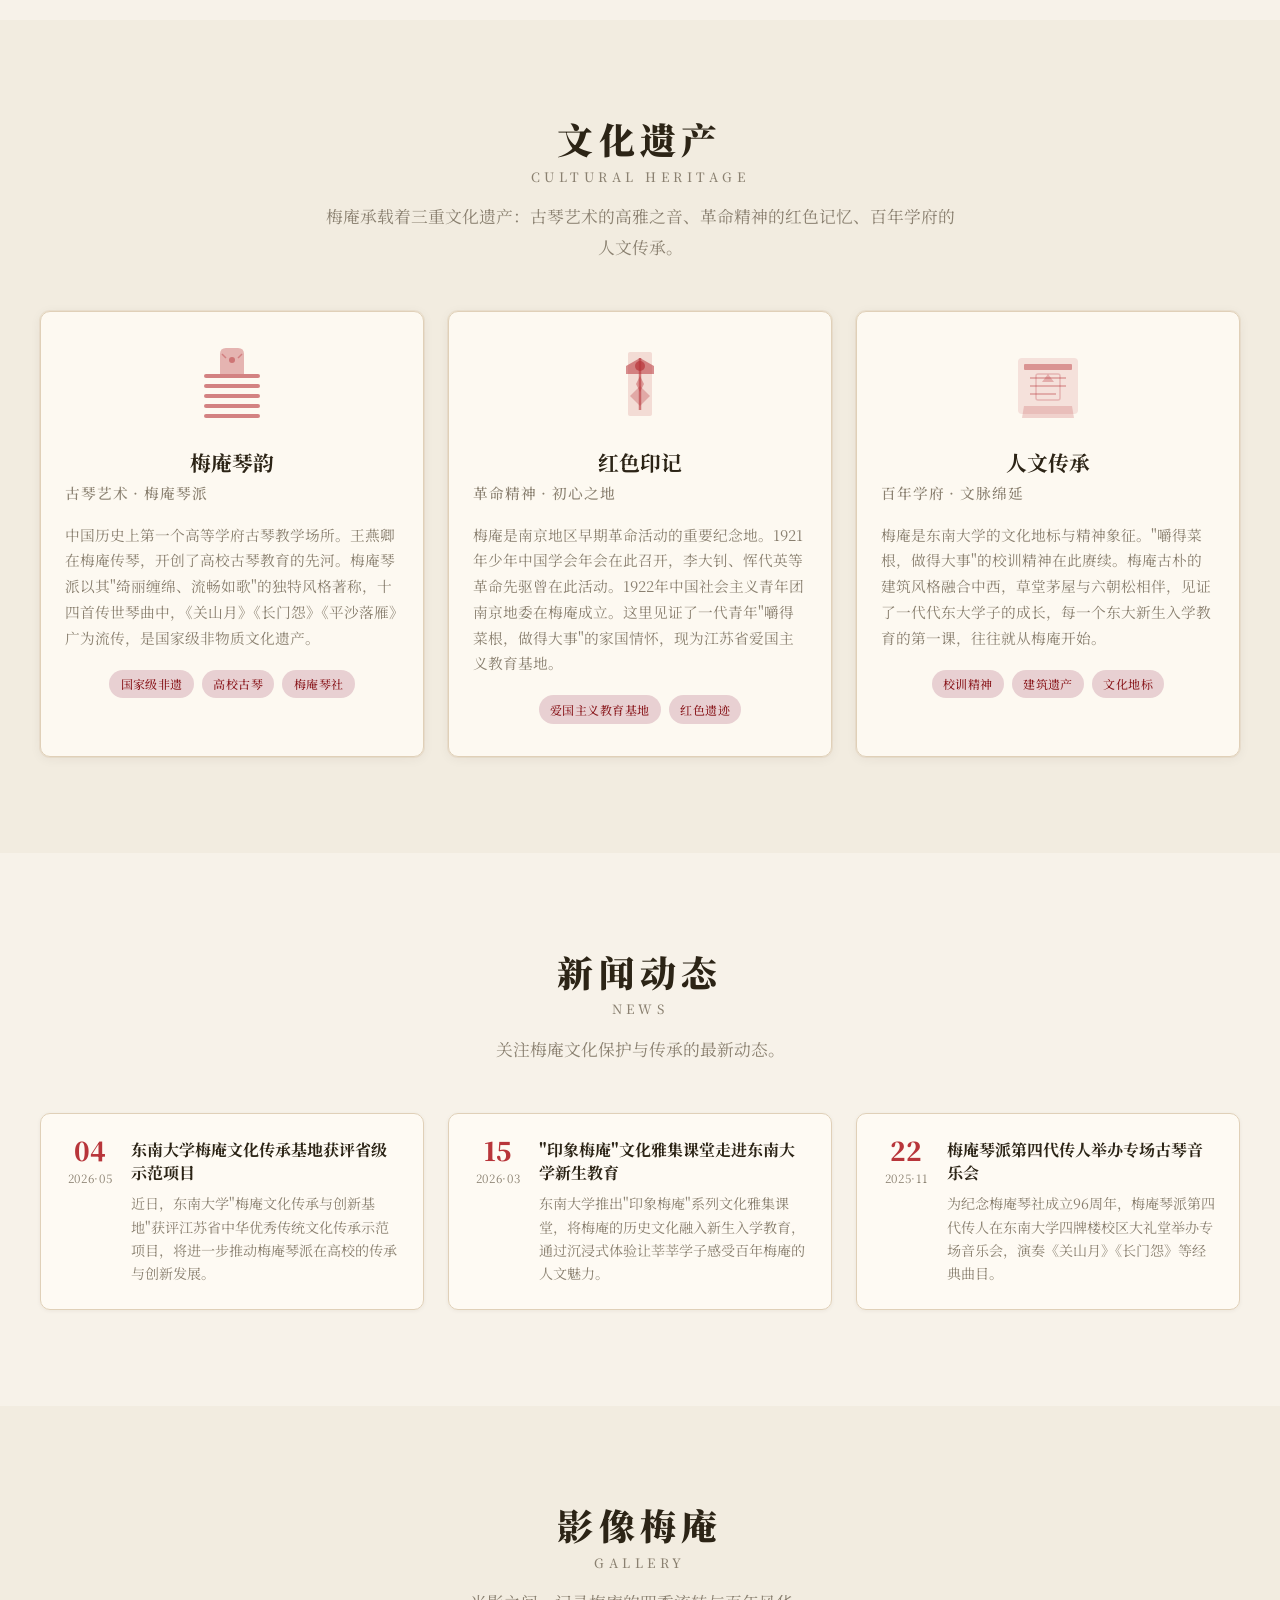
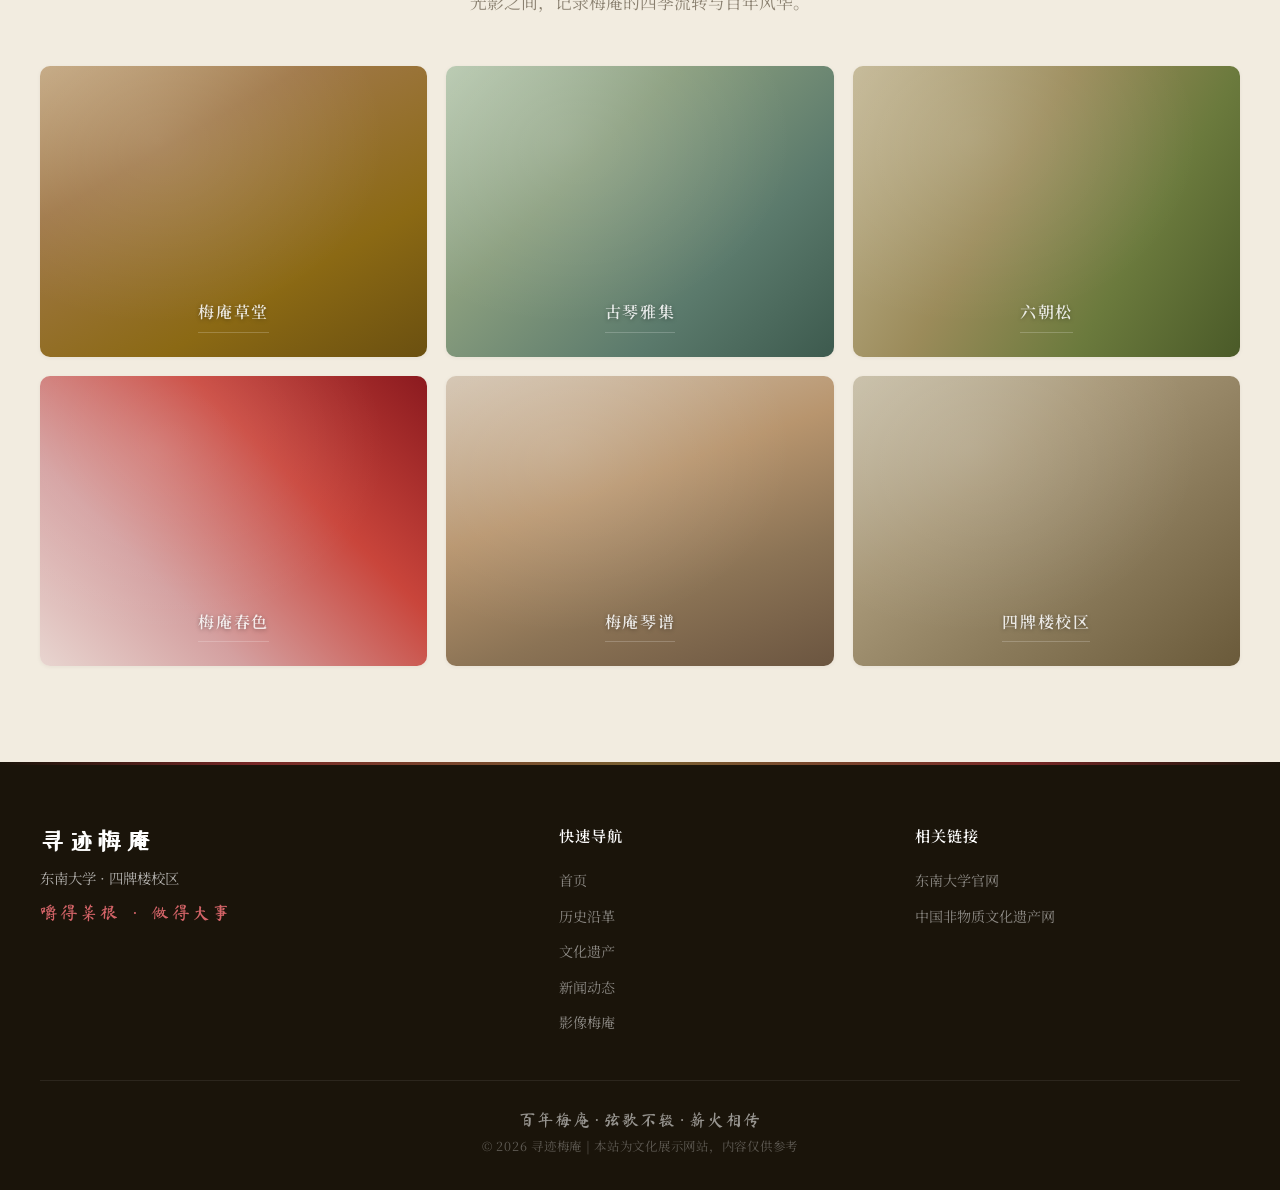
==== commit 1accd126: "refine: 移除平滑滚动和渐现动画，页面直接切换" ====
--- a/index.html
+++ b/index.html
@@ -8,7 +8,7 @@
   <link rel="preconnect" href="https://fonts.googleapis.com">
   <link rel="preconnect" href="https://fonts.gstatic.com" crossorigin>
   <link href="https://fonts.googleapis.com/css2?family=Noto+Serif+SC:wght@400;500;700;900&family=ZCOOL+XiaoWei&family=Ma+Shan+Zheng&display=swap" rel="stylesheet">
-  <link rel="stylesheet" href="style.css?v=4">
+  <link rel="stylesheet" href="style.css?v=5">
 </head>
 <body>
 
--- a/style.css
+++ b/style.css
@@ -65,7 +65,6 @@
 }
 
 html {
-  scroll-behavior: smooth;
   font-size: 16px;
   -webkit-font-smoothing: antialiased;
   -moz-osx-font-smoothing: grayscale;
@@ -140,17 +139,7 @@
   font-size: 1.05rem;
 }
 
-/* ---------- 滚动渐现 ---------- */
-.reveal {
-  opacity: 0;
-  transform: translateY(30px);
-  transition: opacity 0.8s var(--ease-out), transform 0.8s var(--ease-out);
-}
-
-.reveal.revealed {
-  opacity: 1;
-  transform: translateY(0);
-}
+/* ---------- 滚动渐现（已禁用） ---------- */
 
 /* ============================================================
    导航栏
@@ -934,8 +923,6 @@
    减少动画偏好
    ============================================================ */
 @media (prefers-reduced-motion: reduce) {
-  html { scroll-behavior: auto; }
-  .reveal { opacity: 1; transform: none; transition: none; }
   .petal { display: none; }
   .scroll-hint { display: none; }
   *, *::before, *::after { animation-duration: 0.01ms !important; transition-duration: 0.01ms !important; }
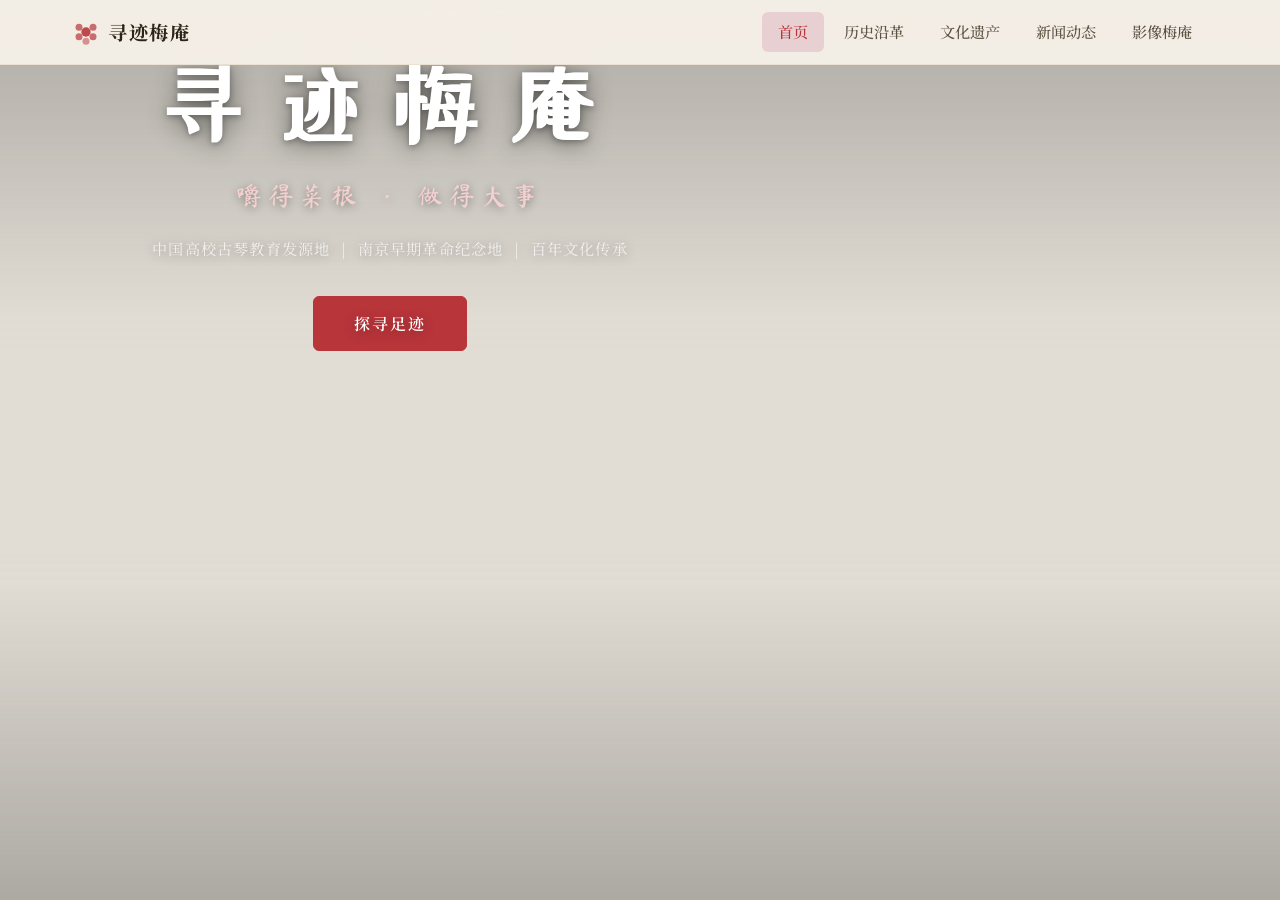
==== commit 5f8965b4: "refactor: 改为分页系统，页面只能通过导航切换，不能滚动过渡" ====
--- a/index.html
+++ b/index.html
@@ -8,14 +8,14 @@
   <link rel="preconnect" href="https://fonts.googleapis.com">
   <link rel="preconnect" href="https://fonts.gstatic.com" crossorigin>
   <link href="https://fonts.googleapis.com/css2?family=Noto+Serif+SC:wght@400;500;700;900&family=ZCOOL+XiaoWei&family=Ma+Shan+Zheng&display=swap" rel="stylesheet">
-  <link rel="stylesheet" href="style.css?v=5">
+  <link rel="stylesheet" href="style.css?v=6">
 </head>
 <body>
 
   <!-- ========== 导航栏 ========== -->
   <header class="nav" id="navbar">
     <div class="nav-inner">
-      <a href="#hero" class="nav-logo">
+      <a href="#" class="nav-logo" data-page="page-hero">
         <svg class="plum-icon" viewBox="0 0 24 24" width="28" height="28">
           <circle cx="12" cy="12" r="4" fill="currentColor" opacity="0.9"/>
           <circle cx="18" cy="8" r="3" fill="currentColor" opacity="0.7"/>
@@ -27,11 +27,11 @@
         <span>寻迹梅庵</span>
       </a>
       <nav class="nav-links" id="navLinks">
-        <a href="#hero" class="active">首页</a>
-        <a href="#history">历史沿革</a>
-        <a href="#heritage">文化遗产</a>
-        <a href="#news">新闻动态</a>
-        <a href="#gallery">影像梅庵</a>
+        <a href="#" data-page="page-hero" class="active">首页</a>
+        <a href="#" data-page="page-history">历史沿革</a>
+        <a href="#" data-page="page-heritage">文化遗产</a>
+        <a href="#" data-page="page-news">新闻动态</a>
+        <a href="#" data-page="page-gallery">影像梅庵</a>
       </nav>
       <button class="hamburger" id="hamburger" aria-label="菜单">
         <span></span><span></span><span></span>
@@ -41,10 +41,11 @@
 
   <main>
 
-    <!-- ========== HERO 大屏 ========== -->
-    <section class="hero" id="hero">
+    <!-- ================================================================
+         PAGE 0: 首页 HERO
+         ================================================================ -->
+    <section class="hero page page-hero active" id="page-hero">
       <div class="hero-bg"></div>
-      <!-- 飘落花瓣 -->
       <div class="petals" aria-hidden="true">
         <span class="petal p1"></span><span class="petal p2"></span><span class="petal p3"></span>
         <span class="petal p4"></span><span class="petal p5"></span><span class="petal p6"></span>
@@ -55,281 +56,281 @@
         <h1 class="hero-title">寻迹梅庵</h1>
         <p class="hero-sub">嚼得菜根 &nbsp;·&nbsp; 做得大事</p>
         <p class="hero-desc">中国高校古琴教育发源地 &nbsp;|&nbsp; 南京早期革命纪念地 &nbsp;|&nbsp; 百年文化传承</p>
-        <a href="#history" class="hero-cta">探寻足迹</a>
-      </div>
-      <div class="scroll-hint">
-        <span></span>
+        <a href="#" class="hero-cta" data-page="page-history">探寻足迹</a>
       </div>
     </section>
 
-    <!-- ========== 历史沿革 ========== -->
-    <section class="section" id="history">
-      <div class="container">
-        <h2 class="section-title reveal">
-          <span class="title-cn">历史沿革</span>
-          <span class="title-en">HISTORY</span>
-        </h2>
-        <p class="section-intro reveal">百年沧桑，梅庵见证了东南大学的变迁，也见证了中国近现代史的波澜壮阔。</p>
-
-        <div class="timeline">
-          <div class="timeline-line"></div>
-
-          <div class="timeline-event left reveal">
-            <div class="timeline-card">
-              <span class="timeline-year">1916</span>
-              <h3>梅庵草堂始建</h3>
-              <p>南京高等师范学校（东南大学前身）校长江谦为纪念两江师范学堂监督、著名教育家、书画家李瑞清（号梅庵），于校园西北角六朝松旁建茅屋三间，取名"梅庵"。</p>
-            </div>
-          </div>
-
-          <div class="timeline-event right reveal">
-            <div class="timeline-card">
-              <span class="timeline-year">1921</span>
-              <h3>少年中国学会年会</h3>
-              <p>少年中国学会在南京梅庵召开第二届年会。李大钊、邓中夏、恽代英、杨贤江等一批中国早期马克思主义者在此聚会，共商救国大计。</p>
-            </div>
-          </div>
-
-          <div class="timeline-event left reveal">
-            <div class="timeline-card">
-              <span class="timeline-year">1922</span>
-              <h3>红色火种点燃</h3>
-              <p>中国社会主义青年团南京地委在梅庵正式成立，梅庵成为南京地区早期革命活动的重要策源地之一，播下了革命的火种。</p>
-            </div>
-          </div>
-
-          <div class="timeline-event right reveal">
-            <div class="timeline-card">
-              <span class="timeline-year">1917-1929</span>
-              <h3>梅庵琴派发源</h3>
-              <p>古琴大师王燕卿受聘于南京高等师范学校，在梅庵传授古琴技艺，开创了中国高校古琴教育之先河。其弟子徐立孙、邵大苏于1929年创办梅庵琴社，梅庵琴派正式确立。</p>
-            </div>
-          </div>
-
-          <div class="timeline-event left reveal">
-            <div class="timeline-card">
-              <span class="timeline-year">1931</span>
-              <h3>《梅庵琴谱》刊行</h3>
-              <p>徐立孙编订《梅庵琴谱》正式出版，收录琴曲十四首，开创琴谱标注节拍的先河，对后世古琴教学影响深远，至今仍是古琴学习的重要典籍。</p>
-            </div>
-          </div>
-
-          <div class="timeline-event right reveal">
-            <div class="timeline-card">
-              <span class="timeline-year">2006</span>
-              <h3>全国重点文物保护单位</h3>
-              <p>东南大学四牌楼校区被列为全国重点文物保护单位，梅庵作为校园核心历史建筑群的重要组成部分，受到国家级的保护。</p>
-            </div>
-          </div>
-
-          <div class="timeline-event left reveal">
-            <div class="timeline-card">
-              <span class="timeline-year">2008</span>
-              <h3>国家级非物质文化遗产</h3>
-              <p>梅庵琴派（古琴艺术·梅庵琴派）入选国家级非物质文化遗产名录，成为中国古琴艺术的重要流派之一，其"绮丽缠绵、流畅如歌"的艺术风格享誉海内外。</p>
-            </div>
-          </div>
-
-          <div class="timeline-event right reveal">
-            <div class="timeline-card">
-              <span class="timeline-year">至今</span>
-              <h3>薪火相传</h3>
-              <p>梅庵琴派已传承至第四代，弦歌不辍，薪火相传。东南大学持续开展梅庵文化的保护、研究与传播，让这份珍贵的文化遗产在新时代焕发光彩。</p>
-            </div>
-          </div>
-        </div>
-      </div>
-    </section>
-
-    <!-- ========== 文化遗产（三卡片） ========== -->
-    <section class="section section-alt" id="heritage">
-      <div class="container">
-        <h2 class="section-title reveal">
-          <span class="title-cn">文化遗产</span>
-          <span class="title-en">CULTURAL HERITAGE</span>
-        </h2>
-        <p class="section-intro reveal">梅庵承载着三重文化遗产：古琴艺术的高雅之音、革命精神的红色记忆、百年学府的人文传承。</p>
-
-        <div class="heritage-cards">
-          <div class="heritage-card reveal" style="--delay: 0">
-            <div class="card-icon">
-              <svg viewBox="0 0 80 80" width="80" height="80">
-                <rect x="12" y="30" width="56" height="4" rx="2" fill="currentColor" opacity="0.6"/>
-                <rect x="12" y="40" width="56" height="4" rx="2" fill="currentColor" opacity="0.6"/>
-                <rect x="12" y="50" width="56" height="4" rx="2" fill="currentColor" opacity="0.6"/>
-                <rect x="12" y="60" width="56" height="4" rx="2" fill="currentColor" opacity="0.6"/>
-                <rect x="12" y="70" width="56" height="4" rx="2" fill="currentColor" opacity="0.6"/>
-                <path d="M28 30 L28 10 Q28 4 34 4 L46 4 Q52 4 52 10 L52 30" fill="currentColor" opacity="0.35"/>
-                <circle cx="40" cy="16" r="3" fill="currentColor" opacity="0.5"/>
-                <line x1="34" y1="14" x2="30" y2="10" stroke="currentColor" stroke-width="1.5" opacity="0.4"/>
-                <line x1="46" y1="14" x2="50" y2="10" stroke="currentColor" stroke-width="1.5" opacity="0.4"/>
-              </svg>
-            </div>
-            <h3>梅庵琴韵</h3>
-            <p class="card-subtitle">古琴艺术 · 梅庵琴派</p>
-            <p>中国历史上第一个高等学府古琴教学场所。王燕卿在梅庵传琴，开创了高校古琴教育的先河。梅庵琴派以其"绮丽缠绵、流畅如歌"的独特风格著称，十四首传世琴曲中，《关山月》《长门怨》《平沙落雁》广为流传，是国家级非物质文化遗产。</p>
-            <div class="card-tags">
-              <span>国家级非遗</span><span>高校古琴</span><span>梅庵琴社</span>
-            </div>
-          </div>
-
-          <div class="heritage-card reveal" style="--delay: 0.15">
-            <div class="card-icon">
-              <svg viewBox="0 0 80 80" width="80" height="80">
-                <rect x="28" y="8" width="24" height="64" rx="2" fill="currentColor" opacity="0.15"/>
-                <line x1="40" y1="14" x2="40" y2="66" stroke="currentColor" stroke-width="2.5" opacity="0.6"/>
-                <path d="M26 22 L40 14 L54 22 L54 30 L26 30 Z" fill="currentColor" opacity="0.55"/>
-                <circle cx="40" cy="22" r="5" fill="currentColor" opacity="0.7"/>
-                <path d="M36 40 L40 32 L44 40 L40 48 Z" fill="currentColor" opacity="0.4"/>
-                <path d="M30 52 L40 42 L50 52 L40 62 Z" fill="currentColor" opacity="0.3"/>
-              </svg>
-            </div>
-            <h3>红色印记</h3>
-            <p class="card-subtitle">革命精神 · 初心之地</p>
-            <p>梅庵是南京地区早期革命活动的重要纪念地。1921年少年中国学会年会在此召开，李大钊、恽代英等革命先驱曾在此活动。1922年中国社会主义青年团南京地委在梅庵成立。这里见证了一代青年"嚼得菜根，做得大事"的家国情怀，现为江苏省爱国主义教育基地。</p>
-            <div class="card-tags">
-              <span>爱国主义教育基地</span><span>红色遗迹</span>
-            </div>
-          </div>
-
-          <div class="heritage-card reveal" style="--delay: 0.3">
-            <div class="card-icon">
-              <svg viewBox="0 0 80 80" width="80" height="80">
-                <rect x="10" y="14" width="60" height="56" rx="4" fill="currentColor" opacity="0.12"/>
-                <rect x="16" y="20" width="48" height="6" rx="1" fill="currentColor" opacity="0.45"/>
-                <line x1="22" y1="34" x2="58" y2="34" stroke="currentColor" stroke-width="2" opacity="0.3"/>
-                <line x1="22" y1="42" x2="58" y2="42" stroke="currentColor" stroke-width="2" opacity="0.3"/>
-                <line x1="22" y1="50" x2="48" y2="50" stroke="currentColor" stroke-width="2" opacity="0.3"/>
-                <path d="M16 62 L14 74 L66 74 L64 62" fill="currentColor" opacity="0.2"/>
-                <rect x="28" y="30" width="24" height="26" rx="2" stroke="currentColor" stroke-width="1.5" fill="none" opacity="0.25"/>
-                <path d="M34 38 L40 30 L46 38" fill="currentColor" opacity="0.3"/>
-              </svg>
-            </div>
-            <h3>人文传承</h3>
-            <p class="card-subtitle">百年学府 · 文脉绵延</p>
-            <p>梅庵是东南大学的文化地标与精神象征。"嚼得菜根，做得大事"的校训精神在此赓续。梅庵古朴的建筑风格融合中西，草堂茅屋与六朝松相伴，见证了一代代东大学子的成长，每一个东大新生入学教育的第一课，往往就从梅庵开始。</p>
-            <div class="card-tags">
-              <span>校训精神</span><span>建筑遗产</span><span>文化地标</span>
-            </div>
-          </div>
-        </div>
-      </div>
-    </section>
-
-    <!-- ========== 新闻动态 ========== -->
-    <section class="section" id="news">
-      <div class="container">
-        <h2 class="section-title reveal">
-          <span class="title-cn">新闻动态</span>
-          <span class="title-en">NEWS</span>
-        </h2>
-        <p class="section-intro reveal">关注梅庵文化保护与传承的最新动态。</p>
-
-        <div class="news-grid">
-          <article class="news-card reveal">
-            <div class="news-date"><span class="news-day">04</span><span class="news-mon">2026·05</span></div>
-            <div class="news-body">
-              <h3>东南大学梅庵文化传承基地获评省级示范项目</h3>
-              <p>近日，东南大学"梅庵文化传承与创新基地"获评江苏省中华优秀传统文化传承示范项目，将进一步推动梅庵琴派在高校的传承与创新发展。</p>
-            </div>
-          </article>
-
-          <article class="news-card reveal">
-            <div class="news-date"><span class="news-day">15</span><span class="news-mon">2026·03</span></div>
-            <div class="news-body">
-              <h3>"印象梅庵"文化雅集课堂走进东南大学新生教育</h3>
-              <p>东南大学推出"印象梅庵"系列文化雅集课堂，将梅庵的历史文化融入新生入学教育，通过沉浸式体验让莘莘学子感受百年梅庵的人文魅力。</p>
-            </div>
-          </article>
-
-          <article class="news-card reveal">
-            <div class="news-date"><span class="news-day">22</span><span class="news-mon">2025·11</span></div>
-            <div class="news-body">
-              <h3>梅庵琴派第四代传人举办专场古琴音乐会</h3>
-              <p>为纪念梅庵琴社成立96周年，梅庵琴派第四代传人在东南大学四牌楼校区大礼堂举办专场音乐会，演奏《关山月》《长门怨》等经典曲目。</p>
-            </div>
-          </article>
-        </div>
-      </div>
-    </section>
-
-    <!-- ========== 影像梅庵 ========== -->
-    <section class="section section-alt" id="gallery">
-      <div class="container">
-        <h2 class="section-title reveal">
-          <span class="title-cn">影像梅庵</span>
-          <span class="title-en">GALLERY</span>
-        </h2>
-        <p class="section-intro reveal">光影之间，记录梅庵的四季流转与百年风华。</p>
-
-        <div class="gallery-grid">
-          <!-- 6 张占位图：CSS 渐变模拟 -->
-          <div class="gallery-item reveal" data-caption="梅庵草堂 — 六朝松旁的百年建筑">
-            <div class="gallery-img g-img-1">
-              <span class="gallery-label">梅庵草堂</span>
-            </div>
-          </div>
-          <div class="gallery-item reveal" data-caption="古琴雅集 — 梅庵琴派传承人演奏">
-            <div class="gallery-img g-img-2">
-              <span class="gallery-label">古琴雅集</span>
-            </div>
-          </div>
-          <div class="gallery-item reveal" data-caption="六朝松 — 与梅庵相伴千年的古树">
-            <div class="gallery-img g-img-3">
-              <span class="gallery-label">六朝松</span>
-            </div>
-          </div>
-          <div class="gallery-item reveal" data-caption="梅庵春色 — 梅花盛开时节">
-            <div class="gallery-img g-img-4">
-              <span class="gallery-label">梅庵春色</span>
-            </div>
-          </div>
-          <div class="gallery-item reveal" data-caption="梅庵琴谱 — 1931年徐立孙编订">
-            <div class="gallery-img g-img-5">
-              <span class="gallery-label">梅庵琴谱</span>
-            </div>
-          </div>
-          <div class="gallery-item reveal" data-caption="四牌楼校区 — 全国重点文物保护单位">
-            <div class="gallery-img g-img-6">
-              <span class="gallery-label">四牌楼校区</span>
-            </div>
-          </div>
-        </div>
-      </div>
-    </section>
+    <!-- ================================================================
+         PAGE 1: 历史沿革
+         ================================================================ -->
+    <div class="page" id="page-history">
+      <section class="section">
+        <div class="container">
+          <h2 class="section-title">
+            <span class="title-cn">历史沿革</span>
+            <span class="title-en">HISTORY</span>
+          </h2>
+          <p class="section-intro">百年沧桑，梅庵见证了东南大学的变迁，也见证了中国近现代史的波澜壮阔。</p>
+
+          <div class="timeline">
+            <div class="timeline-line"></div>
+
+            <div class="timeline-event left">
+              <div class="timeline-card">
+                <span class="timeline-year">1916</span>
+                <h3>梅庵草堂始建</h3>
+                <p>南京高等师范学校（东南大学前身）校长江谦为纪念两江师范学堂监督、著名教育家、书画家李瑞清（号梅庵），于校园西北角六朝松旁建茅屋三间，取名"梅庵"。</p>
+              </div>
+            </div>
+
+            <div class="timeline-event right">
+              <div class="timeline-card">
+                <span class="timeline-year">1921</span>
+                <h3>少年中国学会年会</h3>
+                <p>少年中国学会在南京梅庵召开第二届年会。李大钊、邓中夏、恽代英、杨贤江等一批中国早期马克思主义者在此聚会，共商救国大计。</p>
+              </div>
+            </div>
+
+            <div class="timeline-event left">
+              <div class="timeline-card">
+                <span class="timeline-year">1922</span>
+                <h3>红色火种点燃</h3>
+                <p>中国社会主义青年团南京地委在梅庵正式成立，梅庵成为南京地区早期革命活动的重要策源地之一，播下了革命的火种。</p>
+              </div>
+            </div>
+
+            <div class="timeline-event right">
+              <div class="timeline-card">
+                <span class="timeline-year">1917-1929</span>
+                <h3>梅庵琴派发源</h3>
+                <p>古琴大师王燕卿受聘于南京高等师范学校，在梅庵传授古琴技艺，开创了中国高校古琴教育之先河。其弟子徐立孙、邵大苏于1929年创办梅庵琴社，梅庵琴派正式确立。</p>
+              </div>
+            </div>
+
+            <div class="timeline-event left">
+              <div class="timeline-card">
+                <span class="timeline-year">1931</span>
+                <h3>《梅庵琴谱》刊行</h3>
+                <p>徐立孙编订《梅庵琴谱》正式出版，收录琴曲十四首，开创琴谱标注节拍的先河，对后世古琴教学影响深远，至今仍是古琴学习的重要典籍。</p>
+              </div>
+            </div>
+
+            <div class="timeline-event right">
+              <div class="timeline-card">
+                <span class="timeline-year">2006</span>
+                <h3>全国重点文物保护单位</h3>
+                <p>东南大学四牌楼校区被列为全国重点文物保护单位，梅庵作为校园核心历史建筑群的重要组成部分，受到国家级的保护。</p>
+              </div>
+            </div>
+
+            <div class="timeline-event left">
+              <div class="timeline-card">
+                <span class="timeline-year">2008</span>
+                <h3>国家级非物质文化遗产</h3>
+                <p>梅庵琴派（古琴艺术·梅庵琴派）入选国家级非物质文化遗产名录，成为中国古琴艺术的重要流派之一，其"绮丽缠绵、流畅如歌"的艺术风格享誉海内外。</p>
+              </div>
+            </div>
+
+            <div class="timeline-event right">
+              <div class="timeline-card">
+                <span class="timeline-year">至今</span>
+                <h3>薪火相传</h3>
+                <p>梅庵琴派已传承至第四代，弦歌不辍，薪火相传。东南大学持续开展梅庵文化的保护、研究与传播，让这份珍贵的文化遗产在新时代焕发光彩。</p>
+              </div>
+            </div>
+          </div>
+        </div>
+      </section>
+    </div>
+
+    <!-- ================================================================
+         PAGE 2: 文化遗产
+         ================================================================ -->
+    <div class="page" id="page-heritage">
+      <section class="section section-alt">
+        <div class="container">
+          <h2 class="section-title">
+            <span class="title-cn">文化遗产</span>
+            <span class="title-en">CULTURAL HERITAGE</span>
+          </h2>
+          <p class="section-intro">梅庵承载着三重文化遗产：古琴艺术的高雅之音、革命精神的红色记忆、百年学府的人文传承。</p>
+
+          <div class="heritage-cards">
+            <div class="heritage-card">
+              <div class="card-icon">
+                <svg viewBox="0 0 80 80" width="80" height="80">
+                  <rect x="12" y="30" width="56" height="4" rx="2" fill="currentColor" opacity="0.6"/>
+                  <rect x="12" y="40" width="56" height="4" rx="2" fill="currentColor" opacity="0.6"/>
+                  <rect x="12" y="50" width="56" height="4" rx="2" fill="currentColor" opacity="0.6"/>
+                  <rect x="12" y="60" width="56" height="4" rx="2" fill="currentColor" opacity="0.6"/>
+                  <rect x="12" y="70" width="56" height="4" rx="2" fill="currentColor" opacity="0.6"/>
+                  <path d="M28 30 L28 10 Q28 4 34 4 L46 4 Q52 4 52 10 L52 30" fill="currentColor" opacity="0.35"/>
+                  <circle cx="40" cy="16" r="3" fill="currentColor" opacity="0.5"/>
+                  <line x1="34" y1="14" x2="30" y2="10" stroke="currentColor" stroke-width="1.5" opacity="0.4"/>
+                  <line x1="46" y1="14" x2="50" y2="10" stroke="currentColor" stroke-width="1.5" opacity="0.4"/>
+                </svg>
+              </div>
+              <h3>梅庵琴韵</h3>
+              <p class="card-subtitle">古琴艺术 · 梅庵琴派</p>
+              <p>中国历史上第一个高等学府古琴教学场所。王燕卿在梅庵传琴，开创了高校古琴教育的先河。梅庵琴派以其"绮丽缠绵、流畅如歌"的独特风格著称，十四首传世琴曲中，《关山月》《长门怨》《平沙落雁》广为流传，是国家级非物质文化遗产。</p>
+              <div class="card-tags">
+                <span>国家级非遗</span><span>高校古琴</span><span>梅庵琴社</span>
+              </div>
+            </div>
+
+            <div class="heritage-card">
+              <div class="card-icon">
+                <svg viewBox="0 0 80 80" width="80" height="80">
+                  <rect x="28" y="8" width="24" height="64" rx="2" fill="currentColor" opacity="0.15"/>
+                  <line x1="40" y1="14" x2="40" y2="66" stroke="currentColor" stroke-width="2.5" opacity="0.6"/>
+                  <path d="M26 22 L40 14 L54 22 L54 30 L26 30 Z" fill="currentColor" opacity="0.55"/>
+                  <circle cx="40" cy="22" r="5" fill="currentColor" opacity="0.7"/>
+                  <path d="M36 40 L40 32 L44 40 L40 48 Z" fill="currentColor" opacity="0.4"/>
+                  <path d="M30 52 L40 42 L50 52 L40 62 Z" fill="currentColor" opacity="0.3"/>
+                </svg>
+              </div>
+              <h3>红色印记</h3>
+              <p class="card-subtitle">革命精神 · 初心之地</p>
+              <p>梅庵是南京地区早期革命活动的重要纪念地。1921年少年中国学会年会在此召开，李大钊、恽代英等革命先驱曾在此活动。1922年中国社会主义青年团南京地委在梅庵成立。这里见证了一代青年"嚼得菜根，做得大事"的家国情怀，现为江苏省爱国主义教育基地。</p>
+              <div class="card-tags">
+                <span>爱国主义教育基地</span><span>红色遗迹</span>
+              </div>
+            </div>
+
+            <div class="heritage-card">
+              <div class="card-icon">
+                <svg viewBox="0 0 80 80" width="80" height="80">
+                  <rect x="10" y="14" width="60" height="56" rx="4" fill="currentColor" opacity="0.12"/>
+                  <rect x="16" y="20" width="48" height="6" rx="1" fill="currentColor" opacity="0.45"/>
+                  <line x1="22" y1="34" x2="58" y2="34" stroke="currentColor" stroke-width="2" opacity="0.3"/>
+                  <line x1="22" y1="42" x2="58" y2="42" stroke="currentColor" stroke-width="2" opacity="0.3"/>
+                  <line x1="22" y1="50" x2="48" y2="50" stroke="currentColor" stroke-width="2" opacity="0.3"/>
+                  <path d="M16 62 L14 74 L66 74 L64 62" fill="currentColor" opacity="0.2"/>
+                  <rect x="28" y="30" width="24" height="26" rx="2" stroke="currentColor" stroke-width="1.5" fill="none" opacity="0.25"/>
+                  <path d="M34 38 L40 30 L46 38" fill="currentColor" opacity="0.3"/>
+                </svg>
+              </div>
+              <h3>人文传承</h3>
+              <p class="card-subtitle">百年学府 · 文脉绵延</p>
+              <p>梅庵是东南大学的文化地标与精神象征。"嚼得菜根，做得大事"的校训精神在此赓续。梅庵古朴的建筑风格融合中西，草堂茅屋与六朝松相伴，见证了一代代东大学子的成长，每一个东大新生入学教育的第一课，往往就从梅庵开始。</p>
+              <div class="card-tags">
+                <span>校训精神</span><span>建筑遗产</span><span>文化地标</span>
+              </div>
+            </div>
+          </div>
+        </div>
+      </section>
+    </div>
+
+    <!-- ================================================================
+         PAGE 3: 新闻动态
+         ================================================================ -->
+    <div class="page" id="page-news">
+      <section class="section">
+        <div class="container">
+          <h2 class="section-title">
+            <span class="title-cn">新闻动态</span>
+            <span class="title-en">NEWS</span>
+          </h2>
+          <p class="section-intro">关注梅庵文化保护与传承的最新动态。</p>
+
+          <div class="news-grid">
+            <article class="news-card">
+              <div class="news-date"><span class="news-day">04</span><span class="news-mon">2026·05</span></div>
+              <div class="news-body">
+                <h3>东南大学梅庵文化传承基地获评省级示范项目</h3>
+                <p>近日，东南大学"梅庵文化传承与创新基地"获评江苏省中华优秀传统文化传承示范项目，将进一步推动梅庵琴派在高校的传承与创新发展。</p>
+              </div>
+            </article>
+
+            <article class="news-card">
+              <div class="news-date"><span class="news-day">15</span><span class="news-mon">2026·03</span></div>
+              <div class="news-body">
+                <h3>"印象梅庵"文化雅集课堂走进东南大学新生教育</h3>
+                <p>东南大学推出"印象梅庵"系列文化雅集课堂，将梅庵的历史文化融入新生入学教育，通过沉浸式体验让莘莘学子感受百年梅庵的人文魅力。</p>
+              </div>
+            </article>
+
+            <article class="news-card">
+              <div class="news-date"><span class="news-day">22</span><span class="news-mon">2025·11</span></div>
+              <div class="news-body">
+                <h3>梅庵琴派第四代传人举办专场古琴音乐会</h3>
+                <p>为纪念梅庵琴社成立96周年，梅庵琴派第四代传人在东南大学四牌楼校区大礼堂举办专场音乐会，演奏《关山月》《长门怨》等经典曲目。</p>
+              </div>
+            </article>
+          </div>
+        </div>
+      </section>
+    </div>
+
+    <!-- ================================================================
+         PAGE 4: 影像梅庵 + 页脚
+         ================================================================ -->
+    <div class="page" id="page-gallery">
+      <section class="section section-alt">
+        <div class="container">
+          <h2 class="section-title">
+            <span class="title-cn">影像梅庵</span>
+            <span class="title-en">GALLERY</span>
+          </h2>
+          <p class="section-intro">光影之间，记录梅庵的四季流转与百年风华。</p>
+
+          <div class="gallery-grid">
+            <div class="gallery-item" data-caption="梅庵草堂 — 六朝松旁的百年建筑">
+              <div class="gallery-img g-img-1"><span class="gallery-label">梅庵草堂</span></div>
+            </div>
+            <div class="gallery-item" data-caption="古琴雅集 — 梅庵琴派传承人演奏">
+              <div class="gallery-img g-img-2"><span class="gallery-label">古琴雅集</span></div>
+            </div>
+            <div class="gallery-item" data-caption="六朝松 — 与梅庵相伴千年的古树">
+              <div class="gallery-img g-img-3"><span class="gallery-label">六朝松</span></div>
+            </div>
+            <div class="gallery-item" data-caption="梅庵春色 — 梅花盛开时节">
+              <div class="gallery-img g-img-4"><span class="gallery-label">梅庵春色</span></div>
+            </div>
+            <div class="gallery-item" data-caption="梅庵琴谱 — 1931年徐立孙编订">
+              <div class="gallery-img g-img-5"><span class="gallery-label">梅庵琴谱</span></div>
+            </div>
+            <div class="gallery-item" data-caption="四牌楼校区 — 全国重点文物保护单位">
+              <div class="gallery-img g-img-6"><span class="gallery-label">四牌楼校区</span></div>
+            </div>
+          </div>
+        </div>
+      </section>
+
+      <!-- 页脚 — 放在最后一个页面内 -->
+      <footer class="footer">
+        <div class="footer-decor"></div>
+        <div class="container">
+          <div class="footer-content">
+            <div class="footer-brand">
+              <h3>寻迹梅庵</h3>
+              <p>东南大学 · 四牌楼校区</p>
+              <p class="footer-motto">嚼得菜根 &nbsp;·&nbsp; 做得大事</p>
+            </div>
+            <div class="footer-links">
+              <h4>快速导航</h4>
+              <a href="#" data-page="page-hero">首页</a>
+              <a href="#" data-page="page-history">历史沿革</a>
+              <a href="#" data-page="page-heritage">文化遗产</a>
+              <a href="#" data-page="page-news">新闻动态</a>
+              <a href="#" data-page="page-gallery">影像梅庵</a>
+            </div>
+            <div class="footer-links">
+              <h4>相关链接</h4>
+              <a href="https://www.seu.edu.cn" target="_blank" rel="noopener">东南大学官网</a>
+              <a href="https://www.ihchina.cn" target="_blank" rel="noopener">中国非物质文化遗产网</a>
+            </div>
+          </div>
+          <div class="footer-bottom">
+            <p>百年梅庵 · 弦歌不辍 · 薪火相传</p>
+            <p class="footer-copy">© 2026 寻迹梅庵 | 本站为文化展示网站，内容仅供参考</p>
+          </div>
+        </div>
+      </footer>
+    </div>
 
   </main>
-
-  <!-- ========== 页脚 ========== -->
-  <footer class="footer">
-    <div class="footer-decor"></div>
-    <div class="container">
-      <div class="footer-content">
-        <div class="footer-brand">
-          <h3>寻迹梅庵</h3>
-          <p>东南大学 · 四牌楼校区</p>
-          <p class="footer-motto">嚼得菜根 &nbsp;·&nbsp; 做得大事</p>
-        </div>
-        <div class="footer-links">
-          <h4>快速导航</h4>
-          <a href="#hero">首页</a>
-          <a href="#history">历史沿革</a>
-          <a href="#heritage">文化遗产</a>
-          <a href="#news">新闻动态</a>
-          <a href="#gallery">影像梅庵</a>
-        </div>
-        <div class="footer-links">
-          <h4>相关链接</h4>
-          <a href="https://www.seu.edu.cn" target="_blank" rel="noopener">东南大学官网</a>
-          <a href="https://www.ihchina.cn" target="_blank" rel="noopener">中国非物质文化遗产网</a>
-        </div>
-      </div>
-      <div class="footer-bottom">
-        <p>百年梅庵 · 弦歌不辍 · 薪火相传</p>
-        <p class="footer-copy">© 2026 寻迹梅庵 | 本站为文化展示网站，内容仅供参考</p>
-      </div>
-    </div>
-  </footer>
 
   <!-- ========== 灯箱 ========== -->
   <div class="lightbox" id="lightbox" aria-hidden="true">
--- a/style.css
+++ b/style.css
@@ -76,7 +76,8 @@
   color: var(--color-ink-light);
   background-color: var(--color-paper);
   line-height: 1.85;
-  overflow-x: hidden;
+  overflow: hidden;
+  height: 100vh;
 }
 
 img { display: block; max-width: 100%; }
@@ -98,6 +99,28 @@
   max-width: 1200px;
   margin: 0 auto;
   padding: 0 var(--space-container);
+}
+
+/* ===== 分页系统 — 每部分独立全屏，只能通过导航切换 ===== */
+.page {
+  display: none;
+  height: calc(100vh - 64px);
+  margin-top: 64px;
+  overflow-y: auto;
+  overflow-x: hidden;
+  scrollbar-width: thin;
+  scrollbar-color: var(--color-ochre-light) transparent;
+}
+
+.page.active {
+  display: block;
+}
+
+/* Hero 是特殊页 — 占满全屏，无内部滚动 */
+.page-hero {
+  height: 100vh;
+  margin-top: 0;
+  overflow: hidden;
 }
 
 .section {
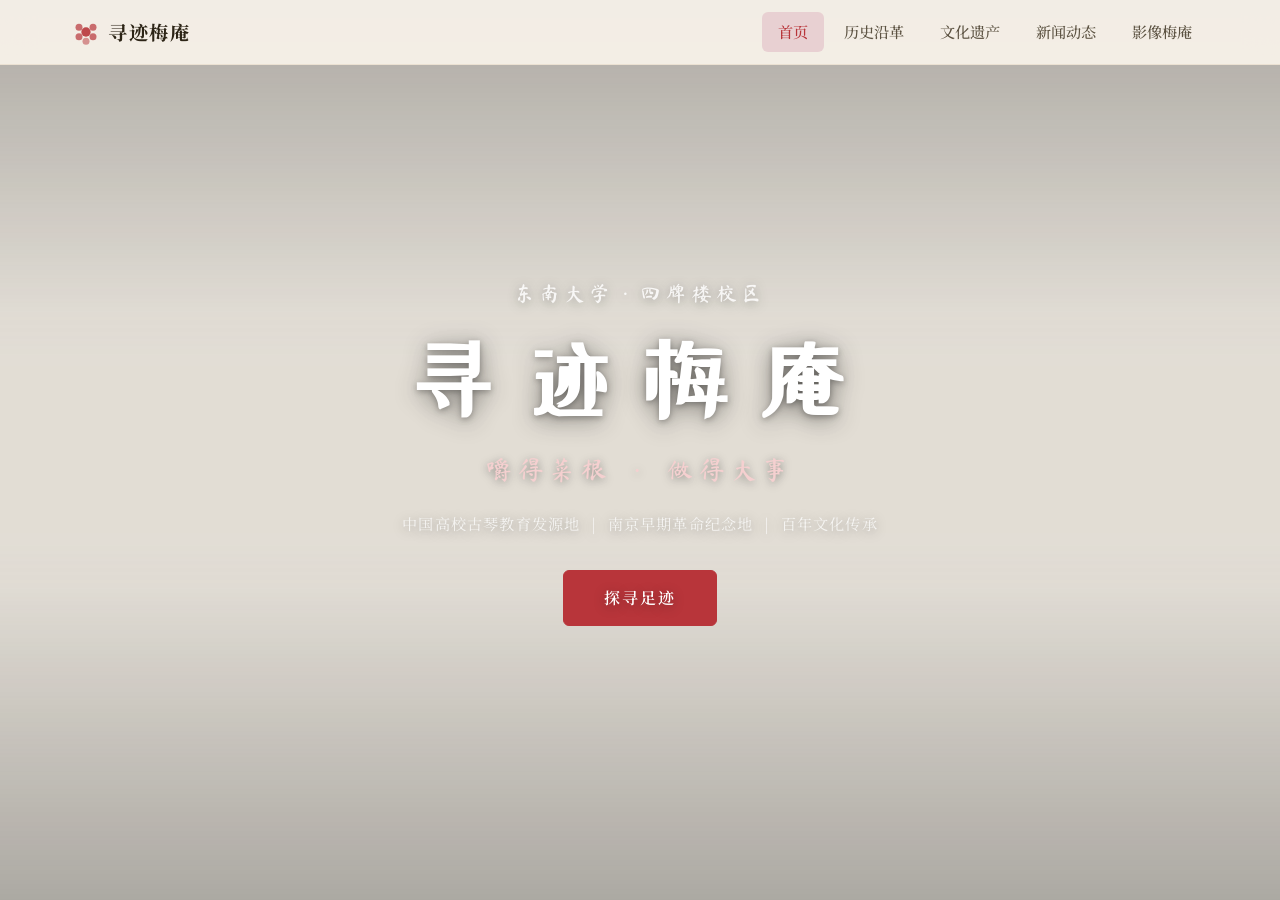
==== commit fa60c2d8: "fix: 分页系统移到CSS末尾+!important，彻底解决优先级冲突" ====
--- a/index.html
+++ b/index.html
@@ -8,7 +8,7 @@
   <link rel="preconnect" href="https://fonts.googleapis.com">
   <link rel="preconnect" href="https://fonts.gstatic.com" crossorigin>
   <link href="https://fonts.googleapis.com/css2?family=Noto+Serif+SC:wght@400;500;700;900&family=ZCOOL+XiaoWei&family=Ma+Shan+Zheng&display=swap" rel="stylesheet">
-  <link rel="stylesheet" href="style.css?v=6">
+  <link rel="stylesheet" href="style.css?v=7">
 </head>
 <body>
 
--- a/style.css
+++ b/style.css
@@ -99,28 +99,6 @@
   max-width: 1200px;
   margin: 0 auto;
   padding: 0 var(--space-container);
-}
-
-/* ===== 分页系统 — 每部分独立全屏，只能通过导航切换 ===== */
-.page {
-  display: none;
-  height: calc(100vh - 64px);
-  margin-top: 64px;
-  overflow-y: auto;
-  overflow-x: hidden;
-  scrollbar-width: thin;
-  scrollbar-color: var(--color-ochre-light) transparent;
-}
-
-.page.active {
-  display: block;
-}
-
-/* Hero 是特殊页 — 占满全屏，无内部滚动 */
-.page-hero {
-  height: 100vh;
-  margin-top: 0;
-  overflow: hidden;
 }
 
 .section {
@@ -950,3 +928,40 @@
   .scroll-hint { display: none; }
   *, *::before, *::after { animation-duration: 0.01ms !important; transition-duration: 0.01ms !important; }
 }
+
+/* ============================================================
+   分页系统 — 放在最后，优先级最高
+   用 fixed 定位 + visibility，不碰 display
+   ============================================================ */
+.page {
+  position: fixed !important;
+  top: 0 !important;
+  left: 0 !important;
+  width: 100% !important;
+  height: 100% !important;
+  z-index: -999;
+  visibility: hidden;
+  pointer-events: none;
+  opacity: 0;
+  overflow-y: auto;
+  overflow-x: hidden;
+  padding-top: 64px;
+  scrollbar-width: thin;
+  scrollbar-color: var(--color-ochre-light) transparent;
+  transition: opacity 0.18s;
+  margin: 0 !important;
+}
+
+.page.active {
+  z-index: 1;
+  visibility: visible;
+  pointer-events: auto;
+  opacity: 1;
+}
+
+/* Hero — 占满全屏，无顶部padding，无内部滚动 */
+.page-hero {
+  padding-top: 0 !important;
+  overflow: hidden !important;
+  min-height: auto !important;
+}
